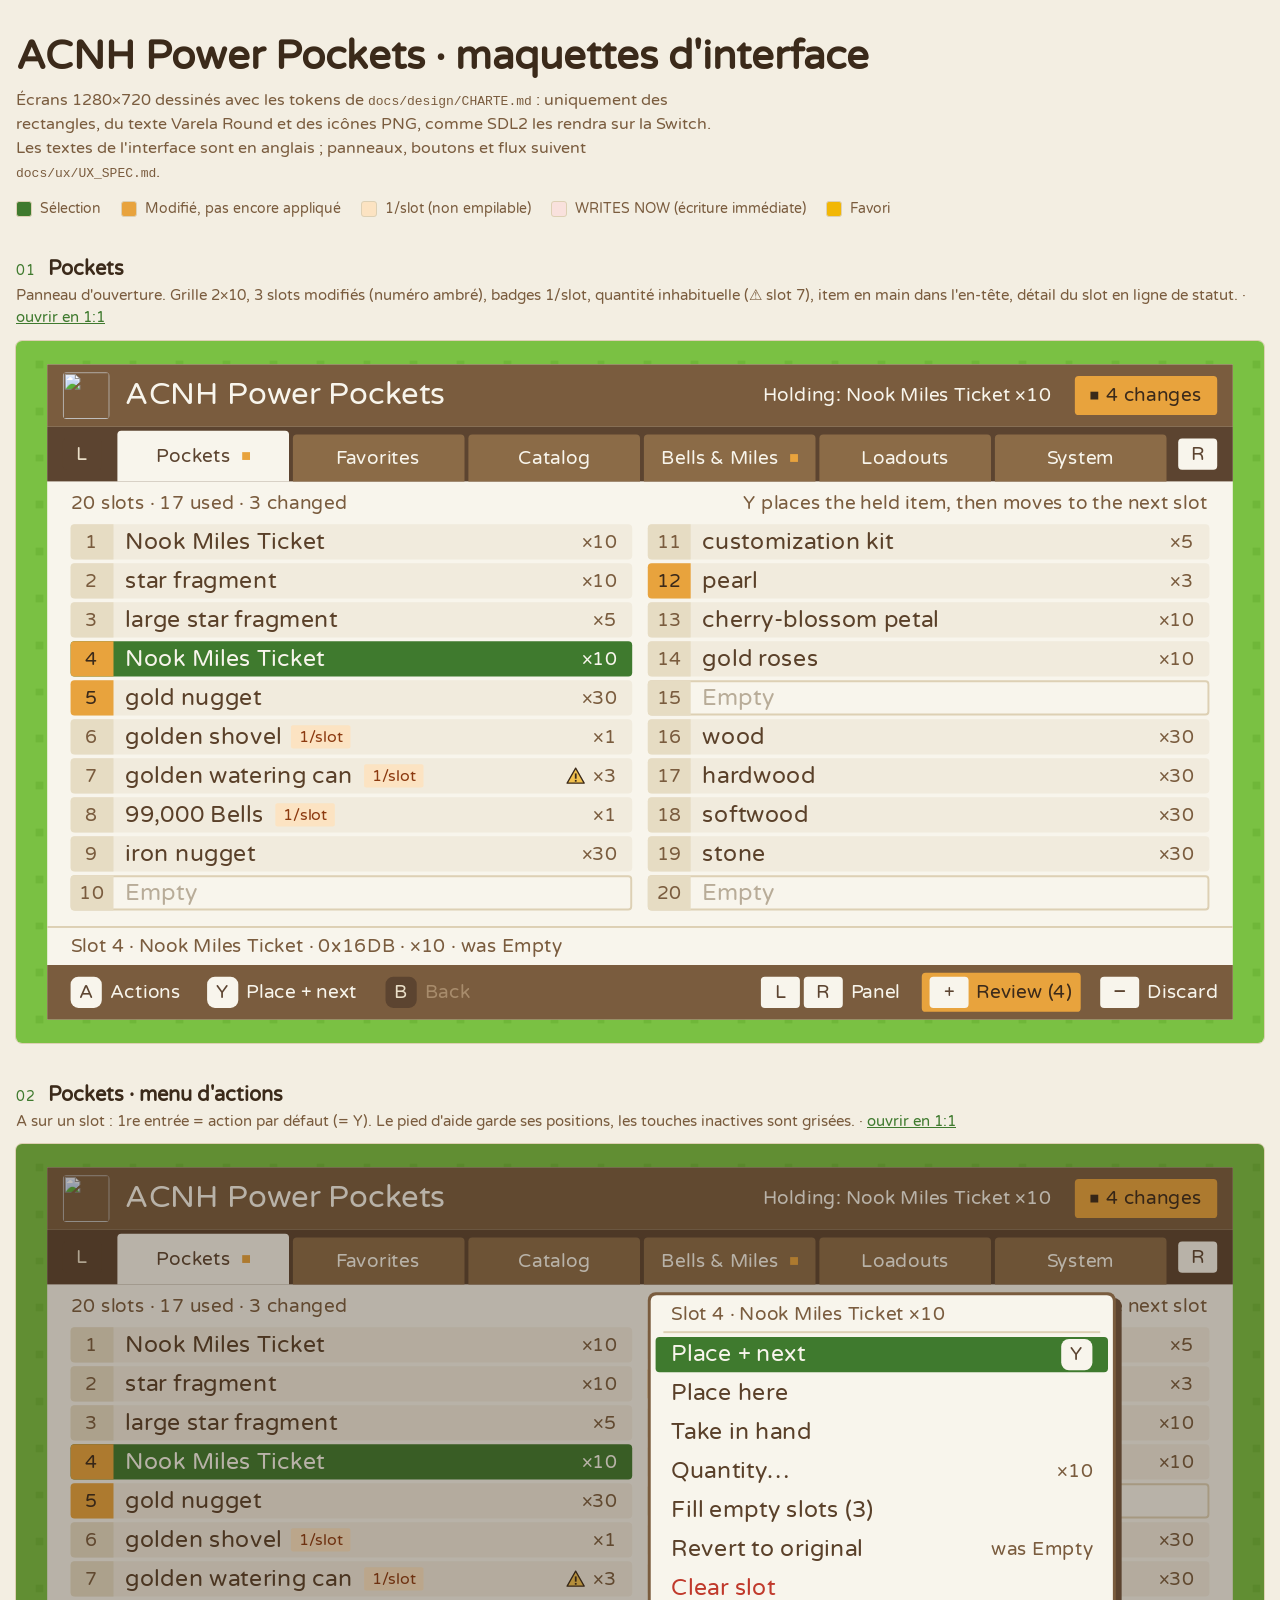
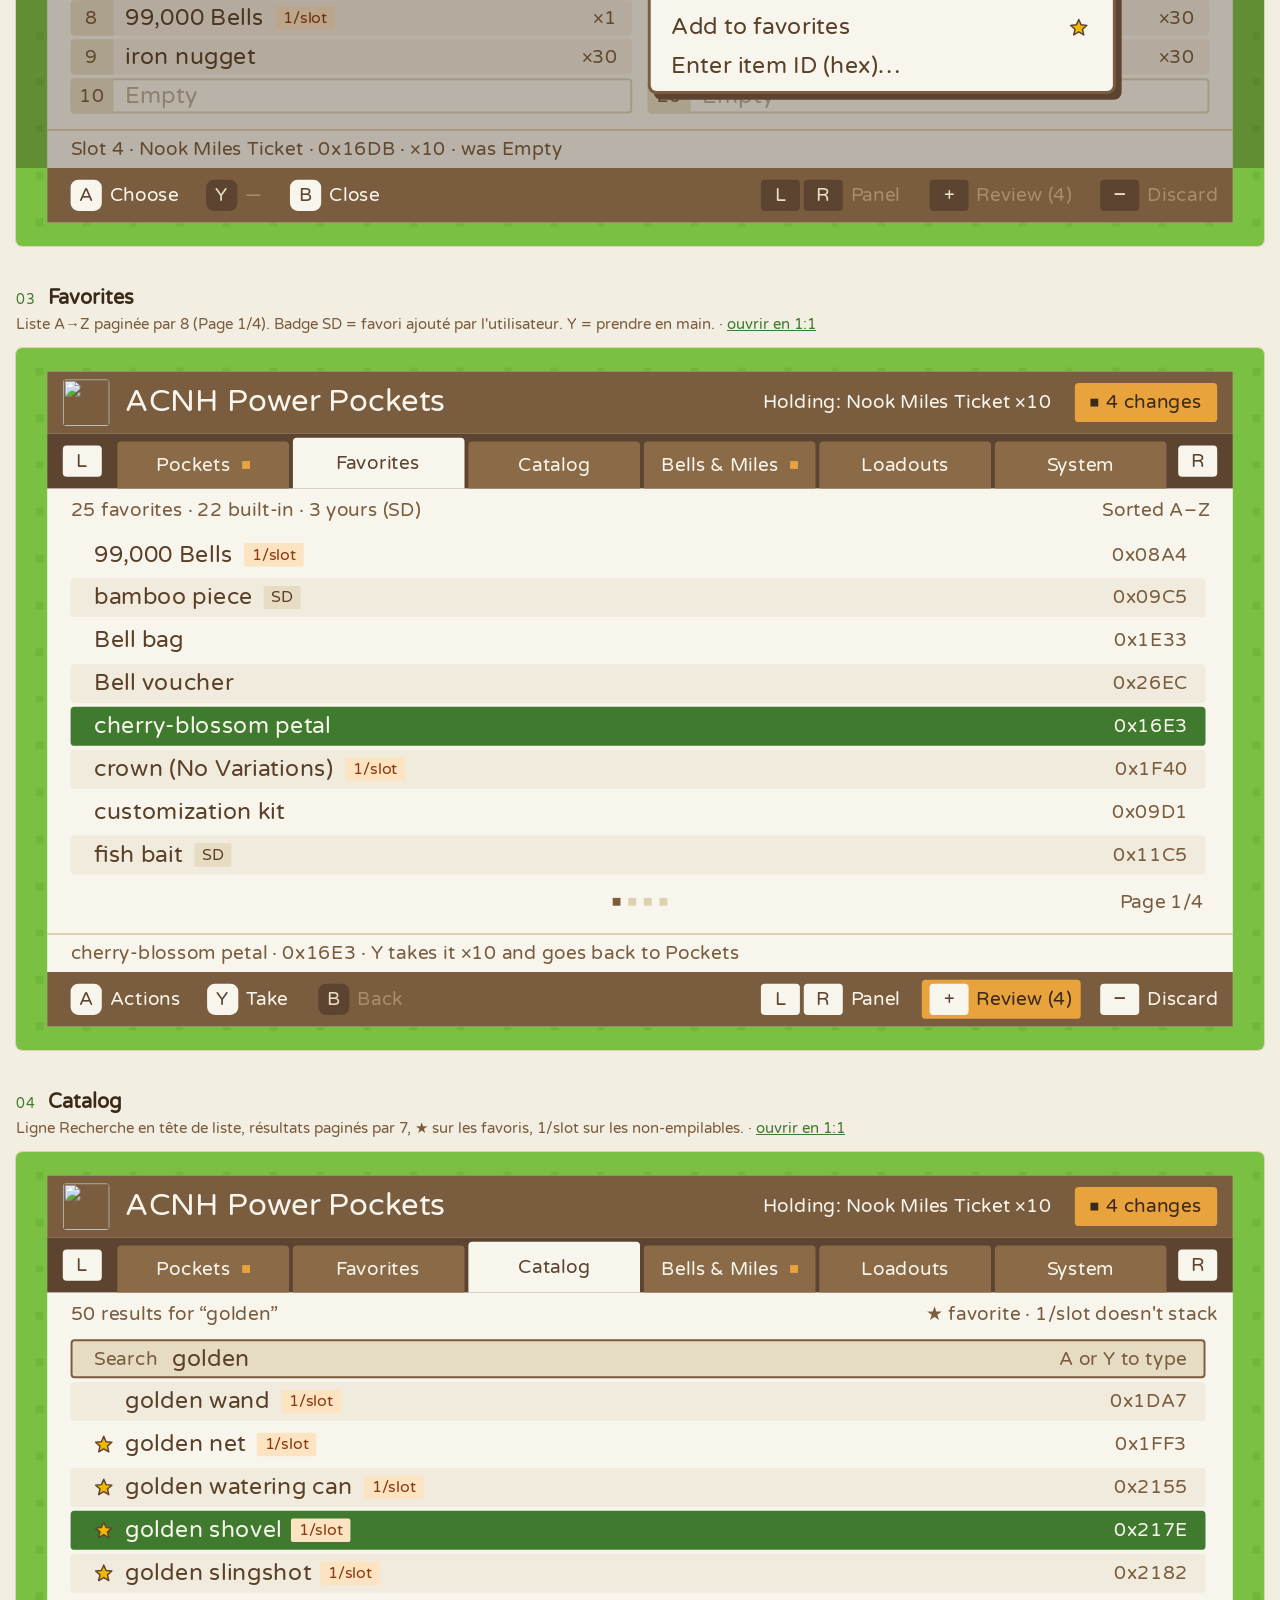
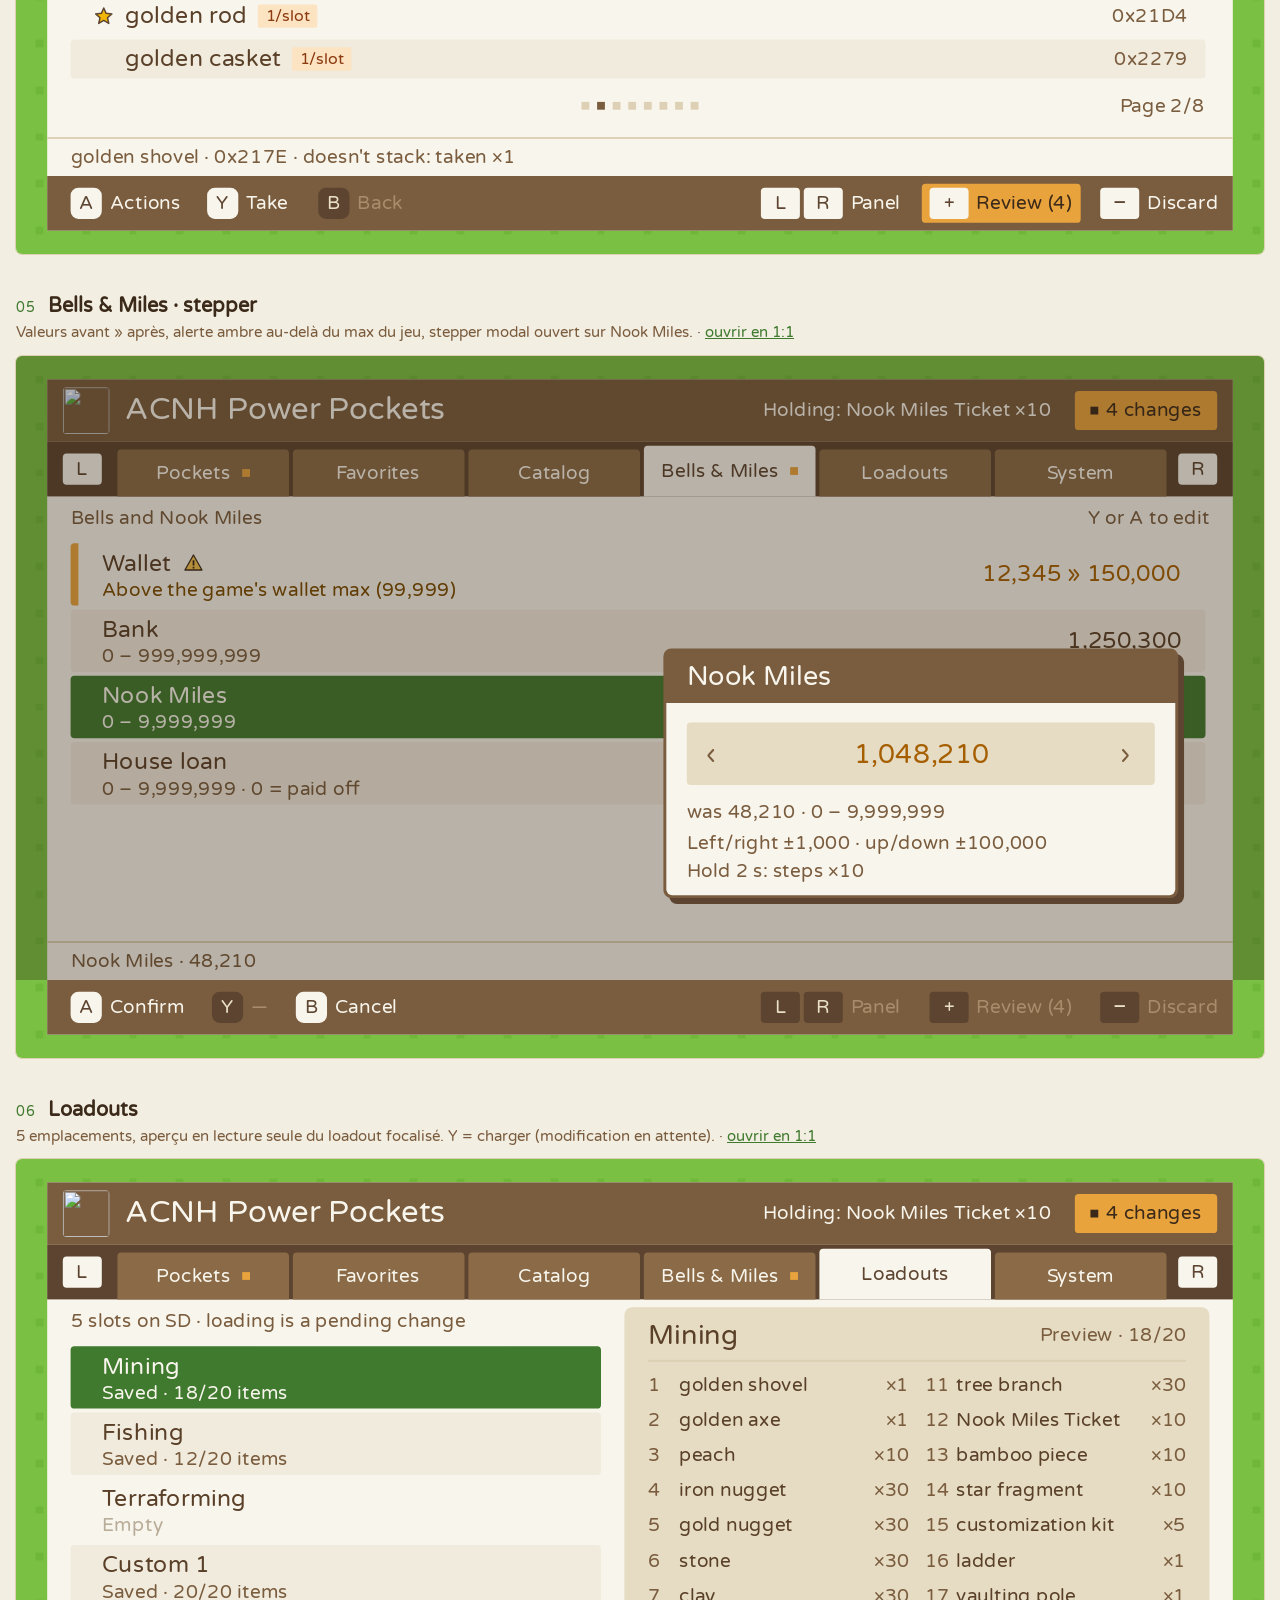
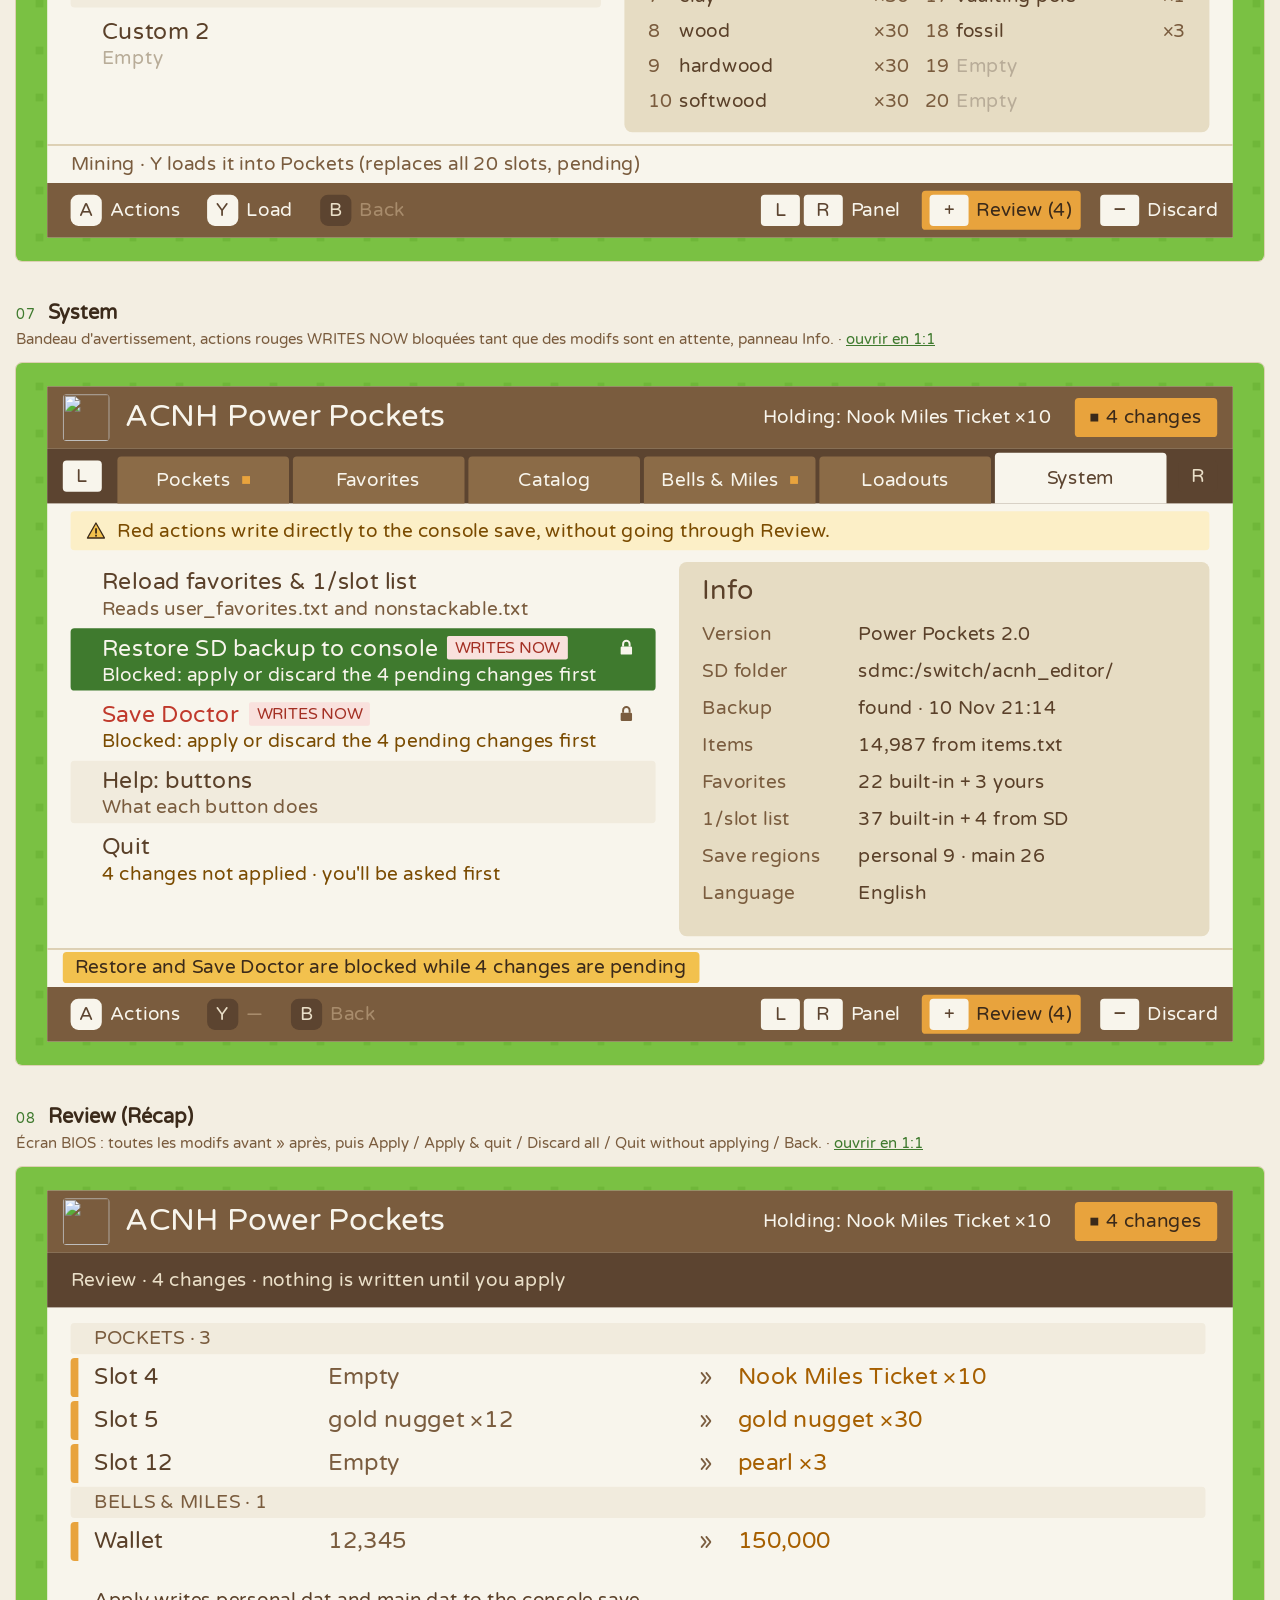
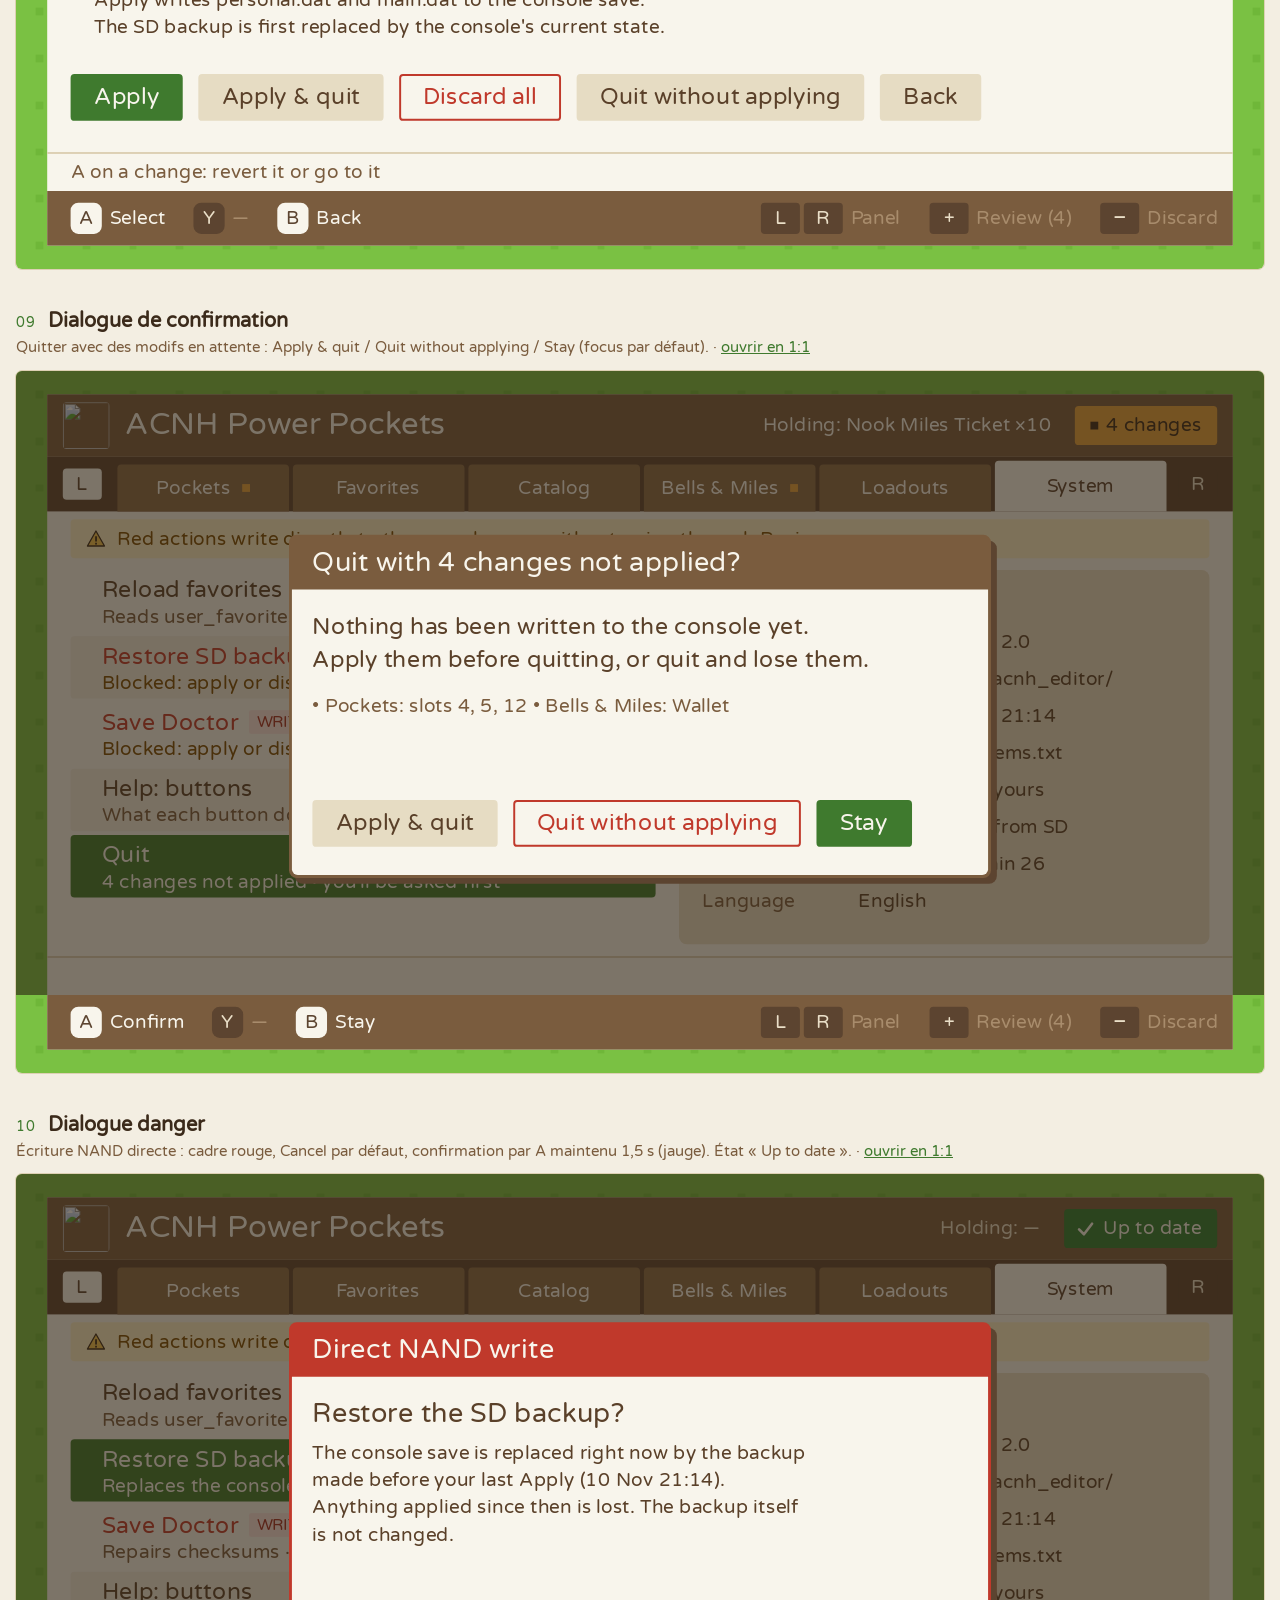
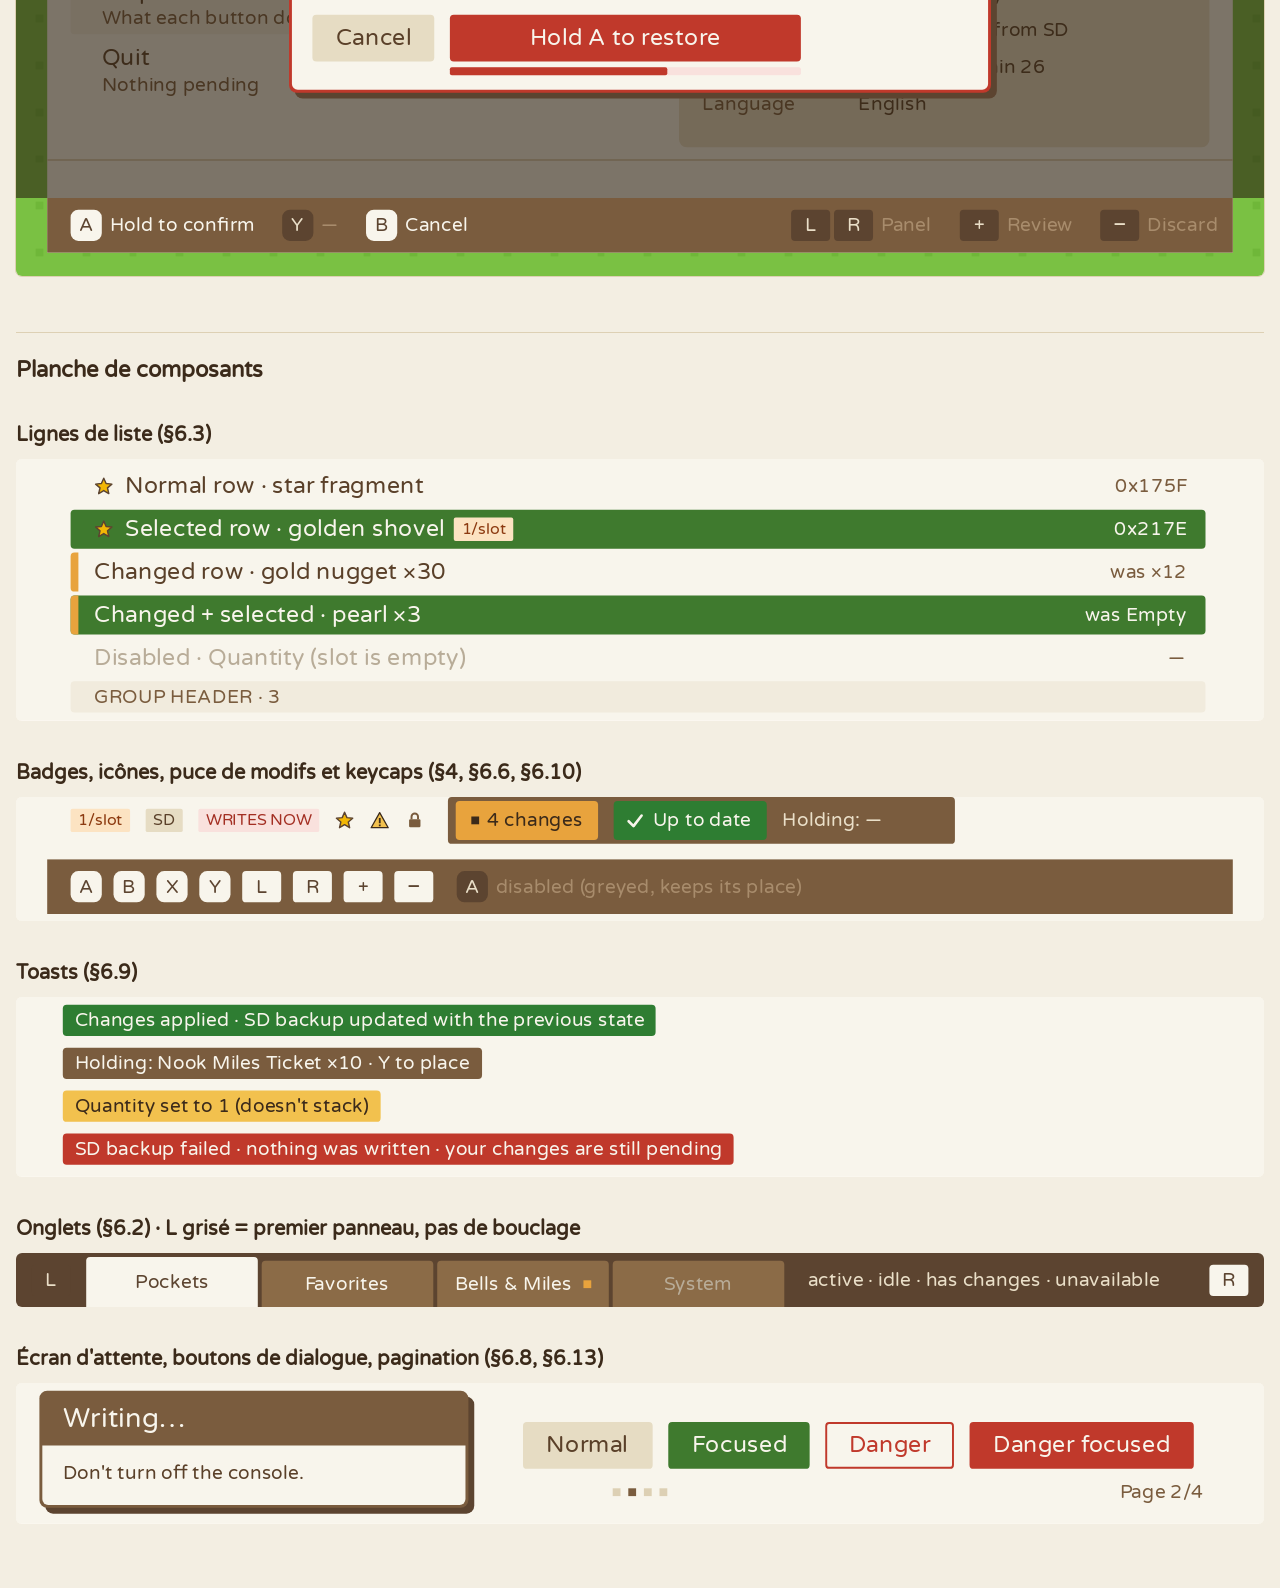
==== docs/design/mockups/index.html @ 68d121b9 "Fork as ACNH Power Pockets: panel UI with prepare-then-apply edits Rebuild the interface of ACNH-Sav" ====
<!doctype html>
<html lang="fr"><head><meta charset="utf-8"><meta name="viewport" content="width=device-width, initial-scale=1, viewport-fit=cover">
<title>Power Pockets Mockups</title>
<meta name="claude:viewport-fit-sides" content="cover">
<link rel="preconnect" href="https://fonts.googleapis.com"><link rel="stylesheet" href="https://fonts.googleapis.com/css2?family=Varela+Round&display=swap">
<link rel="stylesheet" href="mockups.css">
<style>

/* Galerie : bois sombre autour d'écrans fixes. Les écrans gardent la charte, la page suit le thème. */
:root { --g-bg:#F3EEE2; --g-fg:#3B2A1A; --g-soft:#7A5C3E; --g-card:#FBF8F1; --g-line:#DDD0B4; --g-accent:#3F7A2E; }
@media (prefers-color-scheme: dark) { :root:not([data-theme="light"]) { --g-bg:#1F1710; --g-fg:#EADFC8; --g-soft:#B9A584; --g-card:#2A1E12; --g-line:#4A3828; --g-accent:#8CCB5E; color-scheme:dark; } }
:root[data-theme="dark"] { --g-bg:#1F1710; --g-fg:#EADFC8; --g-soft:#B9A584; --g-card:#2A1E12; --g-line:#4A3828; --g-accent:#8CCB5E; color-scheme:dark; }
body { background:var(--g-bg); color:var(--g-fg); font-family:var(--font); margin:0; }
.wrap { max-width:1320px; margin:0 auto; padding-block:32px 64px; padding-left:max(16px, env(safe-area-inset-left, 0px)); padding-right:max(16px, env(safe-area-inset-right, 0px)); display:grid; gap:40px; }
header.top h1 { font-size:clamp(28px,4vw,40px); margin:0 0 8px; text-wrap:balance; }
header.top p { margin:0; color:var(--g-soft); max-width:70ch; line-height:1.5; }
.legend { display:flex; flex-wrap:wrap; gap:8px 20px; margin-top:16px; font-size:14px; color:var(--g-soft); }
.legend span { display:inline-flex; align-items:center; gap:8px; }
.sw { width:14px; height:14px; border-radius:3px; display:inline-block; border:1px solid var(--g-line); }
.card { display:grid; gap:12px; min-width:0; }
.cap { display:flex; flex-wrap:wrap; align-items:baseline; gap:4px 12px; }
.cap h2 { font-size:20px; margin:0; }
.cap p { margin:0; color:var(--g-soft); font-size:15px; line-height:1.45; flex-basis:100%; }
.cap a { color:var(--g-accent); }
.num { font-size:14px; color:var(--g-accent); font-variant-numeric:tabular-nums; letter-spacing:.06em; }
.frame { width:100%; max-width:100%; overflow:hidden; border-radius:6px; outline:1px solid var(--g-line); background:var(--g-card); }
.comp .frame { outline:none; }
h3.sec { font-size:22px; margin:16px 0 0; border-top:1px solid var(--g-line); padding-top:24px; }
</style>
</head><body>
<div class="wrap">
<header class="top">
<h1>ACNH Power Pockets · maquettes d'interface</h1>
<p>Écrans 1280×720 dessinés avec les tokens de <code>docs/design/CHARTE.md</code> : uniquement des rectangles, du texte Varela Round et des icônes PNG, comme SDL2 les rendra sur la Switch. Les textes de l'interface sont en anglais ; panneaux, boutons et flux suivent <code>docs/ux/UX_SPEC.md</code>.</p>
<div class="legend">
<span><i class="sw" style="background:#3F7A2E"></i>Sélection</span>
<span><i class="sw" style="background:#E8A33D"></i>Modifié, pas encore appliqué</span>
<span><i class="sw" style="background:#FCE3C2"></i>1/slot (non empilable)</span>
<span><i class="sw" style="background:#F9E1DD"></i>WRITES NOW (écriture immédiate)</span>
<span><i class="sw" style="background:#F2B705"></i>Favori</span>
</div>
</header>
<section class="card" id="01-pockets">
<div class="cap"><span class="num">01</span><h2>Pockets</h2><p>Panneau d&#x27;ouverture. Grille 2×10, 3 slots modifiés (numéro ambré), badges 1/slot, quantité inhabituelle (⚠ slot 7), item en main dans l&#x27;en-tête, détail du slot en ligne de statut. · <a href="01-pockets.html">ouvrir en 1:1</a></p></div>
<div class="frame" data-fit><div class="screen"><div class="a " style="left:32px;top:24px;width:1216px;height:672px;background:var(--surface-panel);"></div>
<div class="a " style="left:32px;top:24px;width:1216px;height:64px;background:var(--wood);"></div>
<img class="icon r4" src="../../../assets/icon.png" style="left:48px;top:32px;width:48px;height:48px" alt="">
<div class="t f-display c-select" style="left:112px;top:36px;">ACNH Power Pockets</div>
<div class="a" style="left:1086px;top:36px;width:146px;height:40px;background:var(--modified);border-radius:4px"></div>
<div class="a " style="left:1102px;top:52px;width:8px;height:8px;background:var(--ink-strong);"></div>
<div class="t f-small c-strong" style="left:1118px;top:44px;">4 changes</div>
<div class="t f-small c-select" style="left:766px;top:44px;">Holding: Nook Miles Ticket ×10</div>
<div class="a " style="left:32px;top:88px;width:1216px;height:56px;background:var(--wood-dark);"></div>
<div class="key off" style="left:48px;top:100px;width:40px">L</div>
<div class="key" style="left:1192px;top:100px;width:40px">R</div>
<div class="a" style="left:104px;top:92px;width:176px;height:52px;background:var(--surface-panel);border-radius:4px 4px 0 0"></div>
<div class="t f-small c-wooddark" style="left:144px;top:106px;">Pockets</div>
<div class="a " style="left:232px;top:114px;width:8px;height:8px;background:var(--modified);"></div>
<div class="a" style="left:284px;top:96px;width:176px;height:48px;background:var(--tab-idle);border-radius:4px 4px 0 0"></div>
<div class="t f-small c-select" style="left:328px;top:108px;">Favorites</div>
<div class="a" style="left:464px;top:96px;width:176px;height:48px;background:var(--tab-idle);border-radius:4px 4px 0 0"></div>
<div class="t f-small c-select" style="left:515px;top:108px;">Catalog</div>
<div class="a" style="left:644px;top:96px;width:176px;height:48px;background:var(--tab-idle);border-radius:4px 4px 0 0"></div>
<div class="t f-small c-select" style="left:662px;top:108px;">Bells &amp; Miles</div>
<div class="a " style="left:794px;top:116px;width:8px;height:8px;background:var(--modified);"></div>
<div class="a" style="left:824px;top:96px;width:176px;height:48px;background:var(--tab-idle);border-radius:4px 4px 0 0"></div>
<div class="t f-small c-select" style="left:867px;top:108px;">Loadouts</div>
<div class="a" style="left:1004px;top:96px;width:176px;height:48px;background:var(--tab-idle);border-radius:4px 4px 0 0"></div>
<div class="t f-small c-select" style="left:1057px;top:108px;">System</div>
<div class="t f-small c-secondary" style="left:56px;top:154px;">20 slots · 17 used · 3 changed</div>
<div class="t f-small c-secondary" style="left:746px;top:154px;">Y places the held item, then moves to the next slot</div>
<div class="a" style="left:56px;top:188px;width:576px;height:36px;background:var(--surface-alt);border-radius:4px"></div>
<div class="a" style="left:56px;top:188px;width:44px;height:36px;background:var(--surface-sunken);border-radius:4px 0 0 4px"></div>
<div class="t f-small c-secondary" style="left:71px;top:194px;">1</div>
<div class="t f-body c-primary" style="left:112px;top:191px;">Nook Miles Ticket</div>
<div class="t f-small c-secondary" style="left:580px;top:194px;">×10</div>
<div class="a" style="left:56px;top:228px;width:576px;height:36px;background:var(--surface-alt);border-radius:4px"></div>
<div class="a" style="left:56px;top:228px;width:44px;height:36px;background:var(--surface-sunken);border-radius:4px 0 0 4px"></div>
<div class="t f-small c-secondary" style="left:71px;top:234px;">2</div>
<div class="t f-body c-primary" style="left:112px;top:231px;">star fragment</div>
<div class="t f-small c-secondary" style="left:580px;top:234px;">×10</div>
<div class="a" style="left:56px;top:268px;width:576px;height:36px;background:var(--surface-alt);border-radius:4px"></div>
<div class="a" style="left:56px;top:268px;width:44px;height:36px;background:var(--surface-sunken);border-radius:4px 0 0 4px"></div>
<div class="t f-small c-secondary" style="left:71px;top:274px;">3</div>
<div class="t f-body c-primary" style="left:112px;top:271px;">large star fragment</div>
<div class="t f-small c-secondary" style="left:592px;top:274px;">×5</div>
<div class="a" style="left:56px;top:308px;width:576px;height:36px;background:var(--select-bg);border-radius:4px"></div>
<div class="a" style="left:56px;top:308px;width:44px;height:36px;background:var(--modified);border-radius:4px 0 0 4px"></div>
<div class="t f-small c-strong" style="left:71px;top:314px;">4</div>
<div class="t f-body c-select" style="left:112px;top:311px;">Nook Miles Ticket</div>
<div class="t f-small c-select" style="left:580px;top:314px;">×10</div>
<div class="a" style="left:56px;top:348px;width:576px;height:36px;background:var(--surface-alt);border-radius:4px"></div>
<div class="a" style="left:56px;top:348px;width:44px;height:36px;background:var(--modified);border-radius:4px 0 0 4px"></div>
<div class="t f-small c-strong" style="left:71px;top:354px;">5</div>
<div class="t f-body c-primary" style="left:112px;top:351px;">gold nugget</div>
<div class="t f-small c-secondary" style="left:580px;top:354px;">×30</div>
<div class="a" style="left:56px;top:388px;width:576px;height:36px;background:var(--surface-alt);border-radius:4px"></div>
<div class="a" style="left:56px;top:388px;width:44px;height:36px;background:var(--surface-sunken);border-radius:4px 0 0 4px"></div>
<div class="t f-small c-secondary" style="left:71px;top:394px;">6</div>
<div class="t f-body c-primary" style="left:112px;top:391px;">golden shovel</div>
<div class="badge b-single" style="left:282px;top:394px">1/slot</div>
<div class="t f-small c-secondary" style="left:592px;top:394px;">×1</div>
<div class="a" style="left:56px;top:428px;width:576px;height:36px;background:var(--surface-alt);border-radius:4px"></div>
<div class="a" style="left:56px;top:428px;width:44px;height:36px;background:var(--surface-sunken);border-radius:4px 0 0 4px"></div>
<div class="t f-small c-secondary" style="left:71px;top:434px;">7</div>
<div class="t f-body c-primary" style="left:112px;top:431px;">golden watering can</div>
<div class="badge b-single" style="left:357px;top:434px">1/slot</div>
<div class="t f-small c-secondary" style="left:592px;top:434px;">×3</div>
<svg class="icon" style="left:564px;top:436px" width="20" height="20" viewBox="0 0 24 24"><polygon points="12,2.5 22.5,21 1.5,21" fill="#F2C14E" stroke="#3B2A1A" stroke-width="1.6" stroke-linejoin="round"/><rect x="11" y="9" width="2.2" height="6.5" fill="#3B2A1A"/><rect x="11" y="17" width="2.2" height="2.2" fill="#3B2A1A"/></svg>
<div class="a" style="left:56px;top:468px;width:576px;height:36px;background:var(--surface-alt);border-radius:4px"></div>
<div class="a" style="left:56px;top:468px;width:44px;height:36px;background:var(--surface-sunken);border-radius:4px 0 0 4px"></div>
<div class="t f-small c-secondary" style="left:71px;top:474px;">8</div>
<div class="t f-body c-primary" style="left:112px;top:471px;">99,000 Bells</div>
<div class="badge b-single" style="left:266px;top:474px">1/slot</div>
<div class="t f-small c-secondary" style="left:592px;top:474px;">×1</div>
<div class="a" style="left:56px;top:508px;width:576px;height:36px;background:var(--surface-alt);border-radius:4px"></div>
<div class="a" style="left:56px;top:508px;width:44px;height:36px;background:var(--surface-sunken);border-radius:4px 0 0 4px"></div>
<div class="t f-small c-secondary" style="left:71px;top:514px;">9</div>
<div class="t f-body c-primary" style="left:112px;top:511px;">iron nugget</div>
<div class="t f-small c-secondary" style="left:580px;top:514px;">×30</div>
<div class="a" style="left:56px;top:548px;width:576px;height:36px;background:var(--surface-panel);border:2px solid var(--line-soft);border-radius:4px"></div>
<div class="a" style="left:56px;top:548px;width:44px;height:36px;background:var(--surface-sunken);border-radius:4px 0 0 4px"></div>
<div class="t f-small c-secondary" style="left:65px;top:554px;">10</div>
<div class="t f-body c-disabled" style="left:112px;top:551px;">Empty</div>
<div class="a" style="left:648px;top:188px;width:576px;height:36px;background:var(--surface-alt);border-radius:4px"></div>
<div class="a" style="left:648px;top:188px;width:44px;height:36px;background:var(--surface-sunken);border-radius:4px 0 0 4px"></div>
<div class="t f-small c-secondary" style="left:657px;top:194px;">11</div>
<div class="t f-body c-primary" style="left:704px;top:191px;">customization kit</div>
<div class="t f-small c-secondary" style="left:1184px;top:194px;">×5</div>
<div class="a" style="left:648px;top:228px;width:576px;height:36px;background:var(--surface-alt);border-radius:4px"></div>
<div class="a" style="left:648px;top:228px;width:44px;height:36px;background:var(--modified);border-radius:4px 0 0 4px"></div>
<div class="t f-small c-strong" style="left:657px;top:234px;">12</div>
<div class="t f-body c-primary" style="left:704px;top:231px;">pearl</div>
<div class="t f-small c-secondary" style="left:1184px;top:234px;">×3</div>
<div class="a" style="left:648px;top:268px;width:576px;height:36px;background:var(--surface-alt);border-radius:4px"></div>
<div class="a" style="left:648px;top:268px;width:44px;height:36px;background:var(--surface-sunken);border-radius:4px 0 0 4px"></div>
<div class="t f-small c-secondary" style="left:657px;top:274px;">13</div>
<div class="t f-body c-primary" style="left:704px;top:271px;">cherry-blossom petal</div>
<div class="t f-small c-secondary" style="left:1172px;top:274px;">×10</div>
<div class="a" style="left:648px;top:308px;width:576px;height:36px;background:var(--surface-alt);border-radius:4px"></div>
<div class="a" style="left:648px;top:308px;width:44px;height:36px;background:var(--surface-sunken);border-radius:4px 0 0 4px"></div>
<div class="t f-small c-secondary" style="left:657px;top:314px;">14</div>
<div class="t f-body c-primary" style="left:704px;top:311px;">gold roses</div>
<div class="t f-small c-secondary" style="left:1172px;top:314px;">×10</div>
<div class="a" style="left:648px;top:348px;width:576px;height:36px;background:var(--surface-panel);border:2px solid var(--line-soft);border-radius:4px"></div>
<div class="a" style="left:648px;top:348px;width:44px;height:36px;background:var(--surface-sunken);border-radius:4px 0 0 4px"></div>
<div class="t f-small c-secondary" style="left:657px;top:354px;">15</div>
<div class="t f-body c-disabled" style="left:704px;top:351px;">Empty</div>
<div class="a" style="left:648px;top:388px;width:576px;height:36px;background:var(--surface-alt);border-radius:4px"></div>
<div class="a" style="left:648px;top:388px;width:44px;height:36px;background:var(--surface-sunken);border-radius:4px 0 0 4px"></div>
<div class="t f-small c-secondary" style="left:657px;top:394px;">16</div>
<div class="t f-body c-primary" style="left:704px;top:391px;">wood</div>
<div class="t f-small c-secondary" style="left:1172px;top:394px;">×30</div>
<div class="a" style="left:648px;top:428px;width:576px;height:36px;background:var(--surface-alt);border-radius:4px"></div>
<div class="a" style="left:648px;top:428px;width:44px;height:36px;background:var(--surface-sunken);border-radius:4px 0 0 4px"></div>
<div class="t f-small c-secondary" style="left:657px;top:434px;">17</div>
<div class="t f-body c-primary" style="left:704px;top:431px;">hardwood</div>
<div class="t f-small c-secondary" style="left:1172px;top:434px;">×30</div>
<div class="a" style="left:648px;top:468px;width:576px;height:36px;background:var(--surface-alt);border-radius:4px"></div>
<div class="a" style="left:648px;top:468px;width:44px;height:36px;background:var(--surface-sunken);border-radius:4px 0 0 4px"></div>
<div class="t f-small c-secondary" style="left:657px;top:474px;">18</div>
<div class="t f-body c-primary" style="left:704px;top:471px;">softwood</div>
<div class="t f-small c-secondary" style="left:1172px;top:474px;">×30</div>
<div class="a" style="left:648px;top:508px;width:576px;height:36px;background:var(--surface-alt);border-radius:4px"></div>
<div class="a" style="left:648px;top:508px;width:44px;height:36px;background:var(--surface-sunken);border-radius:4px 0 0 4px"></div>
<div class="t f-small c-secondary" style="left:657px;top:514px;">19</div>
<div class="t f-body c-primary" style="left:704px;top:511px;">stone</div>
<div class="t f-small c-secondary" style="left:1172px;top:514px;">×30</div>
<div class="a" style="left:648px;top:548px;width:576px;height:36px;background:var(--surface-panel);border:2px solid var(--line-soft);border-radius:4px"></div>
<div class="a" style="left:648px;top:548px;width:44px;height:36px;background:var(--surface-sunken);border-radius:4px 0 0 4px"></div>
<div class="t f-small c-secondary" style="left:657px;top:554px;">20</div>
<div class="t f-body c-disabled" style="left:704px;top:551px;">Empty</div>
<div class="a " style="left:32px;top:600px;width:1216px;height:2px;background:var(--line-soft);"></div>
<div class="t f-small c-secondary" style="left:56px;top:609px;">Slot 4 · Nook Miles Ticket · 0x16DB · ×10 · was Empty</div>
<div class="a " style="left:32px;top:640px;width:1216px;height:56px;background:var(--wood);"></div>
<div class="key face" style="left:56px;top:652px;width:32px">A</div>
<div class="t f-small c-select" style="left:96px;top:656px;">Actions</div>
<div class="key face" style="left:196px;top:652px;width:32px">Y</div>
<div class="t f-small c-select" style="left:236px;top:656px;">Place + next</div>
<div class="key face off" style="left:379px;top:652px;width:32px">B</div>
<div class="t f-small c-woodmute" style="left:419px;top:656px;">Back</div>
<div class="key" style="left:764px;top:652px;width:40px">L</div>
<div class="key" style="left:808px;top:652px;width:40px">R</div>
<div class="t f-small c-select" style="left:856px;top:656px;">Panel</div>
<div class="a" style="left:929px;top:648px;width:163px;height:40px;background:var(--modified);border-radius:4px"></div>
<div class="key" style="left:937px;top:652px;width:40px">+</div>
<div class="t f-small c-strong" style="left:985px;top:656px;">Review (4)</div>
<div class="key" style="left:1112px;top:652px;width:40px">−</div>
<div class="t f-small c-select" style="left:1160px;top:656px;">Discard</div></div></div>
</section><section class="card" id="02-pockets-actions">
<div class="cap"><span class="num">02</span><h2>Pockets · menu d&#x27;actions</h2><p>A sur un slot : 1re entrée = action par défaut (= Y). Le pied d&#x27;aide garde ses positions, les touches inactives sont grisées. · <a href="02-pockets-actions.html">ouvrir en 1:1</a></p></div>
<div class="frame" data-fit><div class="screen"><div class="a " style="left:32px;top:24px;width:1216px;height:672px;background:var(--surface-panel);"></div>
<div class="a " style="left:32px;top:24px;width:1216px;height:64px;background:var(--wood);"></div>
<img class="icon r4" src="../../../assets/icon.png" style="left:48px;top:32px;width:48px;height:48px" alt="">
<div class="t f-display c-select" style="left:112px;top:36px;">ACNH Power Pockets</div>
<div class="a" style="left:1086px;top:36px;width:146px;height:40px;background:var(--modified);border-radius:4px"></div>
<div class="a " style="left:1102px;top:52px;width:8px;height:8px;background:var(--ink-strong);"></div>
<div class="t f-small c-strong" style="left:1118px;top:44px;">4 changes</div>
<div class="t f-small c-select" style="left:766px;top:44px;">Holding: Nook Miles Ticket ×10</div>
<div class="a " style="left:32px;top:88px;width:1216px;height:56px;background:var(--wood-dark);"></div>
<div class="key off" style="left:48px;top:100px;width:40px">L</div>
<div class="key" style="left:1192px;top:100px;width:40px">R</div>
<div class="a" style="left:104px;top:92px;width:176px;height:52px;background:var(--surface-panel);border-radius:4px 4px 0 0"></div>
<div class="t f-small c-wooddark" style="left:144px;top:106px;">Pockets</div>
<div class="a " style="left:232px;top:114px;width:8px;height:8px;background:var(--modified);"></div>
<div class="a" style="left:284px;top:96px;width:176px;height:48px;background:var(--tab-idle);border-radius:4px 4px 0 0"></div>
<div class="t f-small c-select" style="left:328px;top:108px;">Favorites</div>
<div class="a" style="left:464px;top:96px;width:176px;height:48px;background:var(--tab-idle);border-radius:4px 4px 0 0"></div>
<div class="t f-small c-select" style="left:515px;top:108px;">Catalog</div>
<div class="a" style="left:644px;top:96px;width:176px;height:48px;background:var(--tab-idle);border-radius:4px 4px 0 0"></div>
<div class="t f-small c-select" style="left:662px;top:108px;">Bells &amp; Miles</div>
<div class="a " style="left:794px;top:116px;width:8px;height:8px;background:var(--modified);"></div>
<div class="a" style="left:824px;top:96px;width:176px;height:48px;background:var(--tab-idle);border-radius:4px 4px 0 0"></div>
<div class="t f-small c-select" style="left:867px;top:108px;">Loadouts</div>
<div class="a" style="left:1004px;top:96px;width:176px;height:48px;background:var(--tab-idle);border-radius:4px 4px 0 0"></div>
<div class="t f-small c-select" style="left:1057px;top:108px;">System</div>
<div class="t f-small c-secondary" style="left:56px;top:154px;">20 slots · 17 used · 3 changed</div>
<div class="t f-small c-secondary" style="left:746px;top:154px;">Y places the held item, then moves to the next slot</div>
<div class="a" style="left:56px;top:188px;width:576px;height:36px;background:var(--surface-alt);border-radius:4px"></div>
<div class="a" style="left:56px;top:188px;width:44px;height:36px;background:var(--surface-sunken);border-radius:4px 0 0 4px"></div>
<div class="t f-small c-secondary" style="left:71px;top:194px;">1</div>
<div class="t f-body c-primary" style="left:112px;top:191px;">Nook Miles Ticket</div>
<div class="t f-small c-secondary" style="left:580px;top:194px;">×10</div>
<div class="a" style="left:56px;top:228px;width:576px;height:36px;background:var(--surface-alt);border-radius:4px"></div>
<div class="a" style="left:56px;top:228px;width:44px;height:36px;background:var(--surface-sunken);border-radius:4px 0 0 4px"></div>
<div class="t f-small c-secondary" style="left:71px;top:234px;">2</div>
<div class="t f-body c-primary" style="left:112px;top:231px;">star fragment</div>
<div class="t f-small c-secondary" style="left:580px;top:234px;">×10</div>
<div class="a" style="left:56px;top:268px;width:576px;height:36px;background:var(--surface-alt);border-radius:4px"></div>
<div class="a" style="left:56px;top:268px;width:44px;height:36px;background:var(--surface-sunken);border-radius:4px 0 0 4px"></div>
<div class="t f-small c-secondary" style="left:71px;top:274px;">3</div>
<div class="t f-body c-primary" style="left:112px;top:271px;">large star fragment</div>
<div class="t f-small c-secondary" style="left:592px;top:274px;">×5</div>
<div class="a" style="left:56px;top:308px;width:576px;height:36px;background:var(--select-bg);border-radius:4px"></div>
<div class="a" style="left:56px;top:308px;width:44px;height:36px;background:var(--modified);border-radius:4px 0 0 4px"></div>
<div class="t f-small c-strong" style="left:71px;top:314px;">4</div>
<div class="t f-body c-select" style="left:112px;top:311px;">Nook Miles Ticket</div>
<div class="t f-small c-select" style="left:580px;top:314px;">×10</div>
<div class="a" style="left:56px;top:348px;width:576px;height:36px;background:var(--surface-alt);border-radius:4px"></div>
<div class="a" style="left:56px;top:348px;width:44px;height:36px;background:var(--modified);border-radius:4px 0 0 4px"></div>
<div class="t f-small c-strong" style="left:71px;top:354px;">5</div>
<div class="t f-body c-primary" style="left:112px;top:351px;">gold nugget</div>
<div class="t f-small c-secondary" style="left:580px;top:354px;">×30</div>
<div class="a" style="left:56px;top:388px;width:576px;height:36px;background:var(--surface-alt);border-radius:4px"></div>
<div class="a" style="left:56px;top:388px;width:44px;height:36px;background:var(--surface-sunken);border-radius:4px 0 0 4px"></div>
<div class="t f-small c-secondary" style="left:71px;top:394px;">6</div>
<div class="t f-body c-primary" style="left:112px;top:391px;">golden shovel</div>
<div class="badge b-single" style="left:282px;top:394px">1/slot</div>
<div class="t f-small c-secondary" style="left:592px;top:394px;">×1</div>
<div class="a" style="left:56px;top:428px;width:576px;height:36px;background:var(--surface-alt);border-radius:4px"></div>
<div class="a" style="left:56px;top:428px;width:44px;height:36px;background:var(--surface-sunken);border-radius:4px 0 0 4px"></div>
<div class="t f-small c-secondary" style="left:71px;top:434px;">7</div>
<div class="t f-body c-primary" style="left:112px;top:431px;">golden watering can</div>
<div class="badge b-single" style="left:357px;top:434px">1/slot</div>
<div class="t f-small c-secondary" style="left:592px;top:434px;">×3</div>
<svg class="icon" style="left:564px;top:436px" width="20" height="20" viewBox="0 0 24 24"><polygon points="12,2.5 22.5,21 1.5,21" fill="#F2C14E" stroke="#3B2A1A" stroke-width="1.6" stroke-linejoin="round"/><rect x="11" y="9" width="2.2" height="6.5" fill="#3B2A1A"/><rect x="11" y="17" width="2.2" height="2.2" fill="#3B2A1A"/></svg>
<div class="a" style="left:56px;top:468px;width:576px;height:36px;background:var(--surface-alt);border-radius:4px"></div>
<div class="a" style="left:56px;top:468px;width:44px;height:36px;background:var(--surface-sunken);border-radius:4px 0 0 4px"></div>
<div class="t f-small c-secondary" style="left:71px;top:474px;">8</div>
<div class="t f-body c-primary" style="left:112px;top:471px;">99,000 Bells</div>
<div class="badge b-single" style="left:266px;top:474px">1/slot</div>
<div class="t f-small c-secondary" style="left:592px;top:474px;">×1</div>
<div class="a" style="left:56px;top:508px;width:576px;height:36px;background:var(--surface-alt);border-radius:4px"></div>
<div class="a" style="left:56px;top:508px;width:44px;height:36px;background:var(--surface-sunken);border-radius:4px 0 0 4px"></div>
<div class="t f-small c-secondary" style="left:71px;top:514px;">9</div>
<div class="t f-body c-primary" style="left:112px;top:511px;">iron nugget</div>
<div class="t f-small c-secondary" style="left:580px;top:514px;">×30</div>
<div class="a" style="left:56px;top:548px;width:576px;height:36px;background:var(--surface-panel);border:2px solid var(--line-soft);border-radius:4px"></div>
<div class="a" style="left:56px;top:548px;width:44px;height:36px;background:var(--surface-sunken);border-radius:4px 0 0 4px"></div>
<div class="t f-small c-secondary" style="left:65px;top:554px;">10</div>
<div class="t f-body c-disabled" style="left:112px;top:551px;">Empty</div>
<div class="a" style="left:648px;top:188px;width:576px;height:36px;background:var(--surface-alt);border-radius:4px"></div>
<div class="a" style="left:648px;top:188px;width:44px;height:36px;background:var(--surface-sunken);border-radius:4px 0 0 4px"></div>
<div class="t f-small c-secondary" style="left:657px;top:194px;">11</div>
<div class="t f-body c-primary" style="left:704px;top:191px;">customization kit</div>
<div class="t f-small c-secondary" style="left:1184px;top:194px;">×5</div>
<div class="a" style="left:648px;top:228px;width:576px;height:36px;background:var(--surface-alt);border-radius:4px"></div>
<div class="a" style="left:648px;top:228px;width:44px;height:36px;background:var(--modified);border-radius:4px 0 0 4px"></div>
<div class="t f-small c-strong" style="left:657px;top:234px;">12</div>
<div class="t f-body c-primary" style="left:704px;top:231px;">pearl</div>
<div class="t f-small c-secondary" style="left:1184px;top:234px;">×3</div>
<div class="a" style="left:648px;top:268px;width:576px;height:36px;background:var(--surface-alt);border-radius:4px"></div>
<div class="a" style="left:648px;top:268px;width:44px;height:36px;background:var(--surface-sunken);border-radius:4px 0 0 4px"></div>
<div class="t f-small c-secondary" style="left:657px;top:274px;">13</div>
<div class="t f-body c-primary" style="left:704px;top:271px;">cherry-blossom petal</div>
<div class="t f-small c-secondary" style="left:1172px;top:274px;">×10</div>
<div class="a" style="left:648px;top:308px;width:576px;height:36px;background:var(--surface-alt);border-radius:4px"></div>
<div class="a" style="left:648px;top:308px;width:44px;height:36px;background:var(--surface-sunken);border-radius:4px 0 0 4px"></div>
<div class="t f-small c-secondary" style="left:657px;top:314px;">14</div>
<div class="t f-body c-primary" style="left:704px;top:311px;">gold roses</div>
<div class="t f-small c-secondary" style="left:1172px;top:314px;">×10</div>
<div class="a" style="left:648px;top:348px;width:576px;height:36px;background:var(--surface-panel);border:2px solid var(--line-soft);border-radius:4px"></div>
<div class="a" style="left:648px;top:348px;width:44px;height:36px;background:var(--surface-sunken);border-radius:4px 0 0 4px"></div>
<div class="t f-small c-secondary" style="left:657px;top:354px;">15</div>
<div class="t f-body c-disabled" style="left:704px;top:351px;">Empty</div>
<div class="a" style="left:648px;top:388px;width:576px;height:36px;background:var(--surface-alt);border-radius:4px"></div>
<div class="a" style="left:648px;top:388px;width:44px;height:36px;background:var(--surface-sunken);border-radius:4px 0 0 4px"></div>
<div class="t f-small c-secondary" style="left:657px;top:394px;">16</div>
<div class="t f-body c-primary" style="left:704px;top:391px;">wood</div>
<div class="t f-small c-secondary" style="left:1172px;top:394px;">×30</div>
<div class="a" style="left:648px;top:428px;width:576px;height:36px;background:var(--surface-alt);border-radius:4px"></div>
<div class="a" style="left:648px;top:428px;width:44px;height:36px;background:var(--surface-sunken);border-radius:4px 0 0 4px"></div>
<div class="t f-small c-secondary" style="left:657px;top:434px;">17</div>
<div class="t f-body c-primary" style="left:704px;top:431px;">hardwood</div>
<div class="t f-small c-secondary" style="left:1172px;top:434px;">×30</div>
<div class="a" style="left:648px;top:468px;width:576px;height:36px;background:var(--surface-alt);border-radius:4px"></div>
<div class="a" style="left:648px;top:468px;width:44px;height:36px;background:var(--surface-sunken);border-radius:4px 0 0 4px"></div>
<div class="t f-small c-secondary" style="left:657px;top:474px;">18</div>
<div class="t f-body c-primary" style="left:704px;top:471px;">softwood</div>
<div class="t f-small c-secondary" style="left:1172px;top:474px;">×30</div>
<div class="a" style="left:648px;top:508px;width:576px;height:36px;background:var(--surface-alt);border-radius:4px"></div>
<div class="a" style="left:648px;top:508px;width:44px;height:36px;background:var(--surface-sunken);border-radius:4px 0 0 4px"></div>
<div class="t f-small c-secondary" style="left:657px;top:514px;">19</div>
<div class="t f-body c-primary" style="left:704px;top:511px;">stone</div>
<div class="t f-small c-secondary" style="left:1172px;top:514px;">×30</div>
<div class="a" style="left:648px;top:548px;width:576px;height:36px;background:var(--surface-panel);border:2px solid var(--line-soft);border-radius:4px"></div>
<div class="a" style="left:648px;top:548px;width:44px;height:36px;background:var(--surface-sunken);border-radius:4px 0 0 4px"></div>
<div class="t f-small c-secondary" style="left:657px;top:554px;">20</div>
<div class="t f-body c-disabled" style="left:704px;top:551px;">Empty</div>
<div class="a " style="left:32px;top:600px;width:1216px;height:2px;background:var(--line-soft);"></div>
<div class="t f-small c-secondary" style="left:56px;top:609px;">Slot 4 · Nook Miles Ticket · 0x16DB · ×10 · was Empty</div>
<div class="a" style="left:0px;top:0px;width:1280px;height:640px;background:var(--veil-light)"></div>
<div class="a" style="left:654px;top:158px;width:480px;height:412px;background:var(--wood-dark);border-radius:8px"></div>
<div class="a" style="left:648px;top:152px;width:480px;height:412px;background:var(--wood);border-radius:8px"></div>
<div class="a" style="left:651px;top:155px;width:474px;height:406px;background:var(--surface-panel);border-radius:6px"></div>
<div class="t f-small c-secondary" style="left:672px;top:162px;">Slot 4 · Nook Miles Ticket ×10</div>
<div class="a " style="left:664px;top:192px;width:448px;height:2px;background:var(--line-soft);"></div>
<div class="a" style="left:656px;top:198px;width:464px;height:36px;background:var(--select-bg);border-radius:4px"></div>
<div class="t f-body c-select" style="left:672px;top:201px;">Place + next</div>
<div class="key face" style="left:1072px;top:200px;width:32px">Y</div>
<div class="t f-body c-primary" style="left:672px;top:241px;">Place here</div>
<div class="t f-body c-primary" style="left:672px;top:281px;">Take in hand</div>
<div class="t f-body c-primary" style="left:672px;top:321px;">Quantity…</div>
<div class="t f-small c-secondary" style="left:1068px;top:324px;">×10</div>
<div class="t f-body c-primary" style="left:672px;top:361px;">Fill empty slots (3)</div>
<div class="t f-body c-primary" style="left:672px;top:401px;">Revert to original</div>
<div class="t f-small c-secondary" style="left:1000px;top:404px;">was Empty</div>
<div class="t f-body c-error" style="left:672px;top:441px;">Clear slot</div>
<div class="t f-body c-primary" style="left:672px;top:481px;">Add to favorites</div>
<svg class="icon" style="left:1080px;top:486px" width="20" height="20" viewBox="0 0 24 24"><polygon points="12,2 14.9,8.6 22,9.3 16.6,14 18.2,21 12,17.3 5.8,21 7.4,14 2,9.3 9.1,8.6" fill="#F2B705" stroke="#5C4430" stroke-width="1.8" stroke-linejoin="round"/></svg>
<div class="t f-body c-primary" style="left:672px;top:521px;">Enter item ID (hex)…</div>
<div class="a " style="left:32px;top:640px;width:1216px;height:56px;background:var(--wood);"></div>
<div class="key face" style="left:56px;top:652px;width:32px">A</div>
<div class="t f-small c-select" style="left:96px;top:656px;">Choose</div>
<div class="key face off" style="left:195px;top:652px;width:32px">Y</div>
<div class="t f-small c-woodmute" style="left:235px;top:656px;">—</div>
<div class="key face" style="left:281px;top:652px;width:32px">B</div>
<div class="t f-small c-select" style="left:321px;top:656px;">Close</div>
<div class="key off" style="left:764px;top:652px;width:40px">L</div>
<div class="key off" style="left:808px;top:652px;width:40px">R</div>
<div class="t f-small c-woodmute" style="left:856px;top:656px;">Panel</div>
<div class="key off" style="left:937px;top:652px;width:40px">+</div>
<div class="t f-small c-woodmute" style="left:985px;top:656px;">Review (4)</div>
<div class="key off" style="left:1112px;top:652px;width:40px">−</div>
<div class="t f-small c-woodmute" style="left:1160px;top:656px;">Discard</div></div></div>
</section><section class="card" id="03-favorites">
<div class="cap"><span class="num">03</span><h2>Favorites</h2><p>Liste A→Z paginée par 8 (Page 1/4). Badge SD = favori ajouté par l&#x27;utilisateur. Y = prendre en main. · <a href="03-favorites.html">ouvrir en 1:1</a></p></div>
<div class="frame" data-fit><div class="screen"><div class="a " style="left:32px;top:24px;width:1216px;height:672px;background:var(--surface-panel);"></div>
<div class="a " style="left:32px;top:24px;width:1216px;height:64px;background:var(--wood);"></div>
<img class="icon r4" src="../../../assets/icon.png" style="left:48px;top:32px;width:48px;height:48px" alt="">
<div class="t f-display c-select" style="left:112px;top:36px;">ACNH Power Pockets</div>
<div class="a" style="left:1086px;top:36px;width:146px;height:40px;background:var(--modified);border-radius:4px"></div>
<div class="a " style="left:1102px;top:52px;width:8px;height:8px;background:var(--ink-strong);"></div>
<div class="t f-small c-strong" style="left:1118px;top:44px;">4 changes</div>
<div class="t f-small c-select" style="left:766px;top:44px;">Holding: Nook Miles Ticket ×10</div>
<div class="a " style="left:32px;top:88px;width:1216px;height:56px;background:var(--wood-dark);"></div>
<div class="key" style="left:48px;top:100px;width:40px">L</div>
<div class="key" style="left:1192px;top:100px;width:40px">R</div>
<div class="a" style="left:104px;top:96px;width:176px;height:48px;background:var(--tab-idle);border-radius:4px 4px 0 0"></div>
<div class="t f-small c-select" style="left:144px;top:108px;">Pockets</div>
<div class="a " style="left:232px;top:116px;width:8px;height:8px;background:var(--modified);"></div>
<div class="a" style="left:284px;top:92px;width:176px;height:52px;background:var(--surface-panel);border-radius:4px 4px 0 0"></div>
<div class="t f-small c-wooddark" style="left:328px;top:106px;">Favorites</div>
<div class="a" style="left:464px;top:96px;width:176px;height:48px;background:var(--tab-idle);border-radius:4px 4px 0 0"></div>
<div class="t f-small c-select" style="left:515px;top:108px;">Catalog</div>
<div class="a" style="left:644px;top:96px;width:176px;height:48px;background:var(--tab-idle);border-radius:4px 4px 0 0"></div>
<div class="t f-small c-select" style="left:662px;top:108px;">Bells &amp; Miles</div>
<div class="a " style="left:794px;top:116px;width:8px;height:8px;background:var(--modified);"></div>
<div class="a" style="left:824px;top:96px;width:176px;height:48px;background:var(--tab-idle);border-radius:4px 4px 0 0"></div>
<div class="t f-small c-select" style="left:867px;top:108px;">Loadouts</div>
<div class="a" style="left:1004px;top:96px;width:176px;height:48px;background:var(--tab-idle);border-radius:4px 4px 0 0"></div>
<div class="t f-small c-select" style="left:1057px;top:108px;">System</div>
<div class="t f-small c-secondary" style="left:56px;top:154px;">25 favorites · 22 built-in · 3 yours (SD)</div>
<div class="t f-small c-secondary" style="left:1114px;top:154px;">Sorted A–Z</div>
<div class="t f-body c-primary" style="left:80px;top:197px;">99,000 Bells</div>
<div class="badge b-single" style="left:234px;top:200px">1/slot</div>
<div class="t f-small c-secondary" style="left:1124px;top:200px;">0x08A4</div>
<div class="a" style="left:56px;top:236px;width:1164px;height:40px;background:var(--surface-alt);border-radius:4px"></div>
<div class="t f-body c-primary" style="left:80px;top:241px;">bamboo piece</div>
<div class="badge b-sd" style="left:254px;top:244px">SD</div>
<div class="t f-small c-secondary" style="left:1125px;top:244px;">0x09C5</div>
<div class="t f-body c-primary" style="left:80px;top:285px;">Bell bag</div>
<div class="t f-small c-secondary" style="left:1126px;top:288px;">0x1E33</div>
<div class="a" style="left:56px;top:324px;width:1164px;height:40px;background:var(--surface-alt);border-radius:4px"></div>
<div class="t f-body c-primary" style="left:80px;top:329px;">Bell voucher</div>
<div class="t f-small c-secondary" style="left:1125px;top:332px;">0x26EC</div>
<div class="a" style="left:56px;top:368px;width:1164px;height:40px;background:var(--select-bg);border-radius:4px"></div>
<div class="t f-body c-select" style="left:80px;top:373px;">cherry-blossom petal</div>
<div class="t f-small c-select" style="left:1126px;top:376px;">0x16E3</div>
<div class="a" style="left:56px;top:412px;width:1164px;height:40px;background:var(--surface-alt);border-radius:4px"></div>
<div class="t f-body c-primary" style="left:80px;top:417px;">crown (No Variations)</div>
<div class="badge b-single" style="left:338px;top:420px">1/slot</div>
<div class="t f-small c-secondary" style="left:1127px;top:420px;">0x1F40</div>
<div class="t f-body c-primary" style="left:80px;top:461px;">customization kit</div>
<div class="t f-small c-secondary" style="left:1124px;top:464px;">0x09D1</div>
<div class="a" style="left:56px;top:500px;width:1164px;height:40px;background:var(--surface-alt);border-radius:4px"></div>
<div class="t f-body c-primary" style="left:80px;top:505px;">fish bait</div>
<div class="badge b-sd" style="left:183px;top:508px">SD</div>
<div class="t f-small c-secondary" style="left:1125px;top:508px;">0x11C5</div>
<div class="a " style="left:612px;top:564px;width:8px;height:8px;background:var(--wood);"></div>
<div class="a " style="left:628px;top:564px;width:8px;height:8px;background:var(--line-soft);"></div>
<div class="a " style="left:644px;top:564px;width:8px;height:8px;background:var(--line-soft);"></div>
<div class="a " style="left:660px;top:564px;width:8px;height:8px;background:var(--line-soft);"></div>
<div class="t f-small c-secondary" style="left:1132px;top:556px;">Page 1/4</div>
<div class="a " style="left:32px;top:600px;width:1216px;height:2px;background:var(--line-soft);"></div>
<div class="t f-small c-secondary" style="left:56px;top:609px;">cherry-blossom petal · 0x16E3 · Y takes it ×10 and goes back to Pockets</div>
<div class="a " style="left:32px;top:640px;width:1216px;height:56px;background:var(--wood);"></div>
<div class="key face" style="left:56px;top:652px;width:32px">A</div>
<div class="t f-small c-select" style="left:96px;top:656px;">Actions</div>
<div class="key face" style="left:196px;top:652px;width:32px">Y</div>
<div class="t f-small c-select" style="left:236px;top:656px;">Take</div>
<div class="key face off" style="left:310px;top:652px;width:32px">B</div>
<div class="t f-small c-woodmute" style="left:350px;top:656px;">Back</div>
<div class="key" style="left:764px;top:652px;width:40px">L</div>
<div class="key" style="left:808px;top:652px;width:40px">R</div>
<div class="t f-small c-select" style="left:856px;top:656px;">Panel</div>
<div class="a" style="left:929px;top:648px;width:163px;height:40px;background:var(--modified);border-radius:4px"></div>
<div class="key" style="left:937px;top:652px;width:40px">+</div>
<div class="t f-small c-strong" style="left:985px;top:656px;">Review (4)</div>
<div class="key" style="left:1112px;top:652px;width:40px">−</div>
<div class="t f-small c-select" style="left:1160px;top:656px;">Discard</div></div></div>
</section><section class="card" id="04-catalog">
<div class="cap"><span class="num">04</span><h2>Catalog</h2><p>Ligne Recherche en tête de liste, résultats paginés par 7, ★ sur les favoris, 1/slot sur les non-empilables. · <a href="04-catalog.html">ouvrir en 1:1</a></p></div>
<div class="frame" data-fit><div class="screen"><div class="a " style="left:32px;top:24px;width:1216px;height:672px;background:var(--surface-panel);"></div>
<div class="a " style="left:32px;top:24px;width:1216px;height:64px;background:var(--wood);"></div>
<img class="icon r4" src="../../../assets/icon.png" style="left:48px;top:32px;width:48px;height:48px" alt="">
<div class="t f-display c-select" style="left:112px;top:36px;">ACNH Power Pockets</div>
<div class="a" style="left:1086px;top:36px;width:146px;height:40px;background:var(--modified);border-radius:4px"></div>
<div class="a " style="left:1102px;top:52px;width:8px;height:8px;background:var(--ink-strong);"></div>
<div class="t f-small c-strong" style="left:1118px;top:44px;">4 changes</div>
<div class="t f-small c-select" style="left:766px;top:44px;">Holding: Nook Miles Ticket ×10</div>
<div class="a " style="left:32px;top:88px;width:1216px;height:56px;background:var(--wood-dark);"></div>
<div class="key" style="left:48px;top:100px;width:40px">L</div>
<div class="key" style="left:1192px;top:100px;width:40px">R</div>
<div class="a" style="left:104px;top:96px;width:176px;height:48px;background:var(--tab-idle);border-radius:4px 4px 0 0"></div>
<div class="t f-small c-select" style="left:144px;top:108px;">Pockets</div>
<div class="a " style="left:232px;top:116px;width:8px;height:8px;background:var(--modified);"></div>
<div class="a" style="left:284px;top:96px;width:176px;height:48px;background:var(--tab-idle);border-radius:4px 4px 0 0"></div>
<div class="t f-small c-select" style="left:328px;top:108px;">Favorites</div>
<div class="a" style="left:464px;top:92px;width:176px;height:52px;background:var(--surface-panel);border-radius:4px 4px 0 0"></div>
<div class="t f-small c-wooddark" style="left:515px;top:106px;">Catalog</div>
<div class="a" style="left:644px;top:96px;width:176px;height:48px;background:var(--tab-idle);border-radius:4px 4px 0 0"></div>
<div class="t f-small c-select" style="left:662px;top:108px;">Bells &amp; Miles</div>
<div class="a " style="left:794px;top:116px;width:8px;height:8px;background:var(--modified);"></div>
<div class="a" style="left:824px;top:96px;width:176px;height:48px;background:var(--tab-idle);border-radius:4px 4px 0 0"></div>
<div class="t f-small c-select" style="left:867px;top:108px;">Loadouts</div>
<div class="a" style="left:1004px;top:96px;width:176px;height:48px;background:var(--tab-idle);border-radius:4px 4px 0 0"></div>
<div class="t f-small c-select" style="left:1057px;top:108px;">System</div>
<div class="t f-small c-secondary" style="left:56px;top:154px;">50 results for “golden”</div>
<div class="t f-small c-secondary" style="left:933px;top:154px;">★ favorite · 1/slot doesn&#x27;t stack</div>
<div class="a" style="left:56px;top:192px;width:1164px;height:40px;background:var(--surface-sunken);border:2px solid var(--wood);border-radius:4px"></div>
<div class="t f-small c-secondary" style="left:80px;top:200px;">Search</div>
<div class="t f-body c-primary" style="left:160px;top:197px;">golden</div>
<div class="t f-small c-secondary" style="left:1070px;top:200px;">A or Y to type</div>
<div class="a" style="left:56px;top:236px;width:1164px;height:40px;background:var(--surface-alt);border-radius:4px"></div>
<div class="t f-body c-primary" style="left:112px;top:241px;">golden wand</div>
<div class="badge b-single" style="left:272px;top:244px">1/slot</div>
<div class="t f-small c-secondary" style="left:1122px;top:244px;">0x1DA7</div>
<svg class="icon" style="left:80px;top:290px" width="20" height="20" viewBox="0 0 24 24"><polygon points="12,2 14.9,8.6 22,9.3 16.6,14 18.2,21 12,17.3 5.8,21 7.4,14 2,9.3 9.1,8.6" fill="#F2B705" stroke="#5C4430" stroke-width="1.8" stroke-linejoin="round"/></svg>
<div class="t f-body c-primary" style="left:112px;top:285px;">golden net</div>
<div class="badge b-single" style="left:247px;top:288px">1/slot</div>
<div class="t f-small c-secondary" style="left:1127px;top:288px;">0x1FF3</div>
<div class="a" style="left:56px;top:324px;width:1164px;height:40px;background:var(--surface-alt);border-radius:4px"></div>
<svg class="icon" style="left:80px;top:334px" width="20" height="20" viewBox="0 0 24 24"><polygon points="12,2 14.9,8.6 22,9.3 16.6,14 18.2,21 12,17.3 5.8,21 7.4,14 2,9.3 9.1,8.6" fill="#F2B705" stroke="#5C4430" stroke-width="1.8" stroke-linejoin="round"/></svg>
<div class="t f-body c-primary" style="left:112px;top:329px;">golden watering can</div>
<div class="badge b-single" style="left:357px;top:332px">1/slot</div>
<div class="t f-small c-secondary" style="left:1126px;top:332px;">0x2155</div>
<div class="a" style="left:56px;top:368px;width:1164px;height:40px;background:var(--select-bg);border-radius:4px"></div>
<svg class="icon" style="left:80px;top:378px" width="20" height="20" viewBox="0 0 24 24"><polygon points="12,2 14.9,8.6 22,9.3 16.6,14 18.2,21 12,17.3 5.8,21 7.4,14 2,9.3 9.1,8.6" fill="#F2B705" stroke="#5C4430" stroke-width="1.8" stroke-linejoin="round"/></svg>
<div class="t f-body c-select" style="left:112px;top:373px;">golden shovel</div>
<div class="badge b-single" style="left:282px;top:376px">1/slot</div>
<div class="t f-small c-select" style="left:1126px;top:376px;">0x217E</div>
<div class="a" style="left:56px;top:412px;width:1164px;height:40px;background:var(--surface-alt);border-radius:4px"></div>
<svg class="icon" style="left:80px;top:422px" width="20" height="20" viewBox="0 0 24 24"><polygon points="12,2 14.9,8.6 22,9.3 16.6,14 18.2,21 12,17.3 5.8,21 7.4,14 2,9.3 9.1,8.6" fill="#F2B705" stroke="#5C4430" stroke-width="1.8" stroke-linejoin="round"/></svg>
<div class="t f-body c-primary" style="left:112px;top:417px;">golden slingshot</div>
<div class="badge b-single" style="left:312px;top:420px">1/slot</div>
<div class="t f-small c-secondary" style="left:1126px;top:420px;">0x2182</div>
<svg class="icon" style="left:80px;top:466px" width="20" height="20" viewBox="0 0 24 24"><polygon points="12,2 14.9,8.6 22,9.3 16.6,14 18.2,21 12,17.3 5.8,21 7.4,14 2,9.3 9.1,8.6" fill="#F2B705" stroke="#5C4430" stroke-width="1.8" stroke-linejoin="round"/></svg>
<div class="t f-body c-primary" style="left:112px;top:461px;">golden rod</div>
<div class="badge b-single" style="left:248px;top:464px">1/slot</div>
<div class="t f-small c-secondary" style="left:1124px;top:464px;">0x21D4</div>
<div class="a" style="left:56px;top:500px;width:1164px;height:40px;background:var(--surface-alt);border-radius:4px"></div>
<div class="t f-body c-primary" style="left:112px;top:505px;">golden casket</div>
<div class="badge b-single" style="left:283px;top:508px">1/slot</div>
<div class="t f-small c-secondary" style="left:1126px;top:508px;">0x2279</div>
<div class="a " style="left:580px;top:564px;width:8px;height:8px;background:var(--line-soft);"></div>
<div class="a " style="left:596px;top:564px;width:8px;height:8px;background:var(--wood);"></div>
<div class="a " style="left:612px;top:564px;width:8px;height:8px;background:var(--line-soft);"></div>
<div class="a " style="left:628px;top:564px;width:8px;height:8px;background:var(--line-soft);"></div>
<div class="a " style="left:644px;top:564px;width:8px;height:8px;background:var(--line-soft);"></div>
<div class="a " style="left:660px;top:564px;width:8px;height:8px;background:var(--line-soft);"></div>
<div class="a " style="left:676px;top:564px;width:8px;height:8px;background:var(--line-soft);"></div>
<div class="a " style="left:692px;top:564px;width:8px;height:8px;background:var(--line-soft);"></div>
<div class="t f-small c-secondary" style="left:1132px;top:556px;">Page 2/8</div>
<div class="a " style="left:32px;top:600px;width:1216px;height:2px;background:var(--line-soft);"></div>
<div class="t f-small c-secondary" style="left:56px;top:609px;">golden shovel · 0x217E · doesn&#x27;t stack: taken ×1</div>
<div class="a " style="left:32px;top:640px;width:1216px;height:56px;background:var(--wood);"></div>
<div class="key face" style="left:56px;top:652px;width:32px">A</div>
<div class="t f-small c-select" style="left:96px;top:656px;">Actions</div>
<div class="key face" style="left:196px;top:652px;width:32px">Y</div>
<div class="t f-small c-select" style="left:236px;top:656px;">Take</div>
<div class="key face off" style="left:310px;top:652px;width:32px">B</div>
<div class="t f-small c-woodmute" style="left:350px;top:656px;">Back</div>
<div class="key" style="left:764px;top:652px;width:40px">L</div>
<div class="key" style="left:808px;top:652px;width:40px">R</div>
<div class="t f-small c-select" style="left:856px;top:656px;">Panel</div>
<div class="a" style="left:929px;top:648px;width:163px;height:40px;background:var(--modified);border-radius:4px"></div>
<div class="key" style="left:937px;top:652px;width:40px">+</div>
<div class="t f-small c-strong" style="left:985px;top:656px;">Review (4)</div>
<div class="key" style="left:1112px;top:652px;width:40px">−</div>
<div class="t f-small c-select" style="left:1160px;top:656px;">Discard</div></div></div>
</section><section class="card" id="05-bells-miles">
<div class="cap"><span class="num">05</span><h2>Bells &amp; Miles · stepper</h2><p>Valeurs avant » après, alerte ambre au-delà du max du jeu, stepper modal ouvert sur Nook Miles. · <a href="05-bells-miles.html">ouvrir en 1:1</a></p></div>
<div class="frame" data-fit><div class="screen"><div class="a " style="left:32px;top:24px;width:1216px;height:672px;background:var(--surface-panel);"></div>
<div class="a " style="left:32px;top:24px;width:1216px;height:64px;background:var(--wood);"></div>
<img class="icon r4" src="../../../assets/icon.png" style="left:48px;top:32px;width:48px;height:48px" alt="">
<div class="t f-display c-select" style="left:112px;top:36px;">ACNH Power Pockets</div>
<div class="a" style="left:1086px;top:36px;width:146px;height:40px;background:var(--modified);border-radius:4px"></div>
<div class="a " style="left:1102px;top:52px;width:8px;height:8px;background:var(--ink-strong);"></div>
<div class="t f-small c-strong" style="left:1118px;top:44px;">4 changes</div>
<div class="t f-small c-select" style="left:766px;top:44px;">Holding: Nook Miles Ticket ×10</div>
<div class="a " style="left:32px;top:88px;width:1216px;height:56px;background:var(--wood-dark);"></div>
<div class="key" style="left:48px;top:100px;width:40px">L</div>
<div class="key" style="left:1192px;top:100px;width:40px">R</div>
<div class="a" style="left:104px;top:96px;width:176px;height:48px;background:var(--tab-idle);border-radius:4px 4px 0 0"></div>
<div class="t f-small c-select" style="left:144px;top:108px;">Pockets</div>
<div class="a " style="left:232px;top:116px;width:8px;height:8px;background:var(--modified);"></div>
<div class="a" style="left:284px;top:96px;width:176px;height:48px;background:var(--tab-idle);border-radius:4px 4px 0 0"></div>
<div class="t f-small c-select" style="left:328px;top:108px;">Favorites</div>
<div class="a" style="left:464px;top:96px;width:176px;height:48px;background:var(--tab-idle);border-radius:4px 4px 0 0"></div>
<div class="t f-small c-select" style="left:515px;top:108px;">Catalog</div>
<div class="a" style="left:644px;top:92px;width:176px;height:52px;background:var(--surface-panel);border-radius:4px 4px 0 0"></div>
<div class="t f-small c-wooddark" style="left:662px;top:106px;">Bells &amp; Miles</div>
<div class="a " style="left:794px;top:114px;width:8px;height:8px;background:var(--modified);"></div>
<div class="a" style="left:824px;top:96px;width:176px;height:48px;background:var(--tab-idle);border-radius:4px 4px 0 0"></div>
<div class="t f-small c-select" style="left:867px;top:108px;">Loadouts</div>
<div class="a" style="left:1004px;top:96px;width:176px;height:48px;background:var(--tab-idle);border-radius:4px 4px 0 0"></div>
<div class="t f-small c-select" style="left:1057px;top:108px;">System</div>
<div class="t f-small c-secondary" style="left:56px;top:154px;">Bells and Nook Miles</div>
<div class="t f-small c-secondary" style="left:1099px;top:154px;">Y or A to edit</div>
<div class="a" style="left:56px;top:192px;width:8px;height:64px;background:var(--modified);border-radius:4px 0 0 4px"></div>
<div class="t f-body c-primary" style="left:88px;top:198px;">Wallet</div>
<div class="t f-small c-warn" style="left:88px;top:228px;">Above the game&#x27;s wallet max (99,999)</div>
<div class="t f-body c-mod" style="left:991px;top:209px;">12,345 » 150,000</div>
<svg class="icon" style="left:172px;top:202px" width="20" height="20" viewBox="0 0 24 24"><polygon points="12,2.5 22.5,21 1.5,21" fill="#F2C14E" stroke="#3B2A1A" stroke-width="1.6" stroke-linejoin="round"/><rect x="11" y="9" width="2.2" height="6.5" fill="#3B2A1A"/><rect x="11" y="17" width="2.2" height="2.2" fill="#3B2A1A"/></svg>
<div class="a" style="left:56px;top:260px;width:1164px;height:64px;background:var(--surface-alt);border-radius:4px"></div>
<div class="t f-body c-primary" style="left:88px;top:266px;">Bank</div>
<div class="t f-small c-secondary" style="left:88px;top:296px;">0 – 999,999,999</div>
<div class="t f-body c-primary" style="left:1078px;top:277px;">1,250,300</div>
<div class="a" style="left:56px;top:328px;width:1164px;height:64px;background:var(--select-bg);border-radius:4px"></div>
<div class="t f-body c-select" style="left:88px;top:334px;">Nook Miles</div>
<div class="t f-small c-select" style="left:88px;top:364px;">0 – 9,999,999</div>
<div class="t f-body c-select" style="left:1114px;top:345px;">48,210</div>
<div class="a" style="left:56px;top:396px;width:1164px;height:64px;background:var(--surface-alt);border-radius:4px"></div>
<div class="t f-body c-primary" style="left:88px;top:402px;">House loan</div>
<div class="t f-small c-secondary" style="left:88px;top:432px;">0 – 9,999,999 · 0 = paid off</div>
<div class="t f-body c-primary" style="left:1181px;top:413px;">0</div>
<div class="a " style="left:32px;top:600px;width:1216px;height:2px;background:var(--line-soft);"></div>
<div class="t f-small c-secondary" style="left:56px;top:609px;">Nook Miles · 48,210</div>
<div class="a" style="left:0px;top:0px;width:1280px;height:640px;background:var(--veil-light)"></div>
<div class="a" style="left:670px;top:306px;width:528px;height:256px;background:var(--wood-dark);border-radius:8px"></div>
<div class="a" style="left:664px;top:300px;width:528px;height:256px;background:var(--wood);border-radius:8px"></div>
<div class="t f-title c-select" style="left:688px;top:311px;">Nook Miles</div>
<div class="a" style="left:667px;top:356px;width:522px;height:197px;background:var(--surface-panel);border-radius:0 0 6px 6px"></div>
<div class="a" style="left:688px;top:376px;width:480px;height:64px;background:var(--surface-sunken);border-radius:4px"></div>
<div class="t f-title c-secondary" style="left:708px;top:391px;">‹</div>
<div class="t f-title c-secondary" style="left:1132px;top:391px;">›</div>
<div class="t f-title c-mod" style="left:859px;top:391px;">1,048,210</div>
<div class="t f-small c-secondary" style="left:688px;top:456px;">was 48,210 · 0 – 9,999,999</div>
<div class="t f-small c-secondary" style="left:688px;top:488px;">Left/right ±1,000 · up/down ±100,000</div>
<div class="t f-small c-secondary" style="left:688px;top:516px;">Hold 2 s: steps ×10</div>
<div class="a " style="left:32px;top:640px;width:1216px;height:56px;background:var(--wood);"></div>
<div class="key face" style="left:56px;top:652px;width:32px">A</div>
<div class="t f-small c-select" style="left:96px;top:656px;">Confirm</div>
<div class="key face off" style="left:201px;top:652px;width:32px">Y</div>
<div class="t f-small c-woodmute" style="left:241px;top:656px;">—</div>
<div class="key face" style="left:287px;top:652px;width:32px">B</div>
<div class="t f-small c-select" style="left:327px;top:656px;">Cancel</div>
<div class="key off" style="left:764px;top:652px;width:40px">L</div>
<div class="key off" style="left:808px;top:652px;width:40px">R</div>
<div class="t f-small c-woodmute" style="left:856px;top:656px;">Panel</div>
<div class="key off" style="left:937px;top:652px;width:40px">+</div>
<div class="t f-small c-woodmute" style="left:985px;top:656px;">Review (4)</div>
<div class="key off" style="left:1112px;top:652px;width:40px">−</div>
<div class="t f-small c-woodmute" style="left:1160px;top:656px;">Discard</div></div></div>
</section><section class="card" id="06-loadouts">
<div class="cap"><span class="num">06</span><h2>Loadouts</h2><p>5 emplacements, aperçu en lecture seule du loadout focalisé. Y = charger (modification en attente). · <a href="06-loadouts.html">ouvrir en 1:1</a></p></div>
<div class="frame" data-fit><div class="screen"><div class="a " style="left:32px;top:24px;width:1216px;height:672px;background:var(--surface-panel);"></div>
<div class="a " style="left:32px;top:24px;width:1216px;height:64px;background:var(--wood);"></div>
<img class="icon r4" src="../../../assets/icon.png" style="left:48px;top:32px;width:48px;height:48px" alt="">
<div class="t f-display c-select" style="left:112px;top:36px;">ACNH Power Pockets</div>
<div class="a" style="left:1086px;top:36px;width:146px;height:40px;background:var(--modified);border-radius:4px"></div>
<div class="a " style="left:1102px;top:52px;width:8px;height:8px;background:var(--ink-strong);"></div>
<div class="t f-small c-strong" style="left:1118px;top:44px;">4 changes</div>
<div class="t f-small c-select" style="left:766px;top:44px;">Holding: Nook Miles Ticket ×10</div>
<div class="a " style="left:32px;top:88px;width:1216px;height:56px;background:var(--wood-dark);"></div>
<div class="key" style="left:48px;top:100px;width:40px">L</div>
<div class="key" style="left:1192px;top:100px;width:40px">R</div>
<div class="a" style="left:104px;top:96px;width:176px;height:48px;background:var(--tab-idle);border-radius:4px 4px 0 0"></div>
<div class="t f-small c-select" style="left:144px;top:108px;">Pockets</div>
<div class="a " style="left:232px;top:116px;width:8px;height:8px;background:var(--modified);"></div>
<div class="a" style="left:284px;top:96px;width:176px;height:48px;background:var(--tab-idle);border-radius:4px 4px 0 0"></div>
<div class="t f-small c-select" style="left:328px;top:108px;">Favorites</div>
<div class="a" style="left:464px;top:96px;width:176px;height:48px;background:var(--tab-idle);border-radius:4px 4px 0 0"></div>
<div class="t f-small c-select" style="left:515px;top:108px;">Catalog</div>
<div class="a" style="left:644px;top:96px;width:176px;height:48px;background:var(--tab-idle);border-radius:4px 4px 0 0"></div>
<div class="t f-small c-select" style="left:662px;top:108px;">Bells &amp; Miles</div>
<div class="a " style="left:794px;top:116px;width:8px;height:8px;background:var(--modified);"></div>
<div class="a" style="left:824px;top:92px;width:176px;height:52px;background:var(--surface-panel);border-radius:4px 4px 0 0"></div>
<div class="t f-small c-wooddark" style="left:867px;top:106px;">Loadouts</div>
<div class="a" style="left:1004px;top:96px;width:176px;height:48px;background:var(--tab-idle);border-radius:4px 4px 0 0"></div>
<div class="t f-small c-select" style="left:1057px;top:108px;">System</div>
<div class="t f-small c-secondary" style="left:56px;top:154px;">5 slots on SD · loading is a pending change</div>
<div class="a" style="left:56px;top:192px;width:544px;height:64px;background:var(--select-bg);border-radius:4px"></div>
<div class="t f-body c-select" style="left:88px;top:198px;">Mining</div>
<div class="t f-small c-select" style="left:88px;top:228px;">Saved · 18/20 items</div>
<div class="a" style="left:56px;top:260px;width:544px;height:64px;background:var(--surface-alt);border-radius:4px"></div>
<div class="t f-body c-primary" style="left:88px;top:266px;">Fishing</div>
<div class="t f-small c-secondary" style="left:88px;top:296px;">Saved · 12/20 items</div>
<div class="t f-body c-primary" style="left:88px;top:334px;">Terraforming</div>
<div class="t f-small c-disabled" style="left:88px;top:364px;">Empty</div>
<div class="a" style="left:56px;top:396px;width:544px;height:64px;background:var(--surface-alt);border-radius:4px"></div>
<div class="t f-body c-primary" style="left:88px;top:402px;">Custom 1</div>
<div class="t f-small c-secondary" style="left:88px;top:432px;">Saved · 20/20 items</div>
<div class="t f-body c-primary" style="left:88px;top:470px;">Custom 2</div>
<div class="t f-small c-disabled" style="left:88px;top:500px;">Empty</div>
<div class="a" style="left:624px;top:152px;width:600px;height:436px;background:var(--surface-sunken);border-radius:8px"></div>
<div class="t f-title c-primary" style="left:648px;top:164px;">Mining</div>
<div class="t f-small c-secondary" style="left:1050px;top:169px;">Preview · 18/20</div>
<div class="a " style="left:648px;top:206px;width:552px;height:2px;background:var(--line-soft);"></div>
<div class="t f-small c-secondary" style="left:648px;top:220px;">1</div>
<div class="t f-small c-primary" style="left:680px;top:220px;">golden shovel</div>
<div class="t f-small c-secondary" style="left:892px;top:220px;">×1</div>
<div class="t f-small c-secondary" style="left:648px;top:256px;">2</div>
<div class="t f-small c-primary" style="left:680px;top:256px;">golden axe</div>
<div class="t f-small c-secondary" style="left:892px;top:256px;">×1</div>
<div class="t f-small c-secondary" style="left:648px;top:292px;">3</div>
<div class="t f-small c-primary" style="left:680px;top:292px;">peach</div>
<div class="t f-small c-secondary" style="left:880px;top:292px;">×10</div>
<div class="t f-small c-secondary" style="left:648px;top:328px;">4</div>
<div class="t f-small c-primary" style="left:680px;top:328px;">iron nugget</div>
<div class="t f-small c-secondary" style="left:880px;top:328px;">×30</div>
<div class="t f-small c-secondary" style="left:648px;top:364px;">5</div>
<div class="t f-small c-primary" style="left:680px;top:364px;">gold nugget</div>
<div class="t f-small c-secondary" style="left:880px;top:364px;">×30</div>
<div class="t f-small c-secondary" style="left:648px;top:400px;">6</div>
<div class="t f-small c-primary" style="left:680px;top:400px;">stone</div>
<div class="t f-small c-secondary" style="left:880px;top:400px;">×30</div>
<div class="t f-small c-secondary" style="left:648px;top:436px;">7</div>
<div class="t f-small c-primary" style="left:680px;top:436px;">clay</div>
<div class="t f-small c-secondary" style="left:880px;top:436px;">×30</div>
<div class="t f-small c-secondary" style="left:648px;top:472px;">8</div>
<div class="t f-small c-primary" style="left:680px;top:472px;">wood</div>
<div class="t f-small c-secondary" style="left:880px;top:472px;">×30</div>
<div class="t f-small c-secondary" style="left:648px;top:508px;">9</div>
<div class="t f-small c-primary" style="left:680px;top:508px;">hardwood</div>
<div class="t f-small c-secondary" style="left:880px;top:508px;">×30</div>
<div class="t f-small c-secondary" style="left:648px;top:544px;">10</div>
<div class="t f-small c-primary" style="left:680px;top:544px;">softwood</div>
<div class="t f-small c-secondary" style="left:880px;top:544px;">×30</div>
<div class="t f-small c-secondary" style="left:932px;top:220px;">11</div>
<div class="t f-small c-primary" style="left:964px;top:220px;">tree branch</div>
<div class="t f-small c-secondary" style="left:1164px;top:220px;">×30</div>
<div class="t f-small c-secondary" style="left:932px;top:256px;">12</div>
<div class="t f-small c-primary" style="left:964px;top:256px;">Nook Miles Ticket</div>
<div class="t f-small c-secondary" style="left:1164px;top:256px;">×10</div>
<div class="t f-small c-secondary" style="left:932px;top:292px;">13</div>
<div class="t f-small c-primary" style="left:964px;top:292px;">bamboo piece</div>
<div class="t f-small c-secondary" style="left:1164px;top:292px;">×10</div>
<div class="t f-small c-secondary" style="left:932px;top:328px;">14</div>
<div class="t f-small c-primary" style="left:964px;top:328px;">star fragment</div>
<div class="t f-small c-secondary" style="left:1164px;top:328px;">×10</div>
<div class="t f-small c-secondary" style="left:932px;top:364px;">15</div>
<div class="t f-small c-primary" style="left:964px;top:364px;">customization kit</div>
<div class="t f-small c-secondary" style="left:1176px;top:364px;">×5</div>
<div class="t f-small c-secondary" style="left:932px;top:400px;">16</div>
<div class="t f-small c-primary" style="left:964px;top:400px;">ladder</div>
<div class="t f-small c-secondary" style="left:1176px;top:400px;">×1</div>
<div class="t f-small c-secondary" style="left:932px;top:436px;">17</div>
<div class="t f-small c-primary" style="left:964px;top:436px;">vaulting pole</div>
<div class="t f-small c-secondary" style="left:1176px;top:436px;">×1</div>
<div class="t f-small c-secondary" style="left:932px;top:472px;">18</div>
<div class="t f-small c-primary" style="left:964px;top:472px;">fossil</div>
<div class="t f-small c-secondary" style="left:1176px;top:472px;">×3</div>
<div class="t f-small c-secondary" style="left:932px;top:508px;">19</div>
<div class="t f-small c-disabled" style="left:964px;top:508px;">Empty</div>
<div class="t f-small c-secondary" style="left:932px;top:544px;">20</div>
<div class="t f-small c-disabled" style="left:964px;top:544px;">Empty</div>
<div class="a " style="left:32px;top:600px;width:1216px;height:2px;background:var(--line-soft);"></div>
<div class="t f-small c-secondary" style="left:56px;top:609px;">Mining · Y loads it into Pockets (replaces all 20 slots, pending)</div>
<div class="a " style="left:32px;top:640px;width:1216px;height:56px;background:var(--wood);"></div>
<div class="key face" style="left:56px;top:652px;width:32px">A</div>
<div class="t f-small c-select" style="left:96px;top:656px;">Actions</div>
<div class="key face" style="left:196px;top:652px;width:32px">Y</div>
<div class="t f-small c-select" style="left:236px;top:656px;">Load</div>
<div class="key face off" style="left:312px;top:652px;width:32px">B</div>
<div class="t f-small c-woodmute" style="left:352px;top:656px;">Back</div>
<div class="key" style="left:764px;top:652px;width:40px">L</div>
<div class="key" style="left:808px;top:652px;width:40px">R</div>
<div class="t f-small c-select" style="left:856px;top:656px;">Panel</div>
<div class="a" style="left:929px;top:648px;width:163px;height:40px;background:var(--modified);border-radius:4px"></div>
<div class="key" style="left:937px;top:652px;width:40px">+</div>
<div class="t f-small c-strong" style="left:985px;top:656px;">Review (4)</div>
<div class="key" style="left:1112px;top:652px;width:40px">−</div>
<div class="t f-small c-select" style="left:1160px;top:656px;">Discard</div></div></div>
</section><section class="card" id="07-system">
<div class="cap"><span class="num">07</span><h2>System</h2><p>Bandeau d&#x27;avertissement, actions rouges WRITES NOW bloquées tant que des modifs sont en attente, panneau Info. · <a href="07-system.html">ouvrir en 1:1</a></p></div>
<div class="frame" data-fit><div class="screen"><div class="a " style="left:32px;top:24px;width:1216px;height:672px;background:var(--surface-panel);"></div>
<div class="a " style="left:32px;top:24px;width:1216px;height:64px;background:var(--wood);"></div>
<img class="icon r4" src="../../../assets/icon.png" style="left:48px;top:32px;width:48px;height:48px" alt="">
<div class="t f-display c-select" style="left:112px;top:36px;">ACNH Power Pockets</div>
<div class="a" style="left:1086px;top:36px;width:146px;height:40px;background:var(--modified);border-radius:4px"></div>
<div class="a " style="left:1102px;top:52px;width:8px;height:8px;background:var(--ink-strong);"></div>
<div class="t f-small c-strong" style="left:1118px;top:44px;">4 changes</div>
<div class="t f-small c-select" style="left:766px;top:44px;">Holding: Nook Miles Ticket ×10</div>
<div class="a " style="left:32px;top:88px;width:1216px;height:56px;background:var(--wood-dark);"></div>
<div class="key" style="left:48px;top:100px;width:40px">L</div>
<div class="key off" style="left:1192px;top:100px;width:40px">R</div>
<div class="a" style="left:104px;top:96px;width:176px;height:48px;background:var(--tab-idle);border-radius:4px 4px 0 0"></div>
<div class="t f-small c-select" style="left:144px;top:108px;">Pockets</div>
<div class="a " style="left:232px;top:116px;width:8px;height:8px;background:var(--modified);"></div>
<div class="a" style="left:284px;top:96px;width:176px;height:48px;background:var(--tab-idle);border-radius:4px 4px 0 0"></div>
<div class="t f-small c-select" style="left:328px;top:108px;">Favorites</div>
<div class="a" style="left:464px;top:96px;width:176px;height:48px;background:var(--tab-idle);border-radius:4px 4px 0 0"></div>
<div class="t f-small c-select" style="left:515px;top:108px;">Catalog</div>
<div class="a" style="left:644px;top:96px;width:176px;height:48px;background:var(--tab-idle);border-radius:4px 4px 0 0"></div>
<div class="t f-small c-select" style="left:662px;top:108px;">Bells &amp; Miles</div>
<div class="a " style="left:794px;top:116px;width:8px;height:8px;background:var(--modified);"></div>
<div class="a" style="left:824px;top:96px;width:176px;height:48px;background:var(--tab-idle);border-radius:4px 4px 0 0"></div>
<div class="t f-small c-select" style="left:867px;top:108px;">Loadouts</div>
<div class="a" style="left:1004px;top:92px;width:176px;height:52px;background:var(--surface-panel);border-radius:4px 4px 0 0"></div>
<div class="t f-small c-wooddark" style="left:1057px;top:106px;">System</div>
<div class="a" style="left:56px;top:152px;width:1168px;height:40px;background:var(--warn-bg);border-radius:4px"></div>
<svg class="icon" style="left:72px;top:162px" width="20" height="20" viewBox="0 0 24 24"><polygon points="12,2.5 22.5,21 1.5,21" fill="#F2C14E" stroke="#3B2A1A" stroke-width="1.6" stroke-linejoin="round"/><rect x="11" y="9" width="2.2" height="6.5" fill="#3B2A1A"/><rect x="11" y="17" width="2.2" height="2.2" fill="#3B2A1A"/></svg>
<div class="t f-small c-warn" style="left:104px;top:160px;">Red actions write directly to the console save, without going through Review.</div>
<div class="t f-body c-primary" style="left:88px;top:210px;">Reload favorites &amp; 1/slot list</div>
<div class="t f-small c-secondary" style="left:88px;top:240px;">Reads user_favorites.txt and nonstackable.txt</div>
<div class="a" style="left:56px;top:272px;width:600px;height:64px;background:var(--select-bg);border-radius:4px"></div>
<div class="t f-body c-select" style="left:88px;top:278px;">Restore SD backup to console</div>
<div class="badge b-now" style="left:442px;top:280px">WRITES NOW</div>
<div class="t f-small c-select" style="left:88px;top:308px;">Blocked: apply or discard the 4 pending changes first</div>
<svg class="icon" style="left:616px;top:282px" width="20" height="20" viewBox="0 0 24 24"><rect x="5" y="10.5" width="14" height="10" rx="1.5" fill="#F8F5EC"/><path d="M8 10.5V7.5a4 4 0 0 1 8 0v3" fill="none" stroke="#F8F5EC" stroke-width="2.4"/></svg>
<div class="t f-body c-error" style="left:88px;top:346px;">Save Doctor</div>
<div class="badge b-now" style="left:239px;top:348px">WRITES NOW</div>
<div class="t f-small c-warn" style="left:88px;top:376px;">Blocked: apply or discard the 4 pending changes first</div>
<svg class="icon" style="left:616px;top:350px" width="20" height="20" viewBox="0 0 24 24"><rect x="5" y="10.5" width="14" height="10" rx="1.5" fill="#7A5C3E"/><path d="M8 10.5V7.5a4 4 0 0 1 8 0v3" fill="none" stroke="#7A5C3E" stroke-width="2.4"/></svg>
<div class="a" style="left:56px;top:408px;width:600px;height:64px;background:var(--surface-alt);border-radius:4px"></div>
<div class="t f-body c-primary" style="left:88px;top:414px;">Help: buttons</div>
<div class="t f-small c-secondary" style="left:88px;top:444px;">What each button does</div>
<div class="t f-body c-primary" style="left:88px;top:482px;">Quit</div>
<div class="t f-small c-warn" style="left:88px;top:512px;">4 changes not applied · you&#x27;ll be asked first</div>
<div class="a" style="left:680px;top:204px;width:544px;height:384px;background:var(--surface-sunken);border-radius:8px"></div>
<div class="t f-title c-primary" style="left:704px;top:216px;">Info</div>
<div class="t f-small c-secondary" style="left:704px;top:266px;">Version</div>
<div class="t f-small c-primary" style="left:864px;top:266px;">Power Pockets 2.0</div>
<div class="t f-small c-secondary" style="left:704px;top:304px;">SD folder</div>
<div class="t f-small c-primary" style="left:864px;top:304px;">sdmc:/switch/acnh_editor/</div>
<div class="t f-small c-secondary" style="left:704px;top:342px;">Backup</div>
<div class="t f-small c-primary" style="left:864px;top:342px;">found · 10 Nov 21:14</div>
<div class="t f-small c-secondary" style="left:704px;top:380px;">Items</div>
<div class="t f-small c-primary" style="left:864px;top:380px;">14,987 from items.txt</div>
<div class="t f-small c-secondary" style="left:704px;top:418px;">Favorites</div>
<div class="t f-small c-primary" style="left:864px;top:418px;">22 built-in + 3 yours</div>
<div class="t f-small c-secondary" style="left:704px;top:456px;">1/slot list</div>
<div class="t f-small c-primary" style="left:864px;top:456px;">37 built-in + 4 from SD</div>
<div class="t f-small c-secondary" style="left:704px;top:494px;">Save regions</div>
<div class="t f-small c-primary" style="left:864px;top:494px;">personal 9 · main 26</div>
<div class="t f-small c-secondary" style="left:704px;top:532px;">Language</div>
<div class="t f-small c-primary" style="left:864px;top:532px;">English</div>
<div class="a " style="left:32px;top:600px;width:1216px;height:2px;background:var(--line-soft);"></div>
<div class="a" style="left:48px;top:604px;width:653px;height:32px;background:var(--warn);border-radius:4px"></div>
<div class="t f-small c-strong" style="left:60px;top:608px;">Restore and Save Doctor are blocked while 4 changes are pending</div>
<div class="a " style="left:32px;top:640px;width:1216px;height:56px;background:var(--wood);"></div>
<div class="key face" style="left:56px;top:652px;width:32px">A</div>
<div class="t f-small c-select" style="left:96px;top:656px;">Actions</div>
<div class="key face off" style="left:196px;top:652px;width:32px">Y</div>
<div class="t f-small c-woodmute" style="left:236px;top:656px;">—</div>
<div class="key face off" style="left:282px;top:652px;width:32px">B</div>
<div class="t f-small c-woodmute" style="left:322px;top:656px;">Back</div>
<div class="key" style="left:764px;top:652px;width:40px">L</div>
<div class="key" style="left:808px;top:652px;width:40px">R</div>
<div class="t f-small c-select" style="left:856px;top:656px;">Panel</div>
<div class="a" style="left:929px;top:648px;width:163px;height:40px;background:var(--modified);border-radius:4px"></div>
<div class="key" style="left:937px;top:652px;width:40px">+</div>
<div class="t f-small c-strong" style="left:985px;top:656px;">Review (4)</div>
<div class="key" style="left:1112px;top:652px;width:40px">−</div>
<div class="t f-small c-select" style="left:1160px;top:656px;">Discard</div></div></div>
</section><section class="card" id="08-review">
<div class="cap"><span class="num">08</span><h2>Review (Récap)</h2><p>Écran BIOS : toutes les modifs avant » après, puis Apply / Apply &amp; quit / Discard all / Quit without applying / Back. · <a href="08-review.html">ouvrir en 1:1</a></p></div>
<div class="frame" data-fit><div class="screen"><div class="a " style="left:32px;top:24px;width:1216px;height:672px;background:var(--surface-panel);"></div>
<div class="a " style="left:32px;top:24px;width:1216px;height:64px;background:var(--wood);"></div>
<img class="icon r4" src="../../../assets/icon.png" style="left:48px;top:32px;width:48px;height:48px" alt="">
<div class="t f-display c-select" style="left:112px;top:36px;">ACNH Power Pockets</div>
<div class="a" style="left:1086px;top:36px;width:146px;height:40px;background:var(--modified);border-radius:4px"></div>
<div class="a " style="left:1102px;top:52px;width:8px;height:8px;background:var(--ink-strong);"></div>
<div class="t f-small c-strong" style="left:1118px;top:44px;">4 changes</div>
<div class="t f-small c-select" style="left:766px;top:44px;">Holding: Nook Miles Ticket ×10</div>
<div class="a " style="left:32px;top:88px;width:1216px;height:56px;background:var(--wood-dark);"></div>
<div class="t f-small c-woodink" style="left:56px;top:104px;">Review · 4 changes · nothing is written until you apply</div>
<div class="a" style="left:56px;top:160px;width:1164px;height:32px;background:var(--surface-alt);border-radius:4px"></div>
<div class="t f-small c-secondary" style="left:80px;top:164px;">POCKETS · 3</div>
<div class="a" style="left:56px;top:196px;width:8px;height:40px;background:var(--modified);border-radius:4px 0 0 4px"></div>
<div class="t f-body c-primary" style="left:80px;top:201px;">Slot 4</div>
<div class="t f-body c-secondary" style="left:320px;top:201px;">Empty</div>
<div class="t f-body c-secondary" style="left:700px;top:201px;">»</div>
<div class="t f-body c-mod" style="left:740px;top:201px;">Nook Miles Ticket ×10</div>
<div class="a" style="left:56px;top:240px;width:8px;height:40px;background:var(--modified);border-radius:4px 0 0 4px"></div>
<div class="t f-body c-primary" style="left:80px;top:245px;">Slot 5</div>
<div class="t f-body c-secondary" style="left:320px;top:245px;">gold nugget ×12</div>
<div class="t f-body c-secondary" style="left:700px;top:245px;">»</div>
<div class="t f-body c-mod" style="left:740px;top:245px;">gold nugget ×30</div>
<div class="a" style="left:56px;top:284px;width:8px;height:40px;background:var(--modified);border-radius:4px 0 0 4px"></div>
<div class="t f-body c-primary" style="left:80px;top:289px;">Slot 12</div>
<div class="t f-body c-secondary" style="left:320px;top:289px;">Empty</div>
<div class="t f-body c-secondary" style="left:700px;top:289px;">»</div>
<div class="t f-body c-mod" style="left:740px;top:289px;">pearl ×3</div>
<div class="a" style="left:56px;top:328px;width:1164px;height:32px;background:var(--surface-alt);border-radius:4px"></div>
<div class="t f-small c-secondary" style="left:80px;top:332px;">BELLS &amp; MILES · 1</div>
<div class="a" style="left:56px;top:364px;width:8px;height:40px;background:var(--modified);border-radius:4px 0 0 4px"></div>
<div class="t f-body c-primary" style="left:80px;top:369px;">Wallet</div>
<div class="t f-body c-secondary" style="left:320px;top:369px;">12,345</div>
<div class="t f-body c-secondary" style="left:700px;top:369px;">»</div>
<div class="t f-body c-mod" style="left:740px;top:369px;">150,000</div>
<div class="t f-small c-primary" style="left:80px;top:432px;">Apply writes personal.dat and main.dat to the console save.</div>
<div class="t f-small c-primary" style="left:80px;top:460px;">The SD backup is first replaced by the console&#x27;s current state.</div>
<div class="a" style="left:56px;top:520px;width:115px;height:48px;background:var(--select-bg);border-radius:4px"></div>
<div class="t f-body c-select" style="left:80px;top:529px;">Apply</div>
<div class="a" style="left:187px;top:520px;width:190px;height:48px;background:var(--surface-sunken);border-radius:4px"></div>
<div class="t f-body c-primary" style="left:211px;top:529px;">Apply &amp; quit</div>
<div class="a" style="left:393px;top:520px;width:166px;height:48px;background:var(--surface-panel);border:2px solid var(--error);border-radius:4px"></div>
<div class="t f-body c-error" style="left:417px;top:529px;">Discard all</div>
<div class="a" style="left:575px;top:520px;width:295px;height:48px;background:var(--surface-sunken);border-radius:4px"></div>
<div class="t f-body c-primary" style="left:599px;top:529px;">Quit without applying</div>
<div class="a" style="left:886px;top:520px;width:104px;height:48px;background:var(--surface-sunken);border-radius:4px"></div>
<div class="t f-body c-primary" style="left:910px;top:529px;">Back</div>
<div class="a " style="left:32px;top:600px;width:1216px;height:2px;background:var(--line-soft);"></div>
<div class="t f-small c-secondary" style="left:56px;top:609px;">A on a change: revert it or go to it</div>
<div class="a " style="left:32px;top:640px;width:1216px;height:56px;background:var(--wood);"></div>
<div class="key face" style="left:56px;top:652px;width:32px">A</div>
<div class="t f-small c-select" style="left:96px;top:656px;">Select</div>
<div class="key face off" style="left:182px;top:652px;width:32px">Y</div>
<div class="t f-small c-woodmute" style="left:222px;top:656px;">—</div>
<div class="key face" style="left:268px;top:652px;width:32px">B</div>
<div class="t f-small c-select" style="left:308px;top:656px;">Back</div>
<div class="key off" style="left:764px;top:652px;width:40px">L</div>
<div class="key off" style="left:808px;top:652px;width:40px">R</div>
<div class="t f-small c-woodmute" style="left:856px;top:656px;">Panel</div>
<div class="key off" style="left:937px;top:652px;width:40px">+</div>
<div class="t f-small c-woodmute" style="left:985px;top:656px;">Review (4)</div>
<div class="key off" style="left:1112px;top:652px;width:40px">−</div>
<div class="t f-small c-woodmute" style="left:1160px;top:656px;">Discard</div></div></div>
</section><section class="card" id="09-quit-dialog">
<div class="cap"><span class="num">09</span><h2>Dialogue de confirmation</h2><p>Quitter avec des modifs en attente : Apply &amp; quit / Quit without applying / Stay (focus par défaut). · <a href="09-quit-dialog.html">ouvrir en 1:1</a></p></div>
<div class="frame" data-fit><div class="screen"><div class="a " style="left:32px;top:24px;width:1216px;height:672px;background:var(--surface-panel);"></div>
<div class="a " style="left:32px;top:24px;width:1216px;height:64px;background:var(--wood);"></div>
<img class="icon r4" src="../../../assets/icon.png" style="left:48px;top:32px;width:48px;height:48px" alt="">
<div class="t f-display c-select" style="left:112px;top:36px;">ACNH Power Pockets</div>
<div class="a" style="left:1086px;top:36px;width:146px;height:40px;background:var(--modified);border-radius:4px"></div>
<div class="a " style="left:1102px;top:52px;width:8px;height:8px;background:var(--ink-strong);"></div>
<div class="t f-small c-strong" style="left:1118px;top:44px;">4 changes</div>
<div class="t f-small c-select" style="left:766px;top:44px;">Holding: Nook Miles Ticket ×10</div>
<div class="a " style="left:32px;top:88px;width:1216px;height:56px;background:var(--wood-dark);"></div>
<div class="key" style="left:48px;top:100px;width:40px">L</div>
<div class="key off" style="left:1192px;top:100px;width:40px">R</div>
<div class="a" style="left:104px;top:96px;width:176px;height:48px;background:var(--tab-idle);border-radius:4px 4px 0 0"></div>
<div class="t f-small c-select" style="left:144px;top:108px;">Pockets</div>
<div class="a " style="left:232px;top:116px;width:8px;height:8px;background:var(--modified);"></div>
<div class="a" style="left:284px;top:96px;width:176px;height:48px;background:var(--tab-idle);border-radius:4px 4px 0 0"></div>
<div class="t f-small c-select" style="left:328px;top:108px;">Favorites</div>
<div class="a" style="left:464px;top:96px;width:176px;height:48px;background:var(--tab-idle);border-radius:4px 4px 0 0"></div>
<div class="t f-small c-select" style="left:515px;top:108px;">Catalog</div>
<div class="a" style="left:644px;top:96px;width:176px;height:48px;background:var(--tab-idle);border-radius:4px 4px 0 0"></div>
<div class="t f-small c-select" style="left:662px;top:108px;">Bells &amp; Miles</div>
<div class="a " style="left:794px;top:116px;width:8px;height:8px;background:var(--modified);"></div>
<div class="a" style="left:824px;top:96px;width:176px;height:48px;background:var(--tab-idle);border-radius:4px 4px 0 0"></div>
<div class="t f-small c-select" style="left:867px;top:108px;">Loadouts</div>
<div class="a" style="left:1004px;top:92px;width:176px;height:52px;background:var(--surface-panel);border-radius:4px 4px 0 0"></div>
<div class="t f-small c-wooddark" style="left:1057px;top:106px;">System</div>
<div class="a" style="left:56px;top:152px;width:1168px;height:40px;background:var(--warn-bg);border-radius:4px"></div>
<svg class="icon" style="left:72px;top:162px" width="20" height="20" viewBox="0 0 24 24"><polygon points="12,2.5 22.5,21 1.5,21" fill="#F2C14E" stroke="#3B2A1A" stroke-width="1.6" stroke-linejoin="round"/><rect x="11" y="9" width="2.2" height="6.5" fill="#3B2A1A"/><rect x="11" y="17" width="2.2" height="2.2" fill="#3B2A1A"/></svg>
<div class="t f-small c-warn" style="left:104px;top:160px;">Red actions write directly to the console save, without going through Review.</div>
<div class="t f-body c-primary" style="left:88px;top:210px;">Reload favorites &amp; 1/slot list</div>
<div class="t f-small c-secondary" style="left:88px;top:240px;">Reads user_favorites.txt and nonstackable.txt</div>
<div class="a" style="left:56px;top:272px;width:600px;height:64px;background:var(--surface-alt);border-radius:4px"></div>
<div class="t f-body c-error" style="left:88px;top:278px;">Restore SD backup to console</div>
<div class="badge b-now" style="left:442px;top:280px">WRITES NOW</div>
<div class="t f-small c-warn" style="left:88px;top:308px;">Blocked: apply or discard the 4 pending changes first</div>
<svg class="icon" style="left:616px;top:282px" width="20" height="20" viewBox="0 0 24 24"><rect x="5" y="10.5" width="14" height="10" rx="1.5" fill="#7A5C3E"/><path d="M8 10.5V7.5a4 4 0 0 1 8 0v3" fill="none" stroke="#7A5C3E" stroke-width="2.4"/></svg>
<div class="t f-body c-error" style="left:88px;top:346px;">Save Doctor</div>
<div class="badge b-now" style="left:239px;top:348px">WRITES NOW</div>
<div class="t f-small c-warn" style="left:88px;top:376px;">Blocked: apply or discard the 4 pending changes first</div>
<svg class="icon" style="left:616px;top:350px" width="20" height="20" viewBox="0 0 24 24"><rect x="5" y="10.5" width="14" height="10" rx="1.5" fill="#7A5C3E"/><path d="M8 10.5V7.5a4 4 0 0 1 8 0v3" fill="none" stroke="#7A5C3E" stroke-width="2.4"/></svg>
<div class="a" style="left:56px;top:408px;width:600px;height:64px;background:var(--surface-alt);border-radius:4px"></div>
<div class="t f-body c-primary" style="left:88px;top:414px;">Help: buttons</div>
<div class="t f-small c-secondary" style="left:88px;top:444px;">What each button does</div>
<div class="a" style="left:56px;top:476px;width:600px;height:64px;background:var(--select-bg);border-radius:4px"></div>
<div class="t f-body c-select" style="left:88px;top:482px;">Quit</div>
<div class="t f-small c-select" style="left:88px;top:512px;">4 changes not applied · you&#x27;ll be asked first</div>
<div class="a" style="left:680px;top:204px;width:544px;height:384px;background:var(--surface-sunken);border-radius:8px"></div>
<div class="t f-title c-primary" style="left:704px;top:216px;">Info</div>
<div class="t f-small c-secondary" style="left:704px;top:266px;">Version</div>
<div class="t f-small c-primary" style="left:864px;top:266px;">Power Pockets 2.0</div>
<div class="t f-small c-secondary" style="left:704px;top:304px;">SD folder</div>
<div class="t f-small c-primary" style="left:864px;top:304px;">sdmc:/switch/acnh_editor/</div>
<div class="t f-small c-secondary" style="left:704px;top:342px;">Backup</div>
<div class="t f-small c-primary" style="left:864px;top:342px;">found · 10 Nov 21:14</div>
<div class="t f-small c-secondary" style="left:704px;top:380px;">Items</div>
<div class="t f-small c-primary" style="left:864px;top:380px;">14,987 from items.txt</div>
<div class="t f-small c-secondary" style="left:704px;top:418px;">Favorites</div>
<div class="t f-small c-primary" style="left:864px;top:418px;">22 built-in + 3 yours</div>
<div class="t f-small c-secondary" style="left:704px;top:456px;">1/slot list</div>
<div class="t f-small c-primary" style="left:864px;top:456px;">37 built-in + 4 from SD</div>
<div class="t f-small c-secondary" style="left:704px;top:494px;">Save regions</div>
<div class="t f-small c-primary" style="left:864px;top:494px;">personal 9 · main 26</div>
<div class="t f-small c-secondary" style="left:704px;top:532px;">Language</div>
<div class="t f-small c-primary" style="left:864px;top:532px;">English</div>
<div class="a " style="left:32px;top:600px;width:1216px;height:2px;background:var(--line-soft);"></div>
<div class="a" style="left:0px;top:0px;width:1280px;height:640px;background:var(--veil)"></div>
<div class="a" style="left:286px;top:174px;width:720px;height:352px;background:var(--wood-dark);border-radius:8px"></div>
<div class="a" style="left:280px;top:168px;width:720px;height:352px;background:var(--wood);border-radius:8px"></div>
<div class="t f-title c-select" style="left:304px;top:179px;">Quit with 4 changes not applied?</div>
<div class="a" style="left:283px;top:224px;width:714px;height:293px;background:var(--surface-panel);border-radius:0 0 6px 6px"></div>
<div class="t f-body c-primary" style="left:304px;top:248px;">Nothing has been written to the console yet.</div>
<div class="t f-body c-primary" style="left:304px;top:282px;">Apply them before quitting, or quit and lose them.</div>
<div class="t f-small c-secondary" style="left:304px;top:332px;">• Pockets: slots 4, 5, 12   • Bells &amp; Miles: Wallet</div>
<div class="a" style="left:304px;top:440px;width:190px;height:48px;background:var(--surface-sunken);border-radius:4px"></div>
<div class="t f-body c-primary" style="left:328px;top:449px;">Apply &amp; quit</div>
<div class="a" style="left:510px;top:440px;width:295px;height:48px;background:var(--surface-panel);border:2px solid var(--error);border-radius:4px"></div>
<div class="t f-body c-error" style="left:534px;top:449px;">Quit without applying</div>
<div class="a" style="left:821px;top:440px;width:98px;height:48px;background:var(--select-bg);border-radius:4px"></div>
<div class="t f-body c-select" style="left:845px;top:449px;">Stay</div>
<div class="a " style="left:32px;top:640px;width:1216px;height:56px;background:var(--wood);"></div>
<div class="key face" style="left:56px;top:652px;width:32px">A</div>
<div class="t f-small c-select" style="left:96px;top:656px;">Confirm</div>
<div class="key face off" style="left:201px;top:652px;width:32px">Y</div>
<div class="t f-small c-woodmute" style="left:241px;top:656px;">—</div>
<div class="key face" style="left:287px;top:652px;width:32px">B</div>
<div class="t f-small c-select" style="left:327px;top:656px;">Stay</div>
<div class="key off" style="left:764px;top:652px;width:40px">L</div>
<div class="key off" style="left:808px;top:652px;width:40px">R</div>
<div class="t f-small c-woodmute" style="left:856px;top:656px;">Panel</div>
<div class="key off" style="left:937px;top:652px;width:40px">+</div>
<div class="t f-small c-woodmute" style="left:985px;top:656px;">Review (4)</div>
<div class="key off" style="left:1112px;top:652px;width:40px">−</div>
<div class="t f-small c-woodmute" style="left:1160px;top:656px;">Discard</div></div></div>
</section><section class="card" id="10-danger-dialog">
<div class="cap"><span class="num">10</span><h2>Dialogue danger</h2><p>Écriture NAND directe : cadre rouge, Cancel par défaut, confirmation par A maintenu 1,5 s (jauge). État « Up to date ». · <a href="10-danger-dialog.html">ouvrir en 1:1</a></p></div>
<div class="frame" data-fit><div class="screen"><div class="a " style="left:32px;top:24px;width:1216px;height:672px;background:var(--surface-panel);"></div>
<div class="a " style="left:32px;top:24px;width:1216px;height:64px;background:var(--wood);"></div>
<img class="icon r4" src="../../../assets/icon.png" style="left:48px;top:32px;width:48px;height:48px" alt="">
<div class="t f-display c-select" style="left:112px;top:36px;">ACNH Power Pockets</div>
<div class="a" style="left:1075px;top:36px;width:157px;height:40px;background:var(--ok);border-radius:4px"></div>
<svg class="icon" style="left:1087px;top:46px" width="20" height="20" viewBox="0 0 24 24"><polyline points="4,13 10,19 20,6" fill="none" stroke="#F8F5EC" stroke-width="3.2" stroke-linecap="round" stroke-linejoin="round"/></svg>
<div class="t f-small c-select" style="left:1115px;top:44px;">Up to date</div>
<div class="t f-small c-woodink" style="left:948px;top:44px;">Holding: —</div>
<div class="a " style="left:32px;top:88px;width:1216px;height:56px;background:var(--wood-dark);"></div>
<div class="key" style="left:48px;top:100px;width:40px">L</div>
<div class="key off" style="left:1192px;top:100px;width:40px">R</div>
<div class="a" style="left:104px;top:96px;width:176px;height:48px;background:var(--tab-idle);border-radius:4px 4px 0 0"></div>
<div class="t f-small c-select" style="left:154px;top:108px;">Pockets</div>
<div class="a" style="left:284px;top:96px;width:176px;height:48px;background:var(--tab-idle);border-radius:4px 4px 0 0"></div>
<div class="t f-small c-select" style="left:328px;top:108px;">Favorites</div>
<div class="a" style="left:464px;top:96px;width:176px;height:48px;background:var(--tab-idle);border-radius:4px 4px 0 0"></div>
<div class="t f-small c-select" style="left:515px;top:108px;">Catalog</div>
<div class="a" style="left:644px;top:96px;width:176px;height:48px;background:var(--tab-idle);border-radius:4px 4px 0 0"></div>
<div class="t f-small c-select" style="left:672px;top:108px;">Bells &amp; Miles</div>
<div class="a" style="left:824px;top:96px;width:176px;height:48px;background:var(--tab-idle);border-radius:4px 4px 0 0"></div>
<div class="t f-small c-select" style="left:867px;top:108px;">Loadouts</div>
<div class="a" style="left:1004px;top:92px;width:176px;height:52px;background:var(--surface-panel);border-radius:4px 4px 0 0"></div>
<div class="t f-small c-wooddark" style="left:1057px;top:106px;">System</div>
<div class="a" style="left:56px;top:152px;width:1168px;height:40px;background:var(--warn-bg);border-radius:4px"></div>
<svg class="icon" style="left:72px;top:162px" width="20" height="20" viewBox="0 0 24 24"><polygon points="12,2.5 22.5,21 1.5,21" fill="#F2C14E" stroke="#3B2A1A" stroke-width="1.6" stroke-linejoin="round"/><rect x="11" y="9" width="2.2" height="6.5" fill="#3B2A1A"/><rect x="11" y="17" width="2.2" height="2.2" fill="#3B2A1A"/></svg>
<div class="t f-small c-warn" style="left:104px;top:160px;">Red actions write directly to the console save, without going through Review.</div>
<div class="t f-body c-primary" style="left:88px;top:210px;">Reload favorites &amp; 1/slot list</div>
<div class="t f-small c-secondary" style="left:88px;top:240px;">Reads user_favorites.txt and nonstackable.txt</div>
<div class="a" style="left:56px;top:272px;width:600px;height:64px;background:var(--select-bg);border-radius:4px"></div>
<div class="t f-body c-select" style="left:88px;top:278px;">Restore SD backup to console</div>
<div class="badge b-now" style="left:442px;top:280px">WRITES NOW</div>
<div class="t f-small c-select" style="left:88px;top:308px;">Replaces the console save with backup_*.dat</div>
<div class="t f-body c-error" style="left:88px;top:346px;">Save Doctor</div>
<div class="badge b-now" style="left:239px;top:348px">WRITES NOW</div>
<div class="t f-small c-secondary" style="left:88px;top:376px;">Repairs checksums · only if the game won&#x27;t load</div>
<div class="a" style="left:56px;top:408px;width:600px;height:64px;background:var(--surface-alt);border-radius:4px"></div>
<div class="t f-body c-primary" style="left:88px;top:414px;">Help: buttons</div>
<div class="t f-small c-secondary" style="left:88px;top:444px;">What each button does</div>
<div class="t f-body c-primary" style="left:88px;top:482px;">Quit</div>
<div class="t f-small c-secondary" style="left:88px;top:512px;">Nothing pending</div>
<div class="a" style="left:680px;top:204px;width:544px;height:384px;background:var(--surface-sunken);border-radius:8px"></div>
<div class="t f-title c-primary" style="left:704px;top:216px;">Info</div>
<div class="t f-small c-secondary" style="left:704px;top:266px;">Version</div>
<div class="t f-small c-primary" style="left:864px;top:266px;">Power Pockets 2.0</div>
<div class="t f-small c-secondary" style="left:704px;top:304px;">SD folder</div>
<div class="t f-small c-primary" style="left:864px;top:304px;">sdmc:/switch/acnh_editor/</div>
<div class="t f-small c-secondary" style="left:704px;top:342px;">Backup</div>
<div class="t f-small c-primary" style="left:864px;top:342px;">found · 10 Nov 21:14</div>
<div class="t f-small c-secondary" style="left:704px;top:380px;">Items</div>
<div class="t f-small c-primary" style="left:864px;top:380px;">14,987 from items.txt</div>
<div class="t f-small c-secondary" style="left:704px;top:418px;">Favorites</div>
<div class="t f-small c-primary" style="left:864px;top:418px;">22 built-in + 3 yours</div>
<div class="t f-small c-secondary" style="left:704px;top:456px;">1/slot list</div>
<div class="t f-small c-primary" style="left:864px;top:456px;">37 built-in + 4 from SD</div>
<div class="t f-small c-secondary" style="left:704px;top:494px;">Save regions</div>
<div class="t f-small c-primary" style="left:864px;top:494px;">personal 9 · main 26</div>
<div class="t f-small c-secondary" style="left:704px;top:532px;">Language</div>
<div class="t f-small c-primary" style="left:864px;top:532px;">English</div>
<div class="a " style="left:32px;top:600px;width:1216px;height:2px;background:var(--line-soft);"></div>
<div class="a" style="left:0px;top:0px;width:1280px;height:640px;background:var(--veil)"></div>
<div class="a" style="left:286px;top:158px;width:720px;height:380px;background:var(--wood-dark);border-radius:8px"></div>
<div class="a" style="left:280px;top:152px;width:720px;height:380px;background:var(--error);border-radius:8px"></div>
<div class="t f-title c-select" style="left:304px;top:163px;">Direct NAND write</div>
<div class="a" style="left:283px;top:208px;width:714px;height:321px;background:var(--surface-panel);border-radius:0 0 6px 6px"></div>
<div class="t f-title c-primary" style="left:304px;top:228px;">Restore the SD backup?</div>
<div class="t f-small c-primary" style="left:304px;top:274px;">The console save is replaced right now by the backup</div>
<div class="t f-small c-primary" style="left:304px;top:302px;">made before your last Apply (10 Nov 21:14).</div>
<div class="t f-small c-primary" style="left:304px;top:330px;">Anything applied since then is lost. The backup itself</div>
<div class="t f-small c-primary" style="left:304px;top:358px;">is not changed.</div>
<div class="a" style="left:304px;top:452px;width:125px;height:48px;background:var(--surface-sunken);border-radius:4px"></div>
<div class="t f-body c-primary" style="left:328px;top:461px;">Cancel</div>
<div class="a" style="left:445px;top:452px;width:360px;height:48px;background:var(--error);border-radius:4px"></div>
<div class="t f-body c-select" style="left:527px;top:461px;">Hold A to restore</div>
<div class="a" style="left:445px;top:506px;width:360px;height:8px;background:var(--error-bg);border-radius:2px"></div>
<div class="a" style="left:445px;top:506px;width:223px;height:8px;background:var(--error);border-radius:2px"></div>
<div class="a " style="left:32px;top:640px;width:1216px;height:56px;background:var(--wood);"></div>
<div class="key face" style="left:56px;top:652px;width:32px">A</div>
<div class="t f-small c-select" style="left:96px;top:656px;">Hold to confirm</div>
<div class="key face off" style="left:273px;top:652px;width:32px">Y</div>
<div class="t f-small c-woodmute" style="left:313px;top:656px;">—</div>
<div class="key face" style="left:359px;top:652px;width:32px">B</div>
<div class="t f-small c-select" style="left:399px;top:656px;">Cancel</div>
<div class="key off" style="left:795px;top:652px;width:40px">L</div>
<div class="key off" style="left:839px;top:652px;width:40px">R</div>
<div class="t f-small c-woodmute" style="left:887px;top:656px;">Panel</div>
<div class="key off" style="left:968px;top:652px;width:40px">+</div>
<div class="t f-small c-woodmute" style="left:1016px;top:656px;">Review</div>
<div class="key off" style="left:1112px;top:652px;width:40px">−</div>
<div class="t f-small c-woodmute" style="left:1160px;top:656px;">Discard</div></div></div>
</section>
<h3 class="sec">Planche de composants</h3>
<section class="card comp"><div class="cap"><h2>Lignes de liste (§6.3)</h2></div><div class="frame" data-fit><div class="screen" style="width:1280px;height:268px;background:var(--surface-panel)"><svg class="icon" style="left:80px;top:18px" width="20" height="20" viewBox="0 0 24 24"><polygon points="12,2 14.9,8.6 22,9.3 16.6,14 18.2,21 12,17.3 5.8,21 7.4,14 2,9.3 9.1,8.6" fill="#F2B705" stroke="#5C4430" stroke-width="1.8" stroke-linejoin="round"/></svg>
<div class="t f-body c-primary" style="left:112px;top:13px;">Normal row · star fragment</div>
<div class="t f-small c-secondary" style="left:1127px;top:16px;">0x175F</div>
<div class="a" style="left:56px;top:52px;width:1164px;height:40px;background:var(--select-bg);border-radius:4px"></div>
<svg class="icon" style="left:80px;top:62px" width="20" height="20" viewBox="0 0 24 24"><polygon points="12,2 14.9,8.6 22,9.3 16.6,14 18.2,21 12,17.3 5.8,21 7.4,14 2,9.3 9.1,8.6" fill="#F2B705" stroke="#5C4430" stroke-width="1.8" stroke-linejoin="round"/></svg>
<div class="t f-body c-select" style="left:112px;top:57px;">Selected row · golden shovel</div>
<div class="badge b-single" style="left:449px;top:60px">1/slot</div>
<div class="t f-small c-select" style="left:1126px;top:60px;">0x217E</div>
<div class="a" style="left:56px;top:96px;width:8px;height:40px;background:var(--modified);border-radius:4px 0 0 4px"></div>
<div class="t f-body c-primary" style="left:80px;top:101px;">Changed row · gold nugget ×30</div>
<div class="t f-small c-secondary" style="left:1122px;top:104px;">was ×12</div>
<div class="a" style="left:56px;top:140px;width:1164px;height:40px;background:var(--select-bg);border-radius:4px"></div>
<div class="a" style="left:56px;top:140px;width:8px;height:40px;background:var(--modified);border-radius:4px 0 0 4px"></div>
<div class="t f-body c-select" style="left:80px;top:145px;">Changed + selected · pearl ×3</div>
<div class="t f-small c-select" style="left:1096px;top:148px;">was Empty</div>
<div class="t f-body c-disabled" style="left:80px;top:189px;">Disabled · Quantity (slot is empty)</div>
<div class="t f-small c-secondary" style="left:1182px;top:192px;">—</div>
<div class="a" style="left:56px;top:228px;width:1164px;height:32px;background:var(--surface-alt);border-radius:4px"></div>
<div class="t f-small c-secondary" style="left:80px;top:232px;">GROUP HEADER · 3</div></div></div></section><section class="card comp"><div class="cap"><h2>Badges, icônes, puce de modifs et keycaps (§4, §6.6, §6.10)</h2></div><div class="frame" data-fit><div class="screen" style="width:1280px;height:128px;background:var(--surface-panel)"><div class="badge b-single" style="left:56px;top:12px">1/slot</div>
<div class="badge b-sd" style="left:133px;top:12px">SD</div>
<div class="badge b-now" style="left:187px;top:12px">WRITES NOW</div>
<svg class="icon" style="left:327px;top:14px" width="20" height="20" viewBox="0 0 24 24"><polygon points="12,2 14.9,8.6 22,9.3 16.6,14 18.2,21 12,17.3 5.8,21 7.4,14 2,9.3 9.1,8.6" fill="#F2B705" stroke="#5C4430" stroke-width="1.8" stroke-linejoin="round"/></svg>
<svg class="icon" style="left:363px;top:14px" width="20" height="20" viewBox="0 0 24 24"><polygon points="12,2.5 22.5,21 1.5,21" fill="#F2C14E" stroke="#3B2A1A" stroke-width="1.6" stroke-linejoin="round"/><rect x="11" y="9" width="2.2" height="6.5" fill="#3B2A1A"/><rect x="11" y="17" width="2.2" height="2.2" fill="#3B2A1A"/></svg>
<svg class="icon" style="left:399px;top:14px" width="20" height="20" viewBox="0 0 24 24"><rect x="5" y="10.5" width="14" height="10" rx="1.5" fill="#7A5C3E"/><path d="M8 10.5V7.5a4 4 0 0 1 8 0v3" fill="none" stroke="#7A5C3E" stroke-width="2.4"/></svg>
<div class="a" style="left:443px;top:0px;width:520px;height:48px;background:var(--wood);border-radius:4px"></div>
<div class="a" style="left:451px;top:4px;width:146px;height:40px;background:var(--modified);border-radius:4px"></div>
<div class="a " style="left:467px;top:20px;width:8px;height:8px;background:var(--ink-strong);"></div>
<div class="t f-small c-strong" style="left:483px;top:12px;">4 changes</div>
<div class="a" style="left:613px;top:4px;width:157px;height:40px;background:var(--ok);border-radius:4px"></div>
<svg class="icon" style="left:625px;top:14px" width="20" height="20" viewBox="0 0 24 24"><polyline points="4,13 10,19 20,6" fill="none" stroke="#F8F5EC" stroke-width="3.2" stroke-linecap="round" stroke-linejoin="round"/></svg>
<div class="t f-small c-select" style="left:653px;top:12px;">Up to date</div>
<div class="t f-small c-woodink" style="left:786px;top:12px;">Holding: —</div>
<div class="a " style="left:32px;top:64px;width:1216px;height:56px;background:var(--wood);"></div>
<div class="key face" style="left:56px;top:76px;width:32px">A</div>
<div class="key face" style="left:100px;top:76px;width:32px">B</div>
<div class="key face" style="left:144px;top:76px;width:32px">X</div>
<div class="key face" style="left:188px;top:76px;width:32px">Y</div>
<div class="key" style="left:232px;top:76px;width:40px">L</div>
<div class="key" style="left:284px;top:76px;width:40px">R</div>
<div class="key" style="left:336px;top:76px;width:40px">+</div>
<div class="key" style="left:388px;top:76px;width:40px">−</div>
<div class="key face off" style="left:452px;top:76px;width:32px">A</div>
<div class="t f-small c-woodmute" style="left:492px;top:80px;">disabled (greyed, keeps its place)</div></div></div></section><section class="card comp"><div class="cap"><h2>Toasts (§6.9)</h2></div><div class="frame" data-fit><div class="screen" style="width:1280px;height:184px;background:var(--surface-panel)"><div class="a" style="left:48px;top:8px;width:608px;height:32px;background:var(--ok);border-radius:4px"></div>
<div class="t f-small c-select" style="left:60px;top:12px;">Changes applied · SD backup updated with the previous state</div>
<div class="a" style="left:48px;top:52px;width:430px;height:32px;background:var(--wood);border-radius:4px"></div>
<div class="t f-small c-select" style="left:60px;top:56px;">Holding: Nook Miles Ticket ×10 · Y to place</div>
<div class="a" style="left:48px;top:96px;width:326px;height:32px;background:var(--warn);border-radius:4px"></div>
<div class="t f-small c-strong" style="left:60px;top:100px;">Quantity set to 1 (doesn&#x27;t stack)</div>
<div class="a" style="left:48px;top:140px;width:688px;height:32px;background:var(--error);border-radius:4px"></div>
<div class="t f-small c-select" style="left:60px;top:144px;">SD backup failed · nothing was written · your changes are still pending</div></div></div></section><section class="card comp"><div class="cap"><h2>Onglets (§6.2) · L grisé = premier panneau, pas de bouclage</h2></div><div class="frame" data-fit><div class="screen" style="width:1280px;height:56px;background:var(--surface-panel)"><div class="a " style="left:0px;top:0px;width:1280px;height:56px;background:var(--wood-dark);"></div>
<div class="key off" style="left:16px;top:12px;width:40px">L</div>
<div class="key" style="left:1224px;top:12px;width:40px">R</div>
<div class="a" style="left:72px;top:4px;width:176px;height:52px;background:var(--surface-panel);border-radius:4px 4px 0 0"></div>
<div class="t f-small c-wooddark" style="left:122px;top:18px;">Pockets</div>
<div class="a" style="left:252px;top:8px;width:176px;height:48px;background:var(--tab-idle);border-radius:4px 4px 0 0"></div>
<div class="t f-small c-select" style="left:296px;top:20px;">Favorites</div>
<div class="a" style="left:432px;top:8px;width:176px;height:48px;background:var(--tab-idle);border-radius:4px 4px 0 0"></div>
<div class="t f-small c-select" style="left:450px;top:20px;">Bells &amp; Miles</div>
<div class="a " style="left:582px;top:28px;width:8px;height:8px;background:var(--modified);"></div>
<div class="a" style="left:612px;top:8px;width:176px;height:48px;background:var(--tab-idle);border-radius:4px 4px 0 0"></div>
<div class="t f-small c-disabled" style="left:665px;top:20px;">System</div>
<div class="t f-small c-woodink" style="left:812px;top:16px;">active · idle · has changes · unavailable</div></div></div></section><section class="card comp"><div class="cap"><h2>Écran d&#x27;attente, boutons de dialogue, pagination (§6.8, §6.13)</h2></div><div class="frame" data-fit><div class="screen" style="width:1280px;height:144px;background:var(--surface-panel)"><div class="a" style="left:30px;top:14px;width:440px;height:120px;background:var(--wood-dark);border-radius:8px"></div>
<div class="a" style="left:24px;top:8px;width:440px;height:120px;background:var(--wood);border-radius:8px"></div>
<div class="t f-title c-select" style="left:48px;top:19px;">Writing…</div>
<div class="a" style="left:27px;top:64px;width:434px;height:61px;background:var(--surface-panel);border-radius:0 0 6px 6px"></div>
<div class="t f-small c-primary" style="left:48px;top:80px;">Don&#x27;t turn off the console.</div>
<div class="a" style="left:520px;top:40px;width:133px;height:48px;background:var(--surface-sunken);border-radius:4px"></div>
<div class="t f-body c-primary" style="left:544px;top:49px;">Normal</div>
<div class="a" style="left:669px;top:40px;width:145px;height:48px;background:var(--select-bg);border-radius:4px"></div>
<div class="t f-body c-select" style="left:693px;top:49px;">Focused</div>
<div class="a" style="left:830px;top:40px;width:132px;height:48px;background:var(--surface-panel);border:2px solid var(--error);border-radius:4px"></div>
<div class="t f-body c-error" style="left:854px;top:49px;">Danger</div>
<div class="a" style="left:978px;top:40px;width:230px;height:48px;background:var(--error);border-radius:4px"></div>
<div class="t f-body c-select" style="left:1002px;top:49px;">Danger focused</div>
<div class="a " style="left:612px;top:108px;width:8px;height:8px;background:var(--line-soft);"></div>
<div class="a " style="left:628px;top:108px;width:8px;height:8px;background:var(--wood);"></div>
<div class="a " style="left:644px;top:108px;width:8px;height:8px;background:var(--line-soft);"></div>
<div class="a " style="left:660px;top:108px;width:8px;height:8px;background:var(--line-soft);"></div>
<div class="t f-small c-secondary" style="left:1132px;top:100px;">Page 2/4</div></div></div></section>
</div>
<script>
(function(){function fit(){document.querySelectorAll('[data-fit]').forEach(function(f){var s=f.querySelector('.screen');var w=parseFloat(s.style.width)||1280;var h=parseFloat(s.style.height)||720;var fh=f.hasAttribute('data-fit-h');var k=(fh?Math.min(window.innerWidth,w):f.clientWidth)/w;if(fh){k=Math.min(k,(window.innerHeight-16)/h,1);f.style.width=(w*k)+'px';}s.style.transform='scale('+k+')';f.style.height=(h*k)+'px';});}
window.addEventListener('resize',fit);if(document.fonts&&document.fonts.ready){document.fonts.ready.then(fit);}fit();})();
</script>
</body></html>
---- docs/design/mockups/mockups.css ----
/* ACNH Power Pockets — maquettes 1280×720.
   Tokens identiques à docs/design/CHARTE.md §2. Rendu volontairement « SDL » :
   rectangles pleins, texte, PNG ; coins ≤ 8 px ; aucune ombre floue ni dégradé. */

@font-face {
  font-family: "PP Varela";
  src: url("font.ttf") format("truetype"), url("../../../assets/font.ttf") format("truetype");
}

:root {
  --bg-leaf: #7AC143;
  --bg-leaf-dots: #6FB739;
  --surface-panel: #F8F5EC;
  --surface-alt: #F1EBDD;
  --surface-sunken: #E6DCC3;
  --line-soft: #DDD0B4;
  --wood: #7A5C3E;
  --wood-dark: #5C4430;
  --wood-ink: #EADFC8;
  --wood-mute: #A88C6C;
  --text-primary: #5A4029;
  --text-secondary: #7A5C3E;
  --text-muted: #8A6E4F;
  --ink-strong: #3B2A1A;
  --select-bg: #3F7A2E;
  --select-ink: #F8F5EC;
  --tab-idle: #8B6B47;
  --modified: #E8A33D;
  --modified-ink: #A65F00;
  --warn: #F2C14E;
  --warn-bg: #FCEFC7;
  --warn-ink: #7A4B00;
  --error: #C0392B;
  --error-bg: #F9E1DD;
  --error-ink: #A32F23;
  --ok: #2E7D32;
  --ok-bg: #E3F1E0;
  --ok-ink: #256B29;
  --disabled-ink: #B8AC98;
  --badge-fav: #F2B705;
  --badge-single-bg: #FCE3C2;
  --badge-single-ink: #8C3A10;
  --veil: rgba(42, 30, 18, 0.6);   /* #2A1E12 alpha 153 */
  --veil-light: rgba(42, 30, 18, 0.31); /* alpha 80 */
  --font: "PP Varela", "Varela Round", "Arial Rounded MT Bold", "Nunito", sans-serif;
}

.screen {
  position: relative; width: 1280px; height: 720px; overflow: hidden;
  background-color: var(--bg-leaf);
  background-image: url("data:image/svg+xml,%3Csvg xmlns='http://www.w3.org/2000/svg' width='48' height='48'%3E%3Crect x='20' y='20' width='8' height='8' fill='%236FB739'/%3E%3C/svg%3E");
  font-family: var(--font); color: var(--text-primary);
  transform-origin: 0 0; flex: none;
}
.screen * { box-sizing: border-box; }
.a { position: absolute; }
.t { position: absolute; white-space: nowrap; }
.r2 { border-radius: 2px; } .r4 { border-radius: 4px; } .r8 { border-radius: 8px; }
.rt4 { border-radius: 4px 4px 0 0; }

/* Échelle typographique (CHARTE §3.2) : taille / hauteur TTF_FontHeight */
.f-display { font-size: 32px; line-height: 39px; }
.f-title   { font-size: 28px; line-height: 34px; }
.f-body    { font-size: 24px; line-height: 29px; }
.f-small   { font-size: 20px; line-height: 24px; }
.f-micro   { font-size: 16px; line-height: 19px; }

.c-primary { color: var(--text-primary); } .c-secondary { color: var(--text-secondary); }
.c-select { color: var(--select-ink); } .c-woodink { color: var(--wood-ink); } .c-woodmute { color: var(--wood-mute); }
.c-wooddark { color: var(--wood-dark); } .c-strong { color: var(--ink-strong); }
.c-mod { color: var(--modified-ink); } .c-disabled { color: var(--disabled-ink); }
.c-error { color: var(--error); } .c-ok { color: var(--ok-ink); } .c-warn { color: var(--warn-ink); }

/* Keycap (CHARTE §6.10) */
.key { position: absolute; display: flex; align-items: center; justify-content: center;
  height: 32px; background: var(--surface-panel); color: var(--wood-dark);
  font-size: 20px; line-height: 24px; border-radius: 4px; }
.key.face { width: 32px; border-radius: 8px; }
.key.off { background: var(--wood-dark); color: var(--wood-ink); }

/* Badges (CHARTE §6.6) */
.badge { position: absolute; height: 24px; padding: 0 8px; border-radius: 2px;
  font-size: 16px; line-height: 24px; white-space: nowrap; }
.b-single { background: var(--badge-single-bg); color: var(--badge-single-ink); }
.b-sd { background: var(--surface-sunken); color: var(--text-primary); }
.b-now { background: var(--error-bg); color: var(--error-ink); }

.icon { position: absolute; display: block; }

/* Pages autonomes : centrage + mise à l'échelle */
body.standalone { margin: 0; min-height: 100vh; background: #2A1E12; display: flex;
  align-items: flex-start; justify-content: center; overflow: hidden; }
body.standalone .stage { position: relative; }
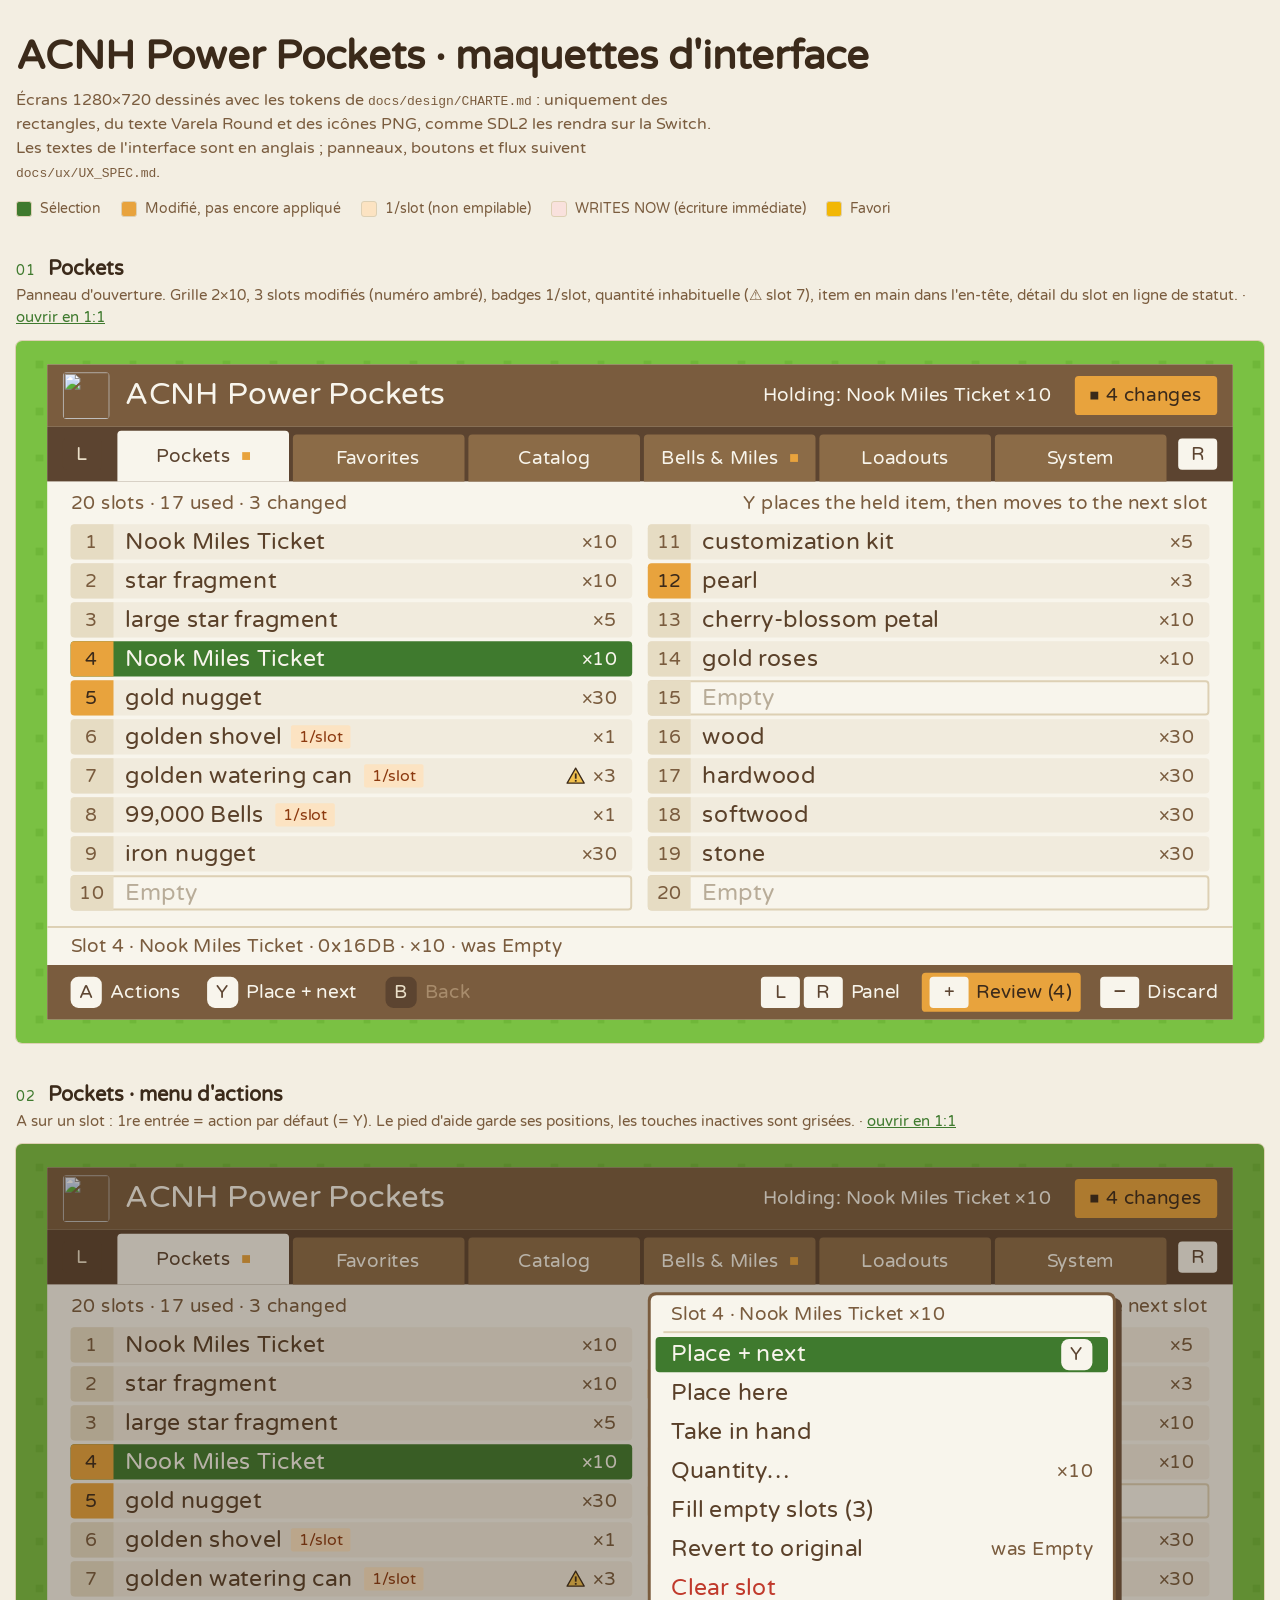
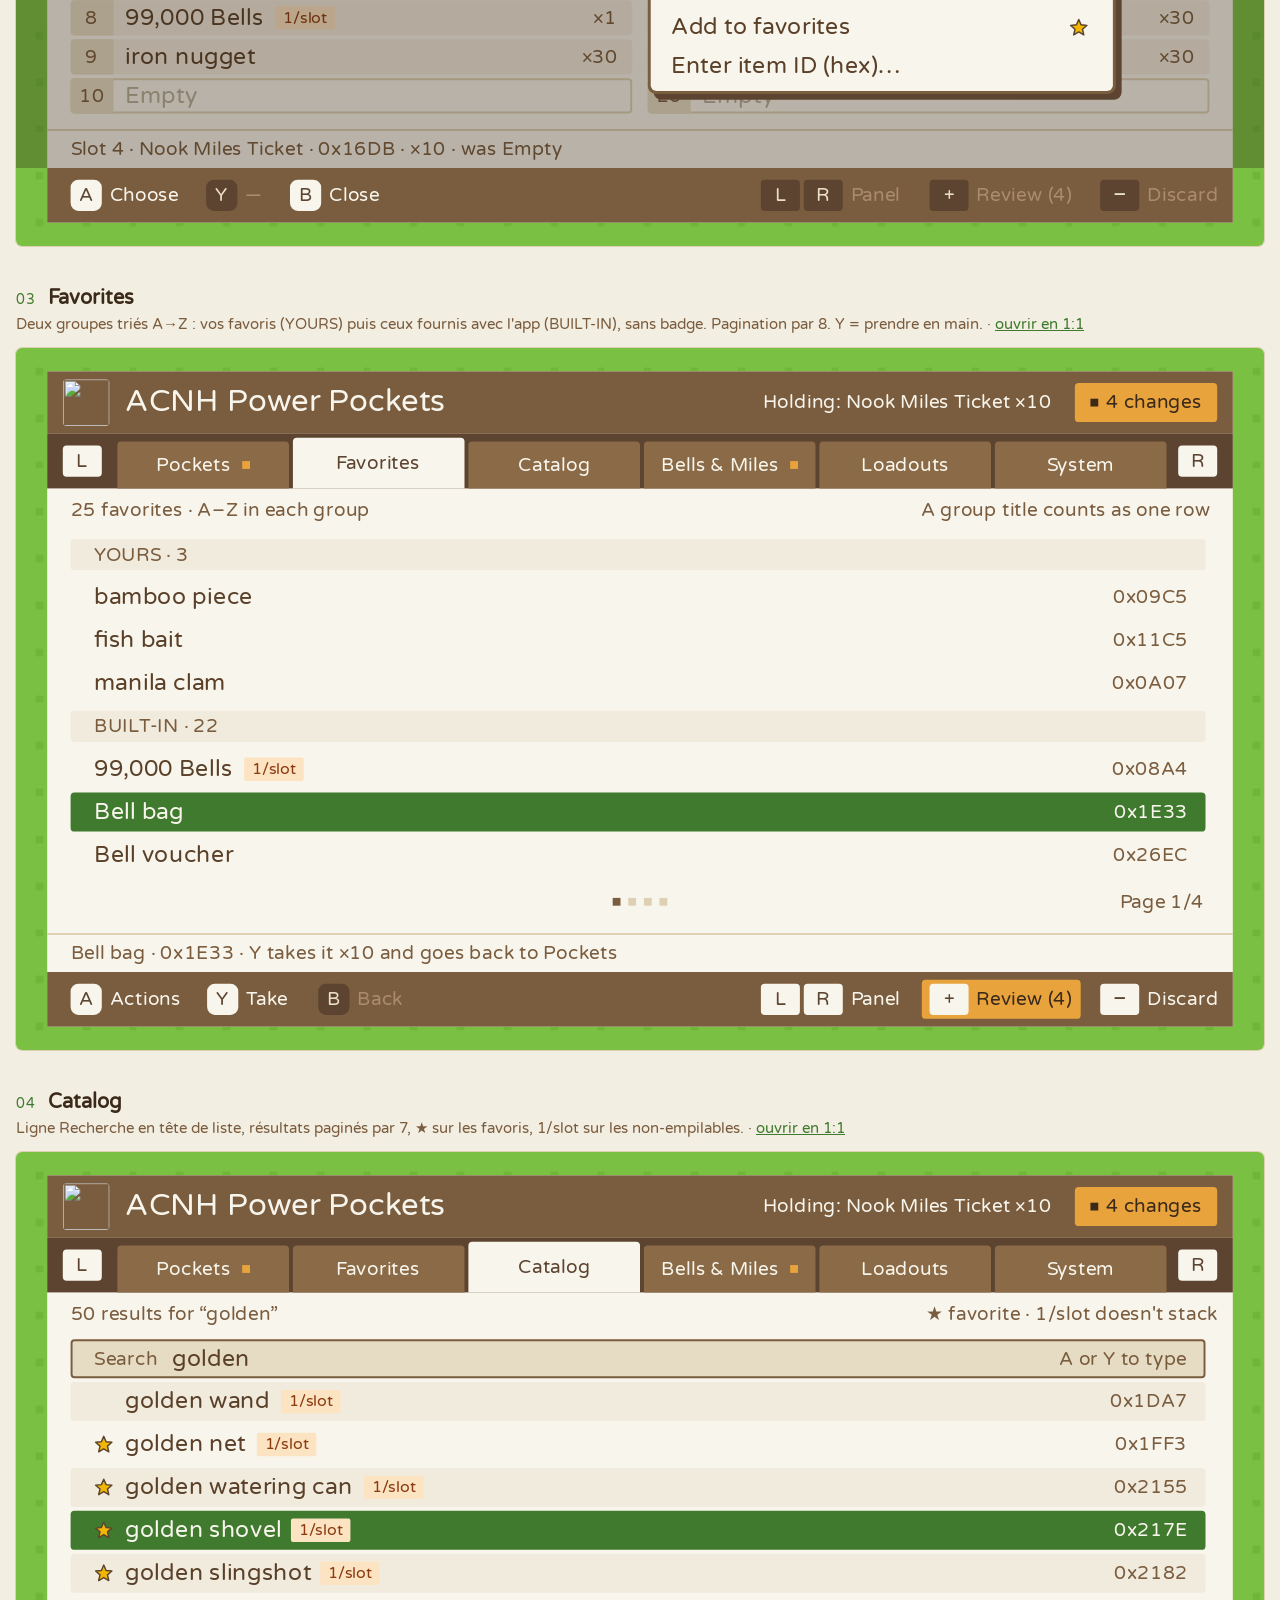
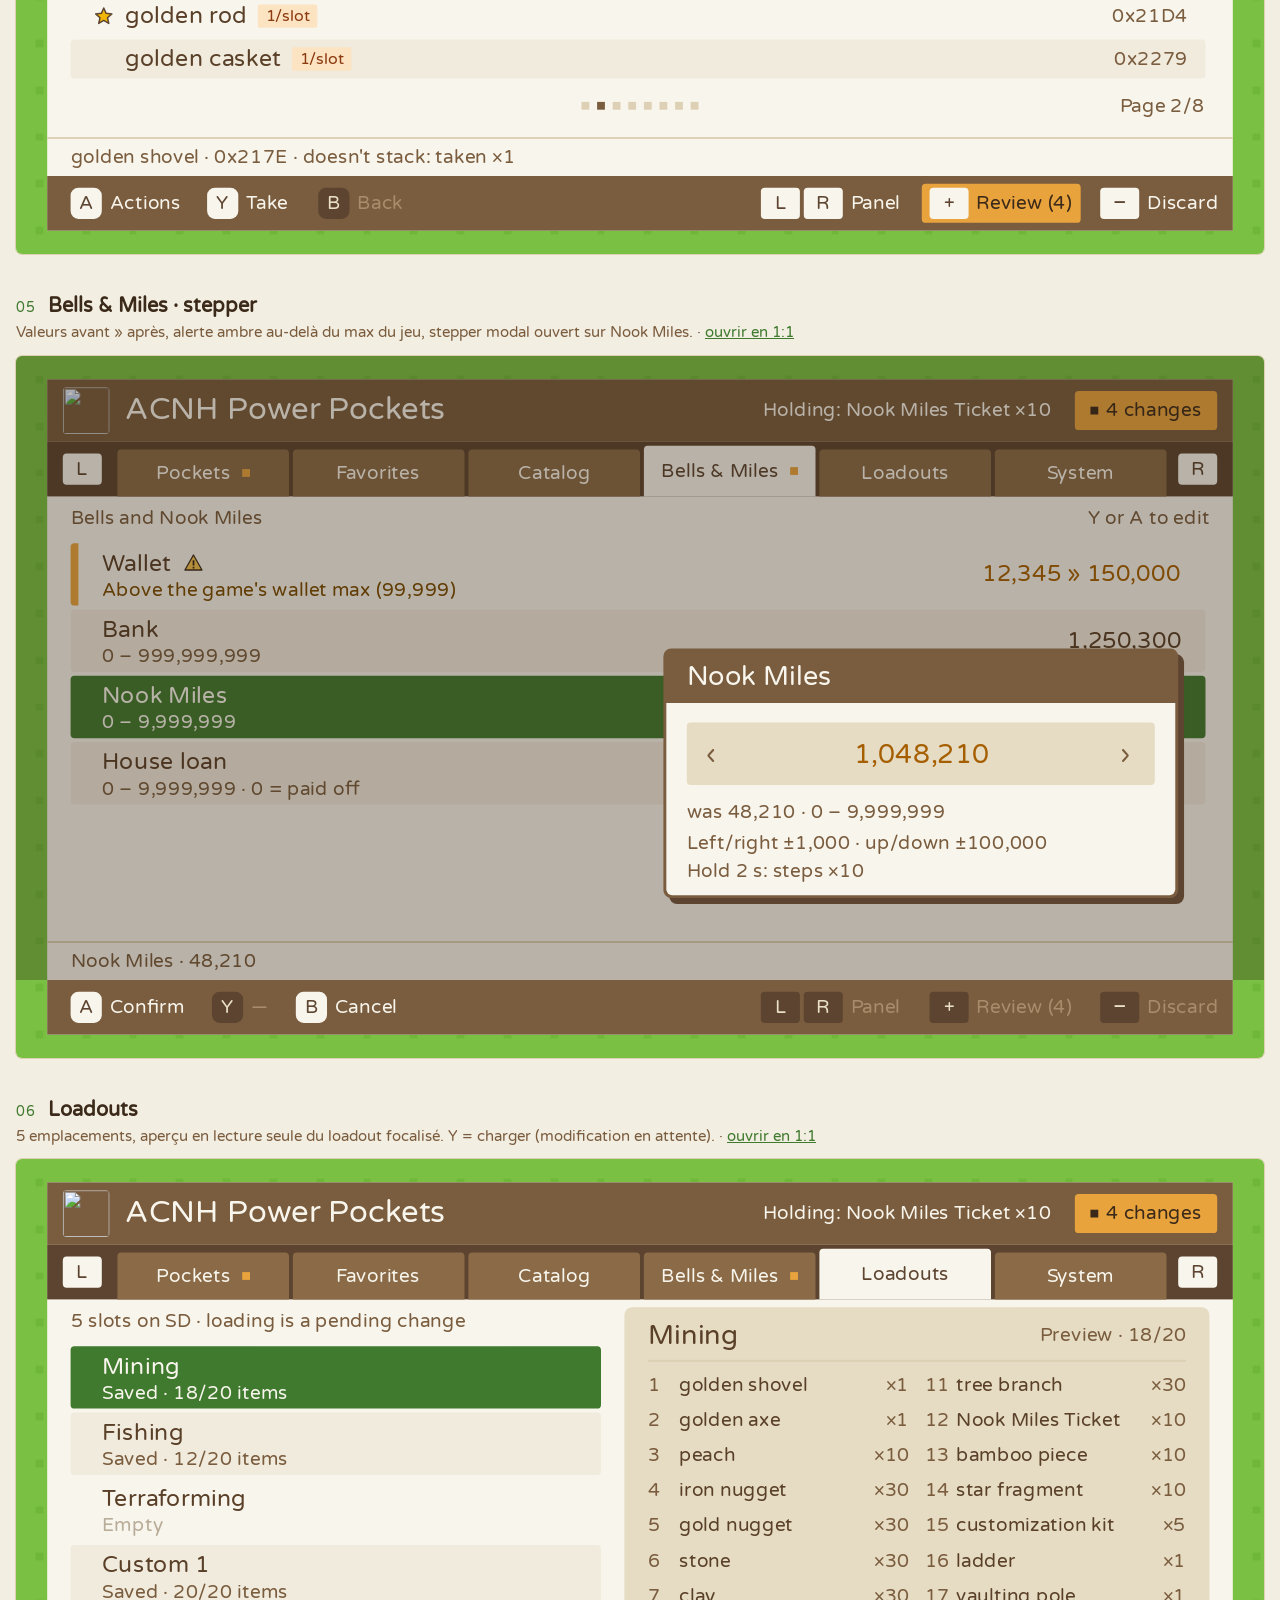
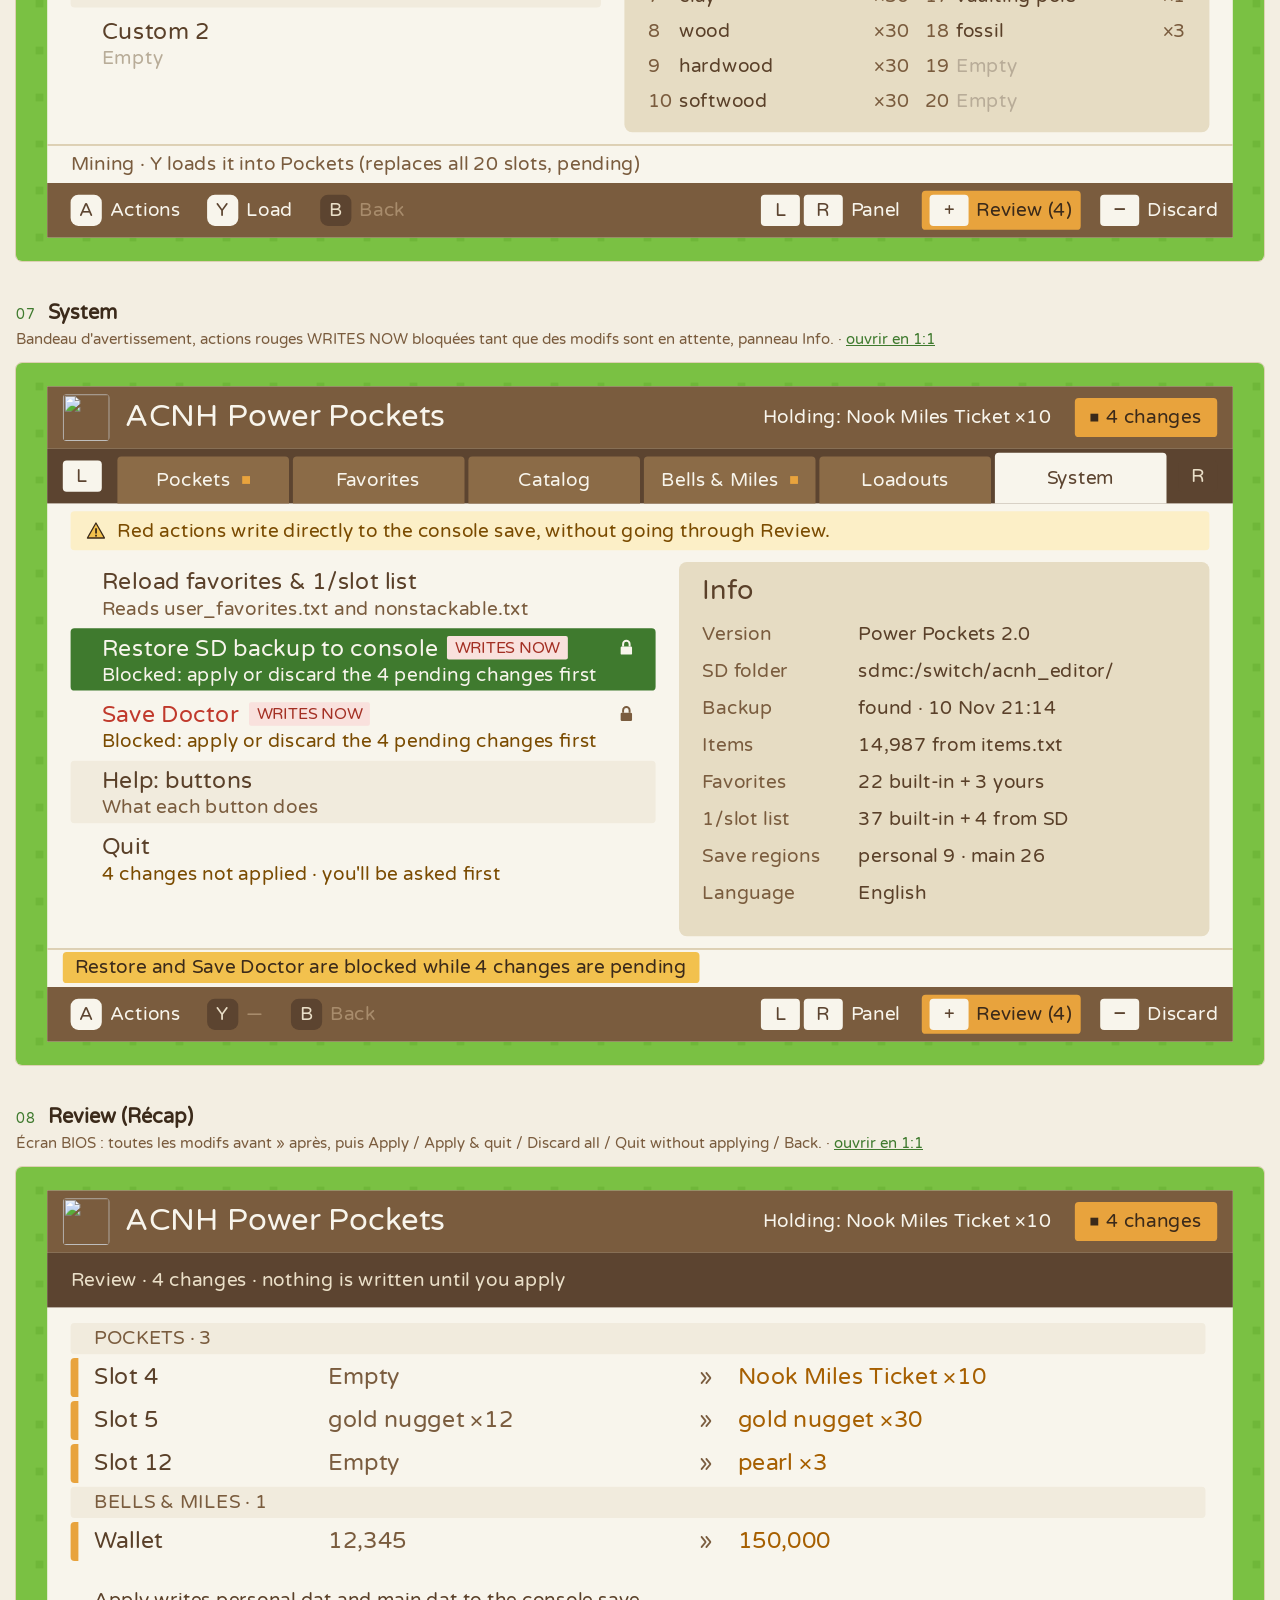
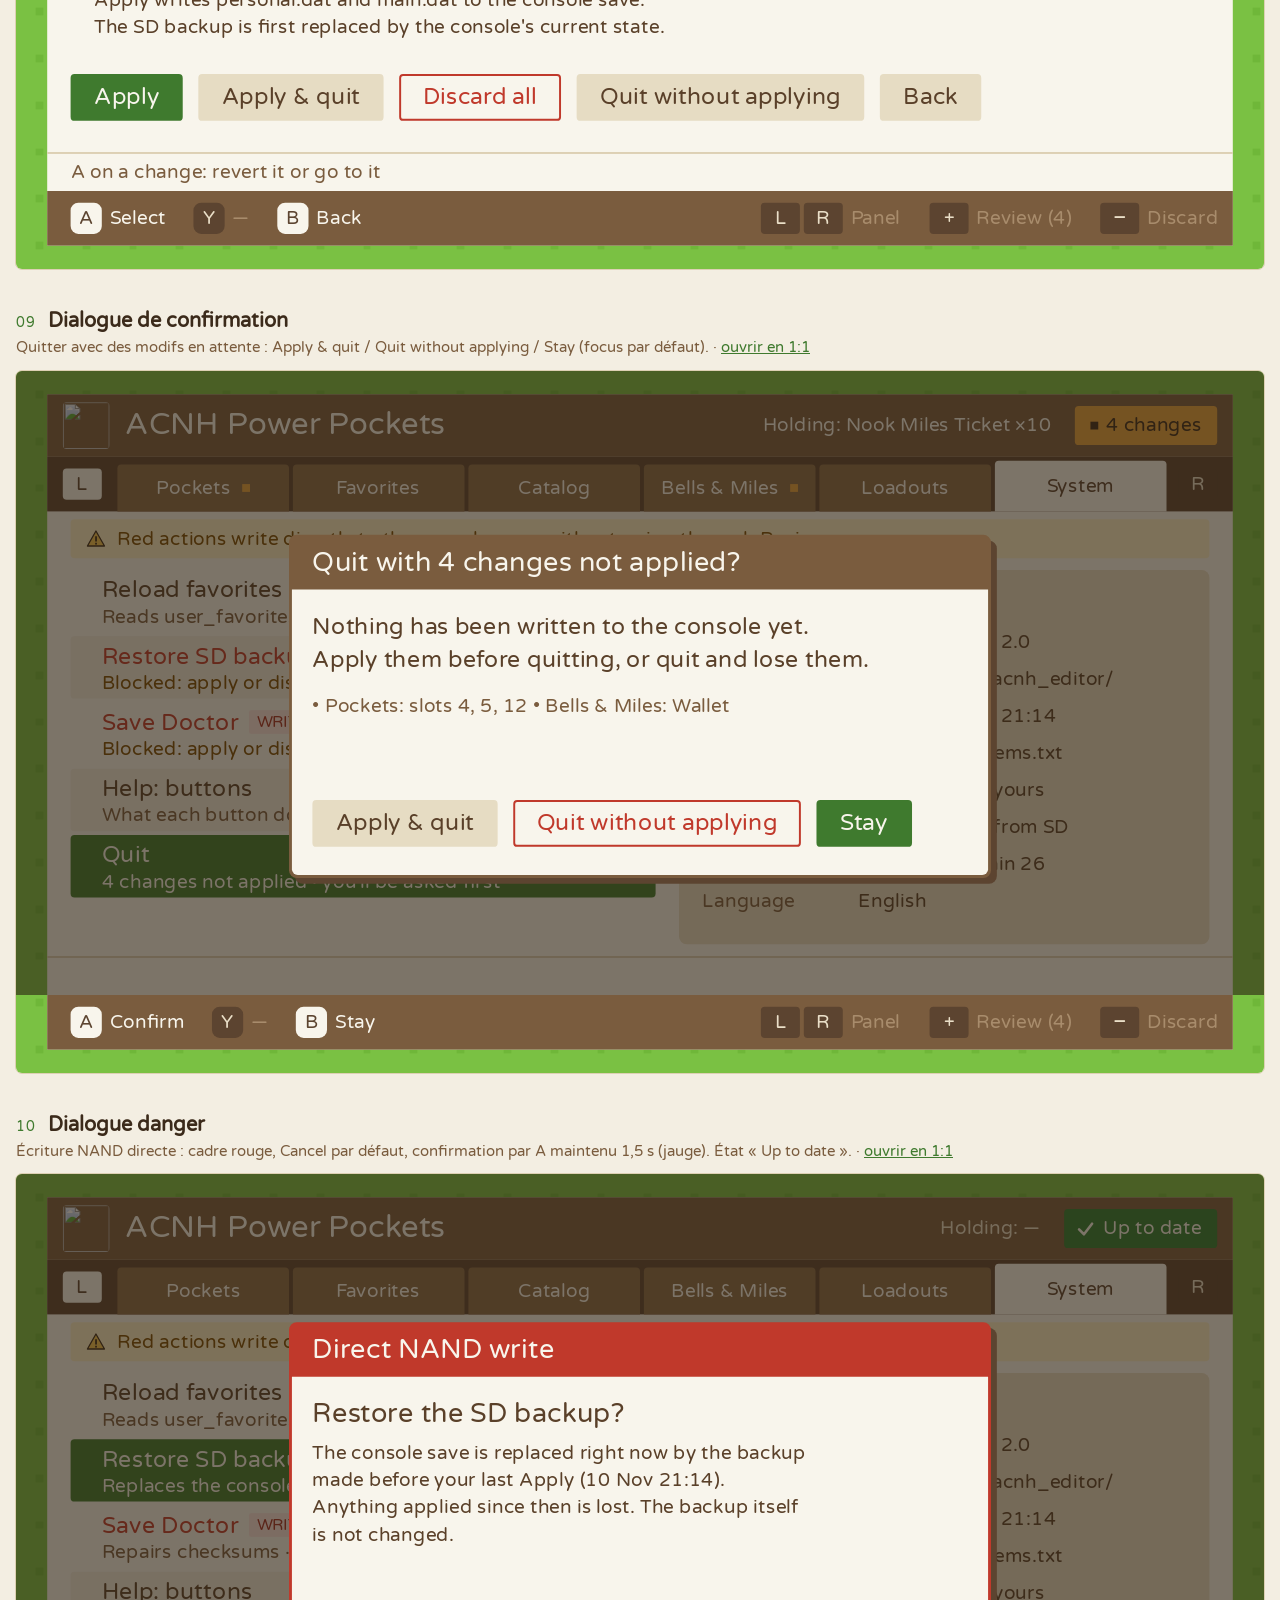
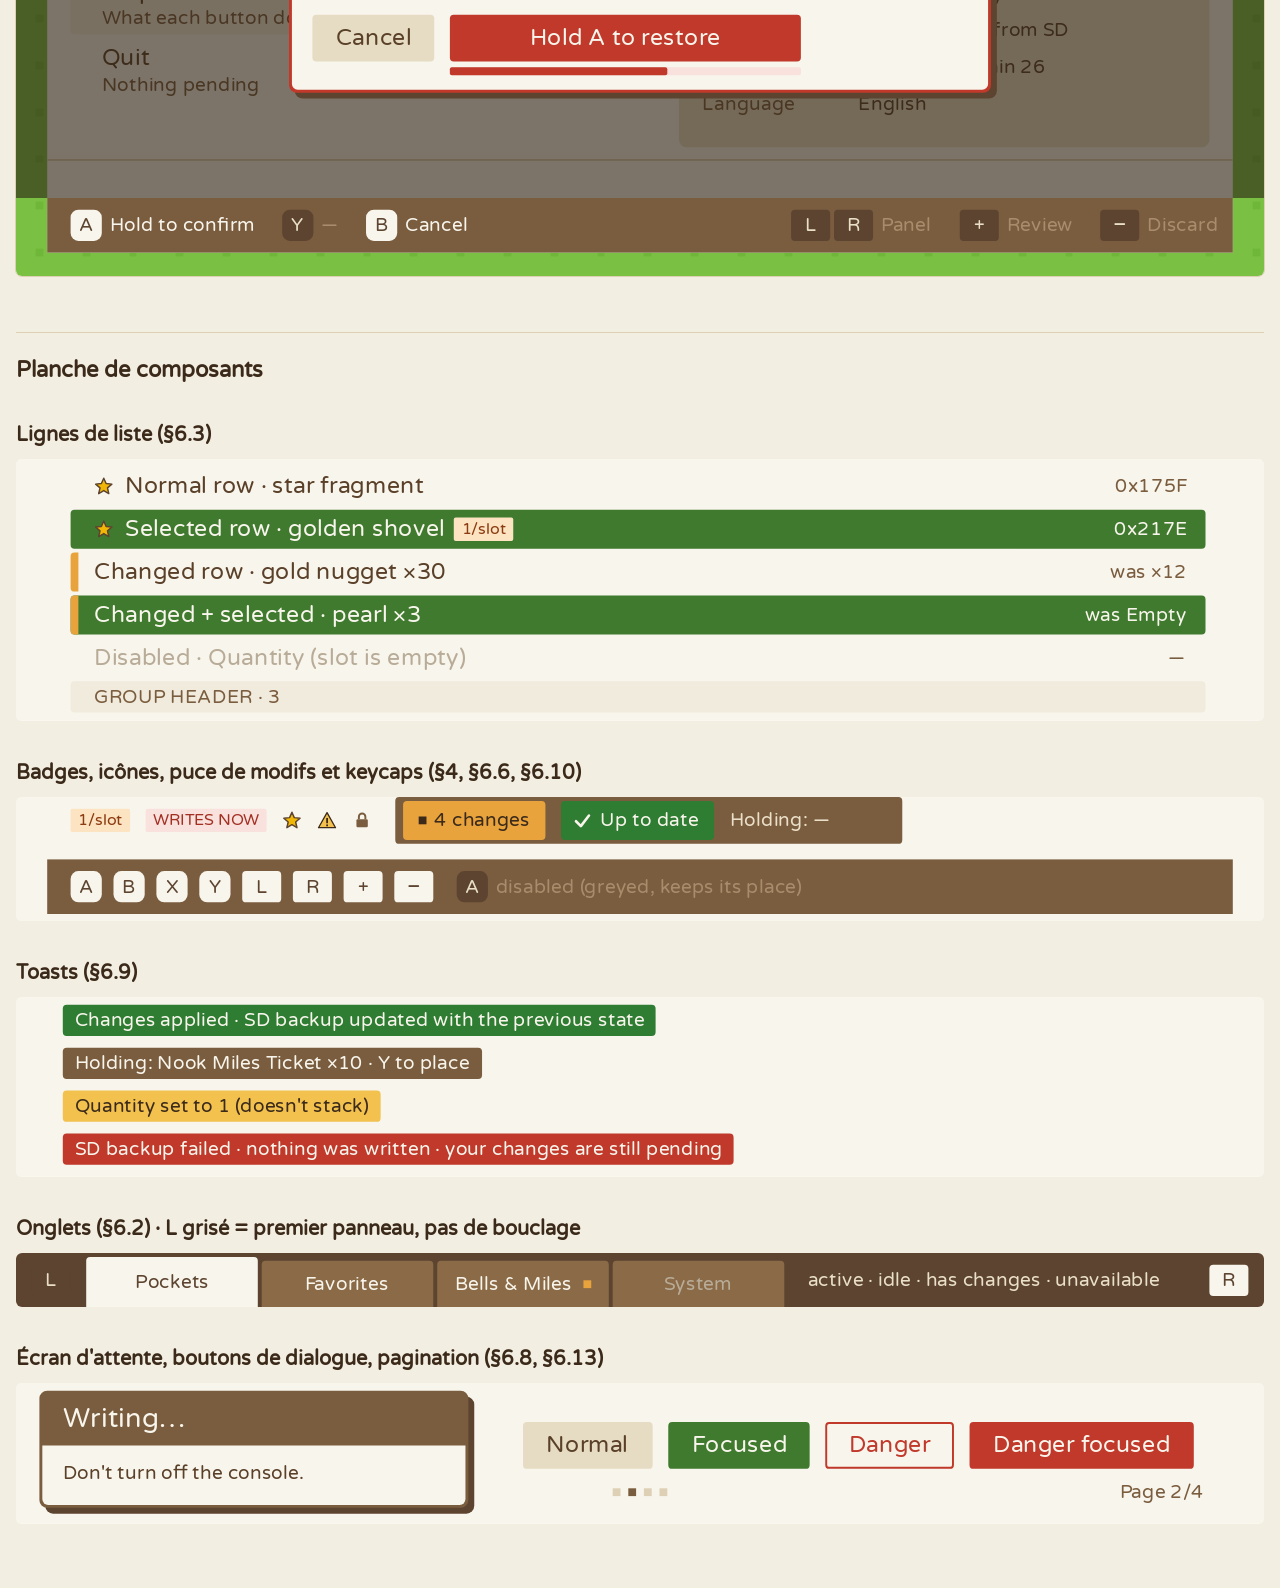
==== commit bd99af7f: "Design: item glyph sheet and grouped favorites spec - 98 original category glyphs (assets/item_glyph" ====
--- a/docs/design/mockups/index.html
+++ b/docs/design/mockups/index.html
@@ -354,7 +354,7 @@
 <div class="key off" style="left:1112px;top:652px;width:40px">−</div>
 <div class="t f-small c-woodmute" style="left:1160px;top:656px;">Discard</div></div></div>
 </section><section class="card" id="03-favorites">
-<div class="cap"><span class="num">03</span><h2>Favorites</h2><p>Liste A→Z paginée par 8 (Page 1/4). Badge SD = favori ajouté par l&#x27;utilisateur. Y = prendre en main. · <a href="03-favorites.html">ouvrir en 1:1</a></p></div>
+<div class="cap"><span class="num">03</span><h2>Favorites</h2><p>Deux groupes triés A→Z : vos favoris (YOURS) puis ceux fournis avec l&#x27;app (BUILT-IN), sans badge. Pagination par 8. Y = prendre en main. · <a href="03-favorites.html">ouvrir en 1:1</a></p></div>
 <div class="frame" data-fit><div class="screen"><div class="a " style="left:32px;top:24px;width:1216px;height:672px;background:var(--surface-panel);"></div>
 <div class="a " style="left:32px;top:24px;width:1216px;height:64px;background:var(--wood);"></div>
 <img class="icon r4" src="../../../assets/icon.png" style="left:48px;top:32px;width:48px;height:48px" alt="">
@@ -380,40 +380,33 @@
 <div class="t f-small c-select" style="left:867px;top:108px;">Loadouts</div>
 <div class="a" style="left:1004px;top:96px;width:176px;height:48px;background:var(--tab-idle);border-radius:4px 4px 0 0"></div>
 <div class="t f-small c-select" style="left:1057px;top:108px;">System</div>
-<div class="t f-small c-secondary" style="left:56px;top:154px;">25 favorites · 22 built-in · 3 yours (SD)</div>
-<div class="t f-small c-secondary" style="left:1114px;top:154px;">Sorted A–Z</div>
-<div class="t f-body c-primary" style="left:80px;top:197px;">99,000 Bells</div>
-<div class="badge b-single" style="left:234px;top:200px">1/slot</div>
-<div class="t f-small c-secondary" style="left:1124px;top:200px;">0x08A4</div>
-<div class="a" style="left:56px;top:236px;width:1164px;height:40px;background:var(--surface-alt);border-radius:4px"></div>
+<div class="t f-small c-secondary" style="left:56px;top:154px;">25 favorites · A–Z in each group</div>
+<div class="t f-small c-secondary" style="left:928px;top:154px;">A group title counts as one row</div>
+<div class="a" style="left:56px;top:196px;width:1164px;height:32px;background:var(--surface-alt);border-radius:4px"></div>
+<div class="t f-small c-secondary" style="left:80px;top:200px;">YOURS · 3</div>
 <div class="t f-body c-primary" style="left:80px;top:241px;">bamboo piece</div>
-<div class="badge b-sd" style="left:254px;top:244px">SD</div>
 <div class="t f-small c-secondary" style="left:1125px;top:244px;">0x09C5</div>
-<div class="t f-body c-primary" style="left:80px;top:285px;">Bell bag</div>
-<div class="t f-small c-secondary" style="left:1126px;top:288px;">0x1E33</div>
-<div class="a" style="left:56px;top:324px;width:1164px;height:40px;background:var(--surface-alt);border-radius:4px"></div>
-<div class="t f-body c-primary" style="left:80px;top:329px;">Bell voucher</div>
-<div class="t f-small c-secondary" style="left:1125px;top:332px;">0x26EC</div>
-<div class="a" style="left:56px;top:368px;width:1164px;height:40px;background:var(--select-bg);border-radius:4px"></div>
-<div class="t f-body c-select" style="left:80px;top:373px;">cherry-blossom petal</div>
-<div class="t f-small c-select" style="left:1126px;top:376px;">0x16E3</div>
-<div class="a" style="left:56px;top:412px;width:1164px;height:40px;background:var(--surface-alt);border-radius:4px"></div>
-<div class="t f-body c-primary" style="left:80px;top:417px;">crown (No Variations)</div>
-<div class="badge b-single" style="left:338px;top:420px">1/slot</div>
-<div class="t f-small c-secondary" style="left:1127px;top:420px;">0x1F40</div>
-<div class="t f-body c-primary" style="left:80px;top:461px;">customization kit</div>
-<div class="t f-small c-secondary" style="left:1124px;top:464px;">0x09D1</div>
-<div class="a" style="left:56px;top:500px;width:1164px;height:40px;background:var(--surface-alt);border-radius:4px"></div>
-<div class="t f-body c-primary" style="left:80px;top:505px;">fish bait</div>
-<div class="badge b-sd" style="left:183px;top:508px">SD</div>
-<div class="t f-small c-secondary" style="left:1125px;top:508px;">0x11C5</div>
+<div class="t f-body c-primary" style="left:80px;top:285px;">fish bait</div>
+<div class="t f-small c-secondary" style="left:1125px;top:288px;">0x11C5</div>
+<div class="t f-body c-primary" style="left:80px;top:329px;">manila clam</div>
+<div class="t f-small c-secondary" style="left:1124px;top:332px;">0x0A07</div>
+<div class="a" style="left:56px;top:372px;width:1164px;height:32px;background:var(--surface-alt);border-radius:4px"></div>
+<div class="t f-small c-secondary" style="left:80px;top:376px;">BUILT-IN · 22</div>
+<div class="t f-body c-primary" style="left:80px;top:417px;">99,000 Bells</div>
+<div class="badge b-single" style="left:234px;top:420px">1/slot</div>
+<div class="t f-small c-secondary" style="left:1124px;top:420px;">0x08A4</div>
+<div class="a" style="left:56px;top:456px;width:1164px;height:40px;background:var(--select-bg);border-radius:4px"></div>
+<div class="t f-body c-select" style="left:80px;top:461px;">Bell bag</div>
+<div class="t f-small c-select" style="left:1126px;top:464px;">0x1E33</div>
+<div class="t f-body c-primary" style="left:80px;top:505px;">Bell voucher</div>
+<div class="t f-small c-secondary" style="left:1125px;top:508px;">0x26EC</div>
 <div class="a " style="left:612px;top:564px;width:8px;height:8px;background:var(--wood);"></div>
 <div class="a " style="left:628px;top:564px;width:8px;height:8px;background:var(--line-soft);"></div>
 <div class="a " style="left:644px;top:564px;width:8px;height:8px;background:var(--line-soft);"></div>
 <div class="a " style="left:660px;top:564px;width:8px;height:8px;background:var(--line-soft);"></div>
 <div class="t f-small c-secondary" style="left:1132px;top:556px;">Page 1/4</div>
 <div class="a " style="left:32px;top:600px;width:1216px;height:2px;background:var(--line-soft);"></div>
-<div class="t f-small c-secondary" style="left:56px;top:609px;">cherry-blossom petal · 0x16E3 · Y takes it ×10 and goes back to Pockets</div>
+<div class="t f-small c-secondary" style="left:56px;top:609px;">Bell bag · 0x1E33 · Y takes it ×10 and goes back to Pockets</div>
 <div class="a " style="left:32px;top:640px;width:1216px;height:56px;background:var(--wood);"></div>
 <div class="key face" style="left:56px;top:652px;width:32px">A</div>
 <div class="t f-small c-select" style="left:96px;top:656px;">Actions</div>
@@ -1065,19 +1058,18 @@
 <div class="t f-small c-secondary" style="left:1182px;top:192px;">—</div>
 <div class="a" style="left:56px;top:228px;width:1164px;height:32px;background:var(--surface-alt);border-radius:4px"></div>
 <div class="t f-small c-secondary" style="left:80px;top:232px;">GROUP HEADER · 3</div></div></div></section><section class="card comp"><div class="cap"><h2>Badges, icônes, puce de modifs et keycaps (§4, §6.6, §6.10)</h2></div><div class="frame" data-fit><div class="screen" style="width:1280px;height:128px;background:var(--surface-panel)"><div class="badge b-single" style="left:56px;top:12px">1/slot</div>
-<div class="badge b-sd" style="left:133px;top:12px">SD</div>
-<div class="badge b-now" style="left:187px;top:12px">WRITES NOW</div>
-<svg class="icon" style="left:327px;top:14px" width="20" height="20" viewBox="0 0 24 24"><polygon points="12,2 14.9,8.6 22,9.3 16.6,14 18.2,21 12,17.3 5.8,21 7.4,14 2,9.3 9.1,8.6" fill="#F2B705" stroke="#5C4430" stroke-width="1.8" stroke-linejoin="round"/></svg>
-<svg class="icon" style="left:363px;top:14px" width="20" height="20" viewBox="0 0 24 24"><polygon points="12,2.5 22.5,21 1.5,21" fill="#F2C14E" stroke="#3B2A1A" stroke-width="1.6" stroke-linejoin="round"/><rect x="11" y="9" width="2.2" height="6.5" fill="#3B2A1A"/><rect x="11" y="17" width="2.2" height="2.2" fill="#3B2A1A"/></svg>
-<svg class="icon" style="left:399px;top:14px" width="20" height="20" viewBox="0 0 24 24"><rect x="5" y="10.5" width="14" height="10" rx="1.5" fill="#7A5C3E"/><path d="M8 10.5V7.5a4 4 0 0 1 8 0v3" fill="none" stroke="#7A5C3E" stroke-width="2.4"/></svg>
-<div class="a" style="left:443px;top:0px;width:520px;height:48px;background:var(--wood);border-radius:4px"></div>
-<div class="a" style="left:451px;top:4px;width:146px;height:40px;background:var(--modified);border-radius:4px"></div>
-<div class="a " style="left:467px;top:20px;width:8px;height:8px;background:var(--ink-strong);"></div>
-<div class="t f-small c-strong" style="left:483px;top:12px;">4 changes</div>
-<div class="a" style="left:613px;top:4px;width:157px;height:40px;background:var(--ok);border-radius:4px"></div>
-<svg class="icon" style="left:625px;top:14px" width="20" height="20" viewBox="0 0 24 24"><polyline points="4,13 10,19 20,6" fill="none" stroke="#F8F5EC" stroke-width="3.2" stroke-linecap="round" stroke-linejoin="round"/></svg>
-<div class="t f-small c-select" style="left:653px;top:12px;">Up to date</div>
-<div class="t f-small c-woodink" style="left:786px;top:12px;">Holding: —</div>
+<div class="badge b-now" style="left:133px;top:12px">WRITES NOW</div>
+<svg class="icon" style="left:273px;top:14px" width="20" height="20" viewBox="0 0 24 24"><polygon points="12,2 14.9,8.6 22,9.3 16.6,14 18.2,21 12,17.3 5.8,21 7.4,14 2,9.3 9.1,8.6" fill="#F2B705" stroke="#5C4430" stroke-width="1.8" stroke-linejoin="round"/></svg>
+<svg class="icon" style="left:309px;top:14px" width="20" height="20" viewBox="0 0 24 24"><polygon points="12,2.5 22.5,21 1.5,21" fill="#F2C14E" stroke="#3B2A1A" stroke-width="1.6" stroke-linejoin="round"/><rect x="11" y="9" width="2.2" height="6.5" fill="#3B2A1A"/><rect x="11" y="17" width="2.2" height="2.2" fill="#3B2A1A"/></svg>
+<svg class="icon" style="left:345px;top:14px" width="20" height="20" viewBox="0 0 24 24"><rect x="5" y="10.5" width="14" height="10" rx="1.5" fill="#7A5C3E"/><path d="M8 10.5V7.5a4 4 0 0 1 8 0v3" fill="none" stroke="#7A5C3E" stroke-width="2.4"/></svg>
+<div class="a" style="left:389px;top:0px;width:520px;height:48px;background:var(--wood);border-radius:4px"></div>
+<div class="a" style="left:397px;top:4px;width:146px;height:40px;background:var(--modified);border-radius:4px"></div>
+<div class="a " style="left:413px;top:20px;width:8px;height:8px;background:var(--ink-strong);"></div>
+<div class="t f-small c-strong" style="left:429px;top:12px;">4 changes</div>
+<div class="a" style="left:559px;top:4px;width:157px;height:40px;background:var(--ok);border-radius:4px"></div>
+<svg class="icon" style="left:571px;top:14px" width="20" height="20" viewBox="0 0 24 24"><polyline points="4,13 10,19 20,6" fill="none" stroke="#F8F5EC" stroke-width="3.2" stroke-linecap="round" stroke-linejoin="round"/></svg>
+<div class="t f-small c-select" style="left:599px;top:12px;">Up to date</div>
+<div class="t f-small c-woodink" style="left:732px;top:12px;">Holding: —</div>
 <div class="a " style="left:32px;top:64px;width:1216px;height:56px;background:var(--wood);"></div>
 <div class="key face" style="left:56px;top:76px;width:32px">A</div>
 <div class="key face" style="left:100px;top:76px;width:32px">B</div>
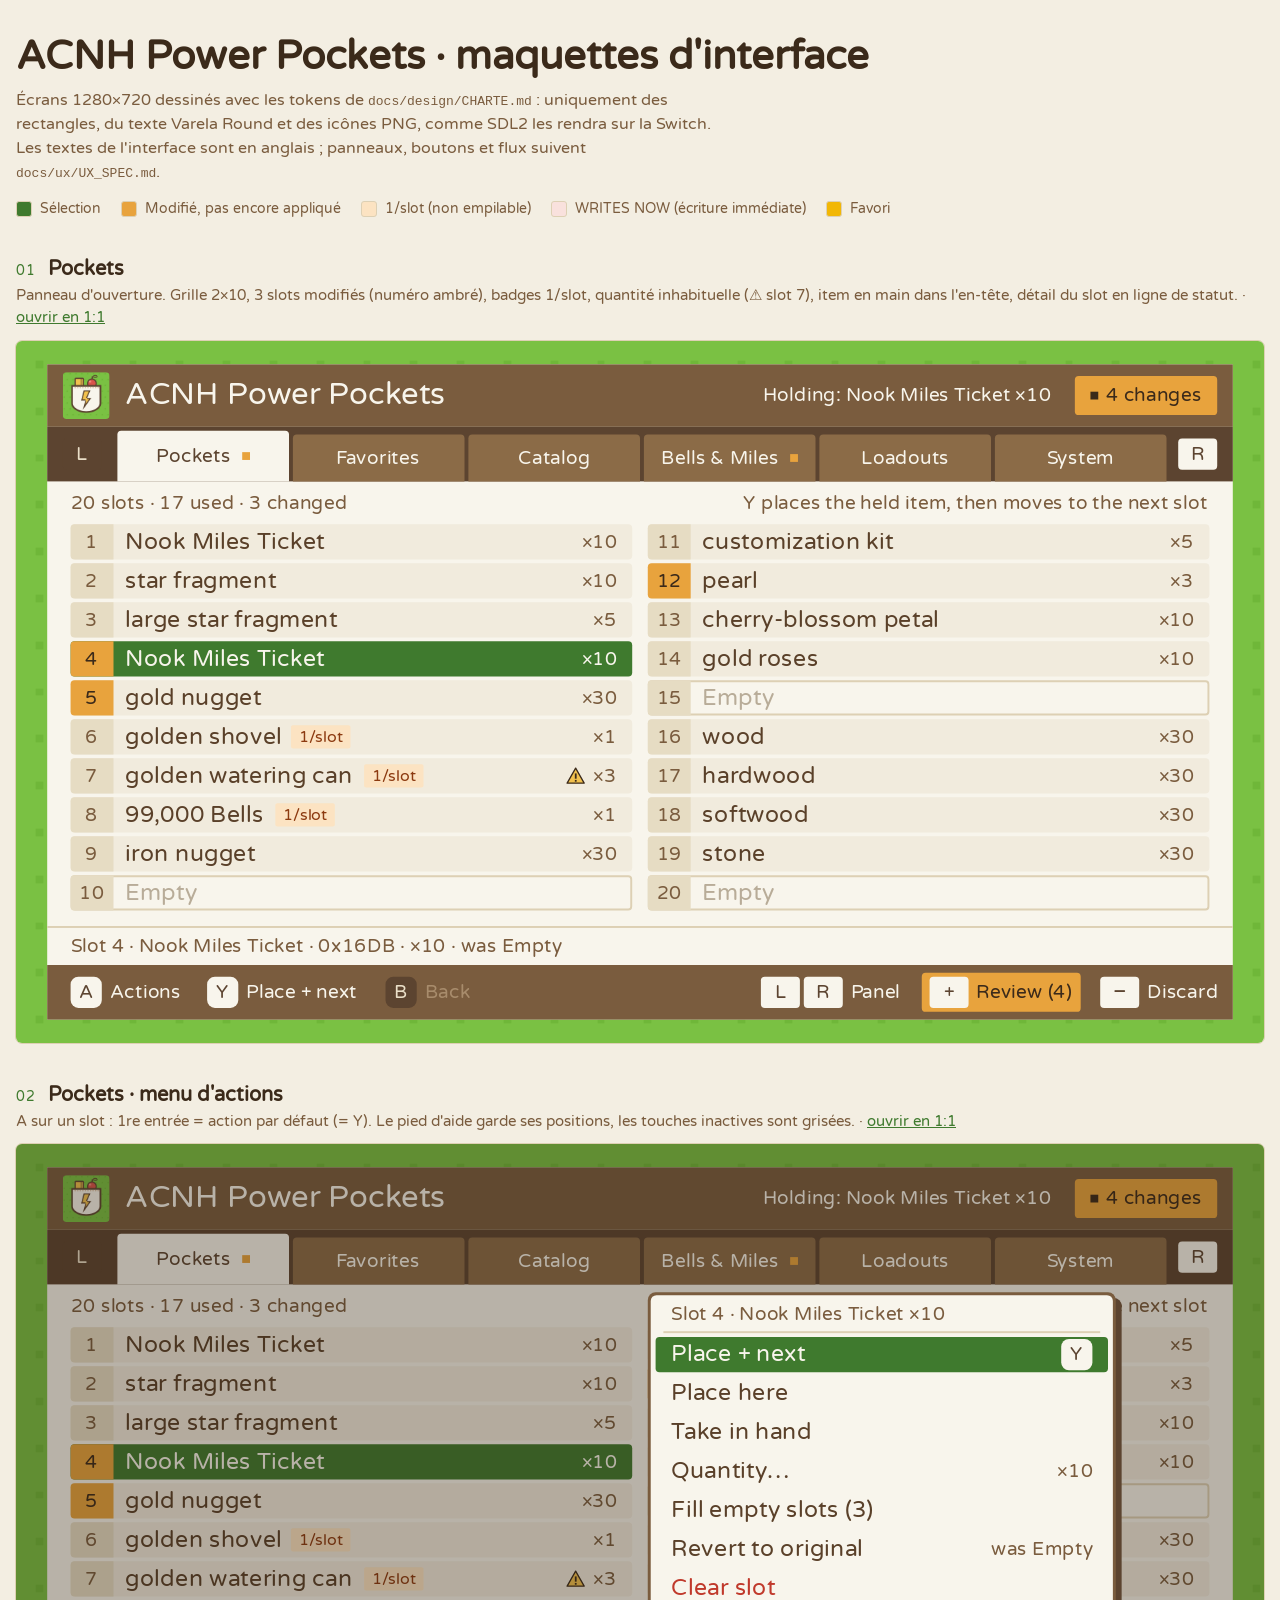
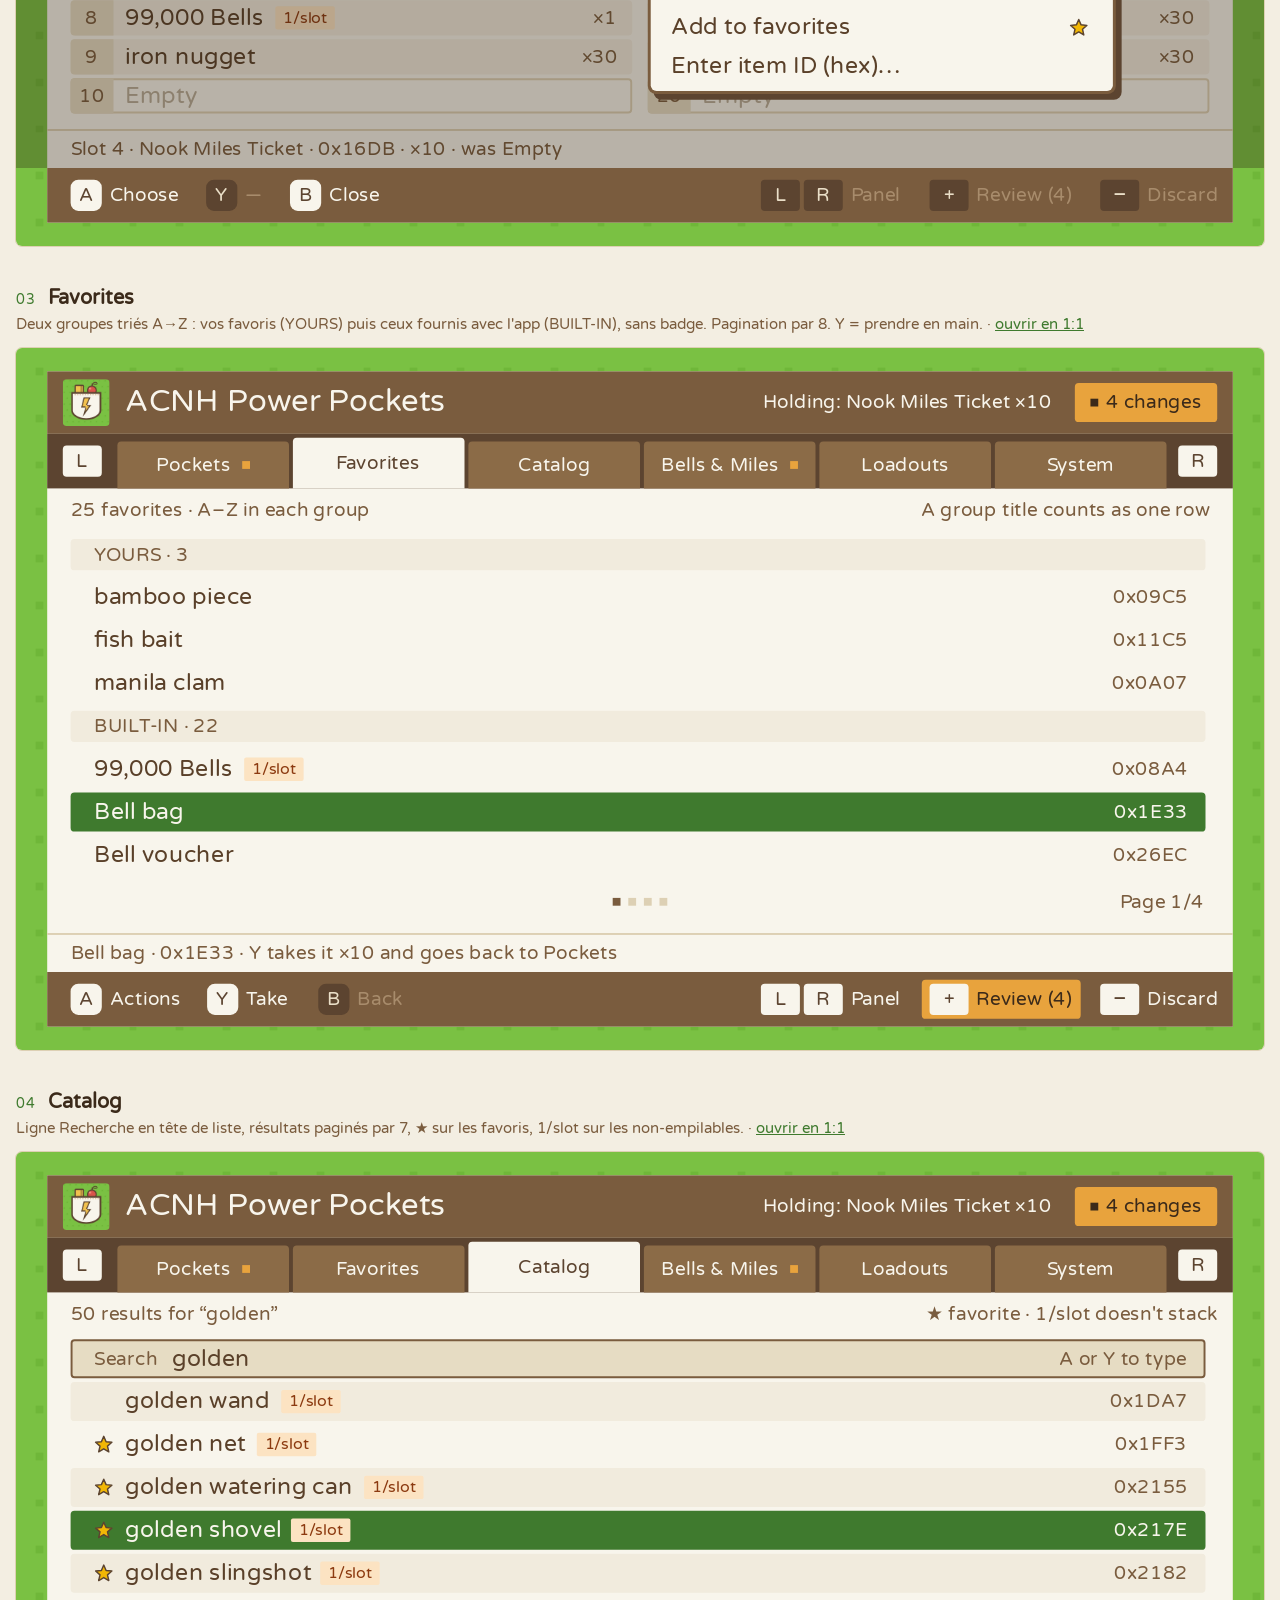
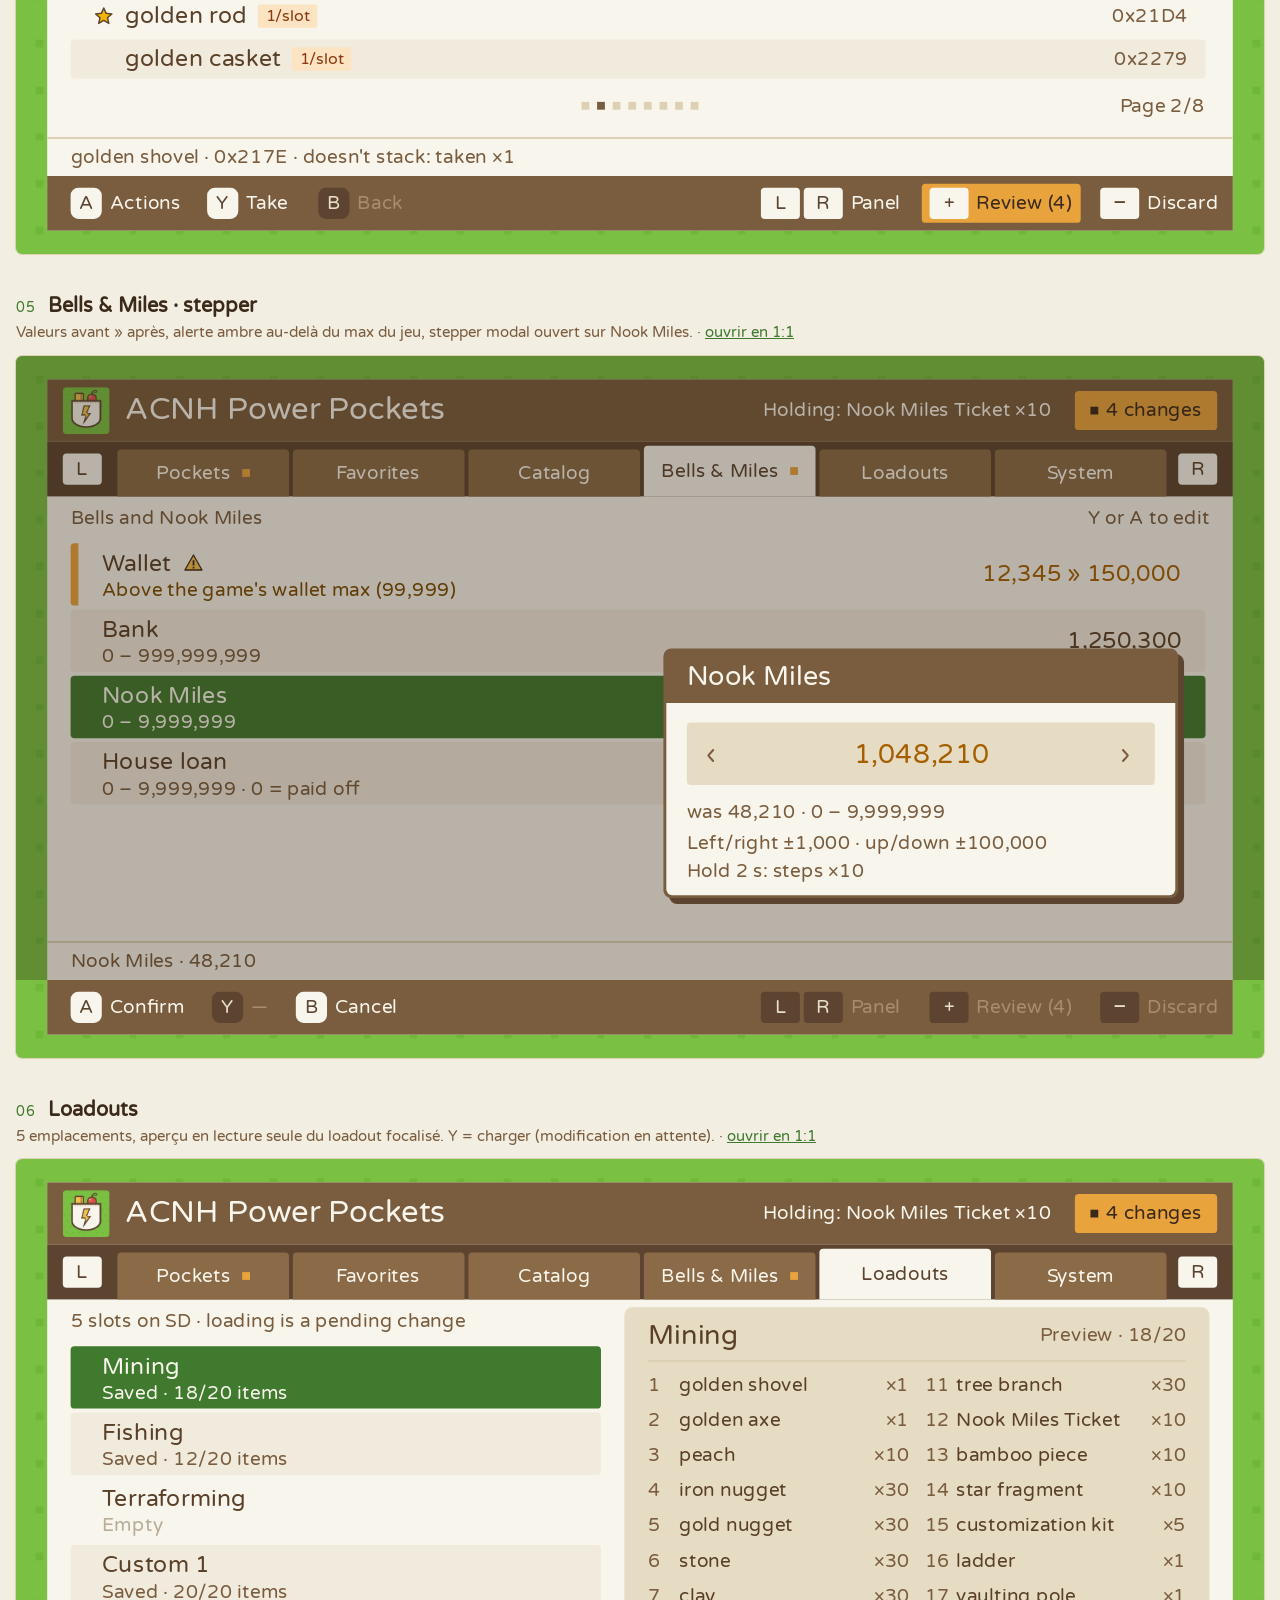
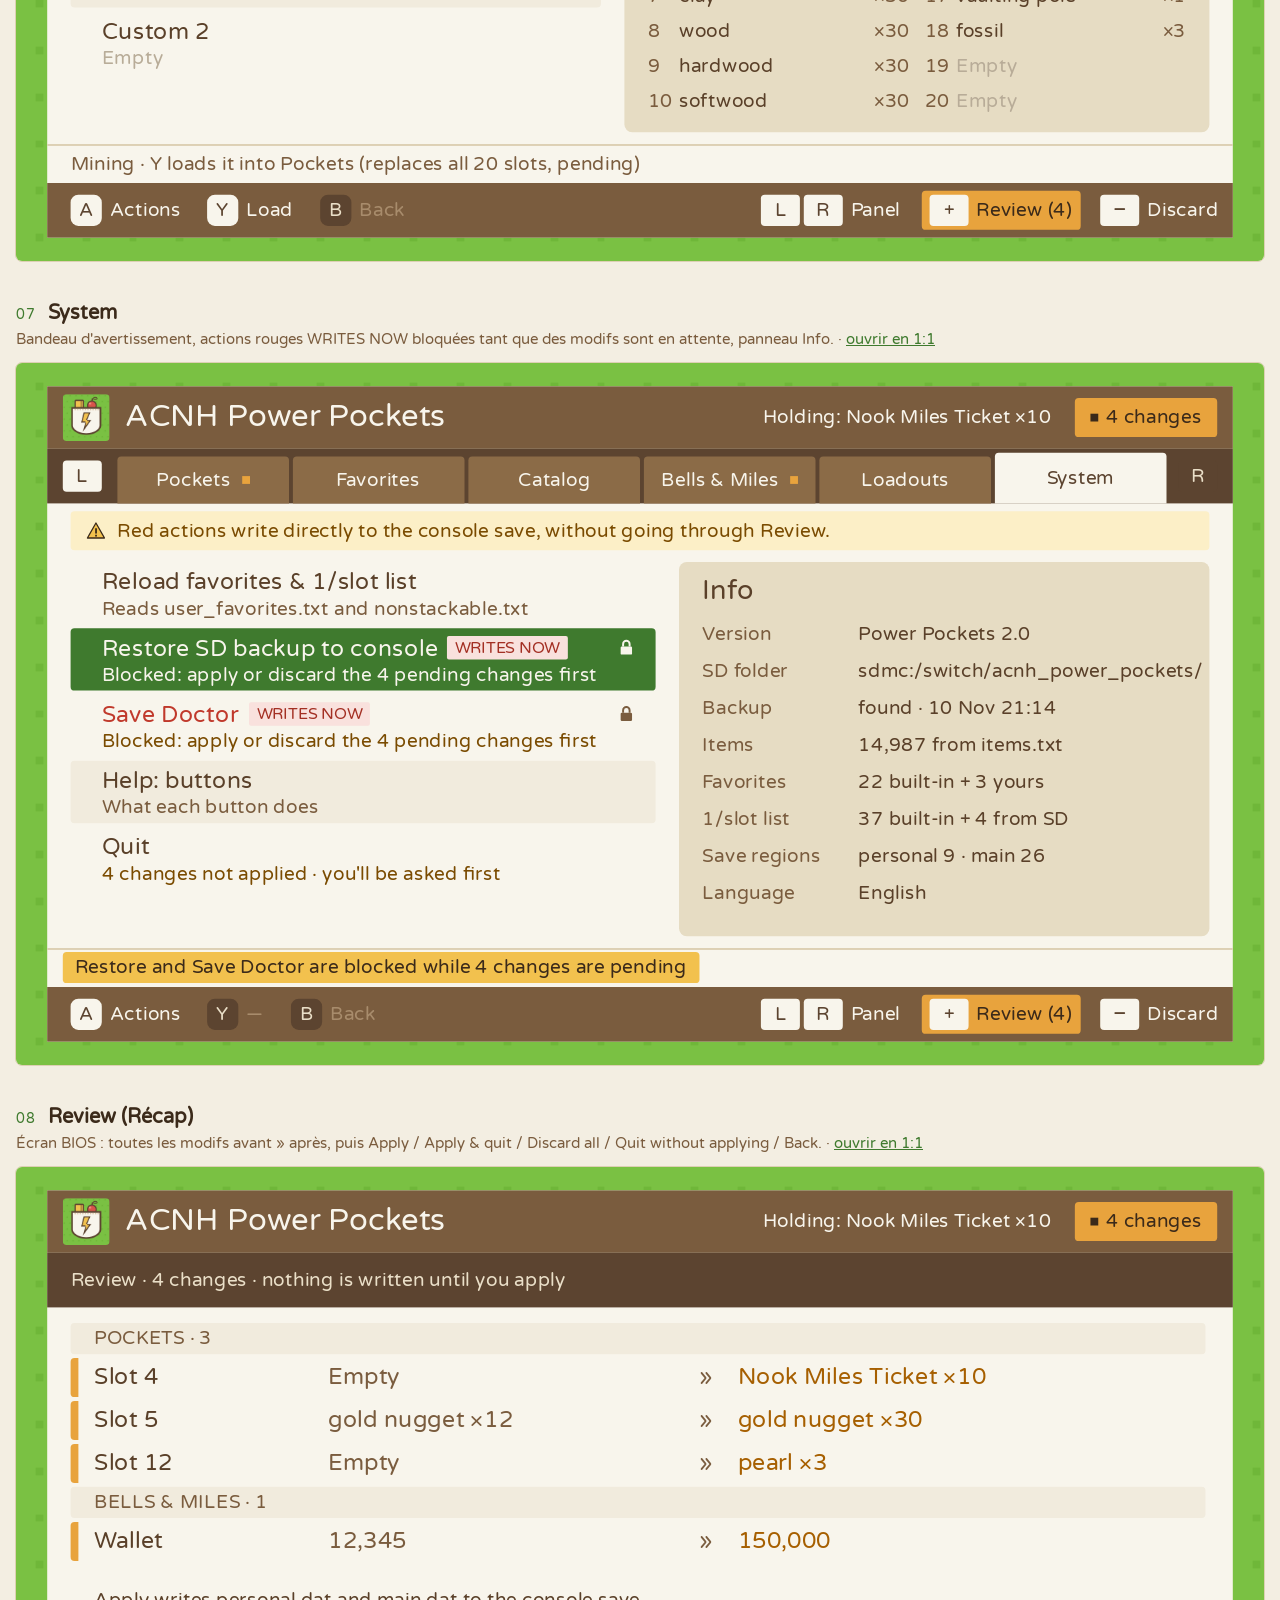
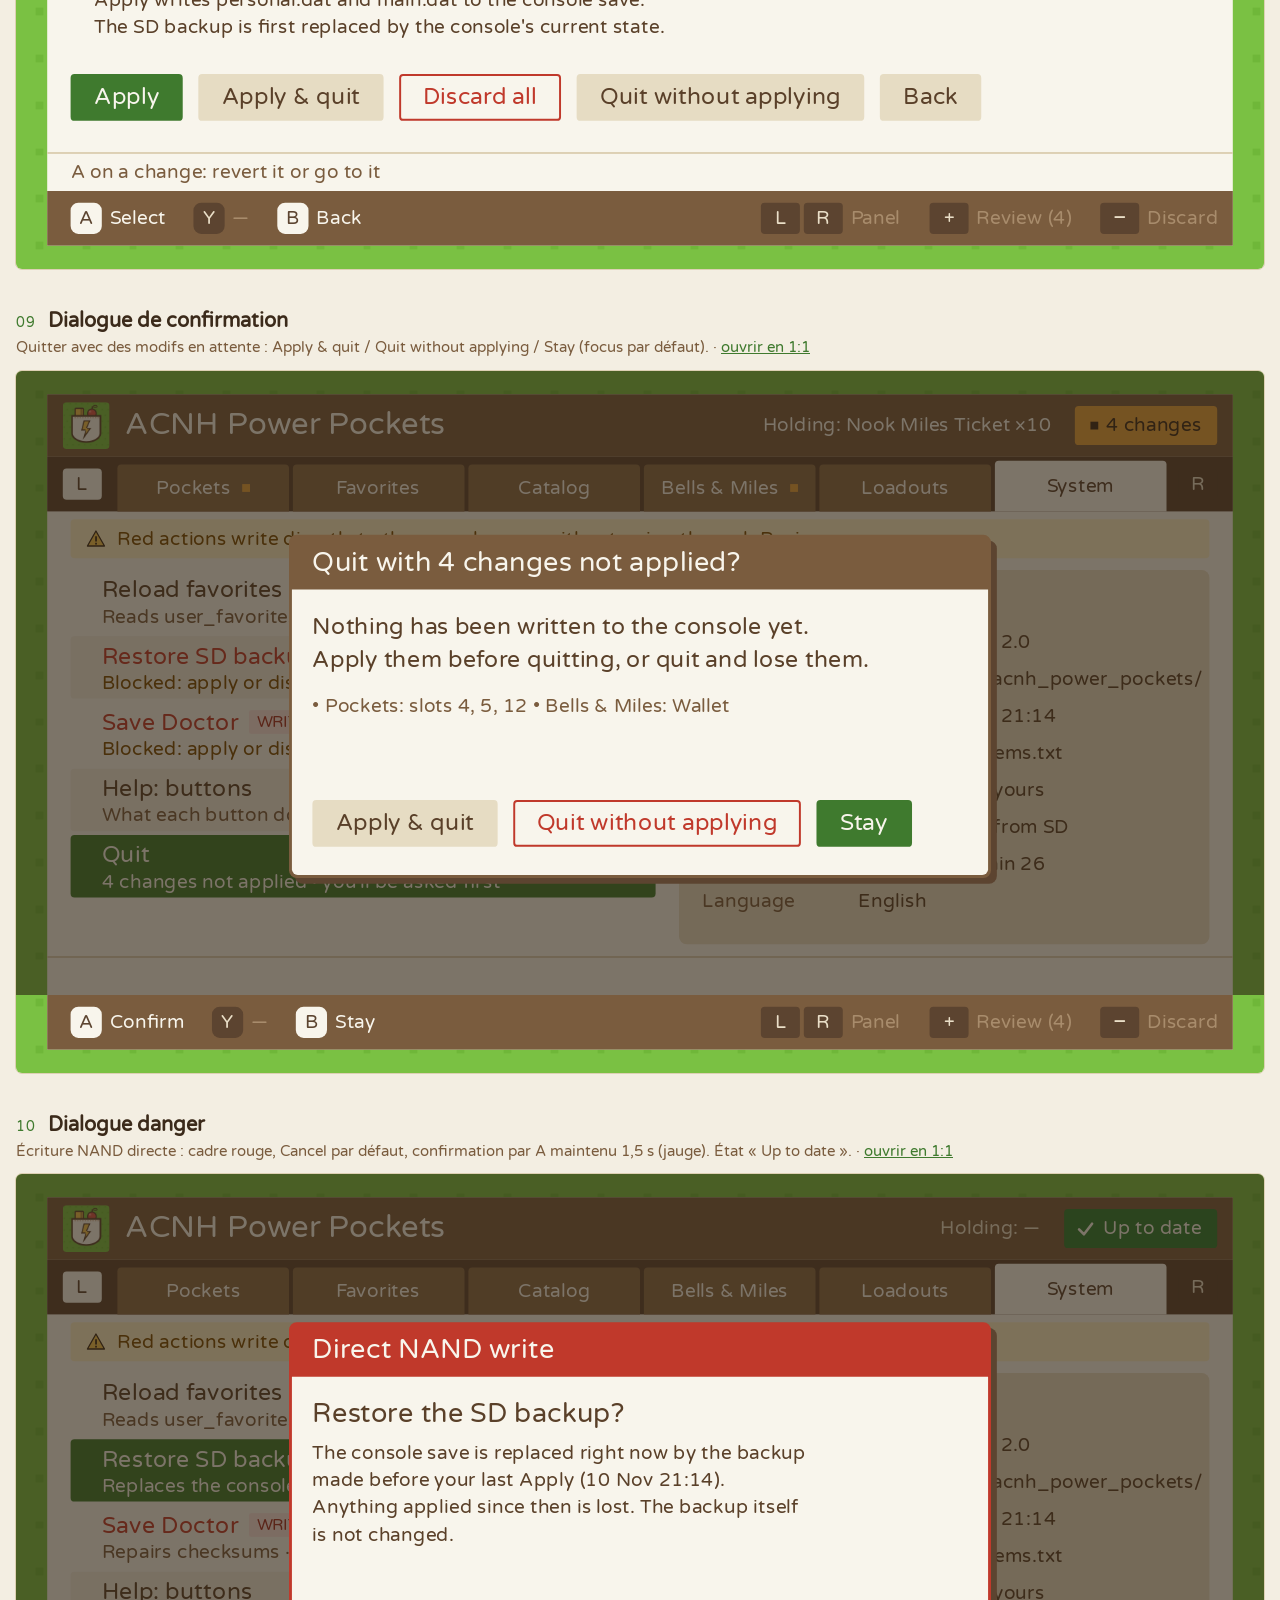
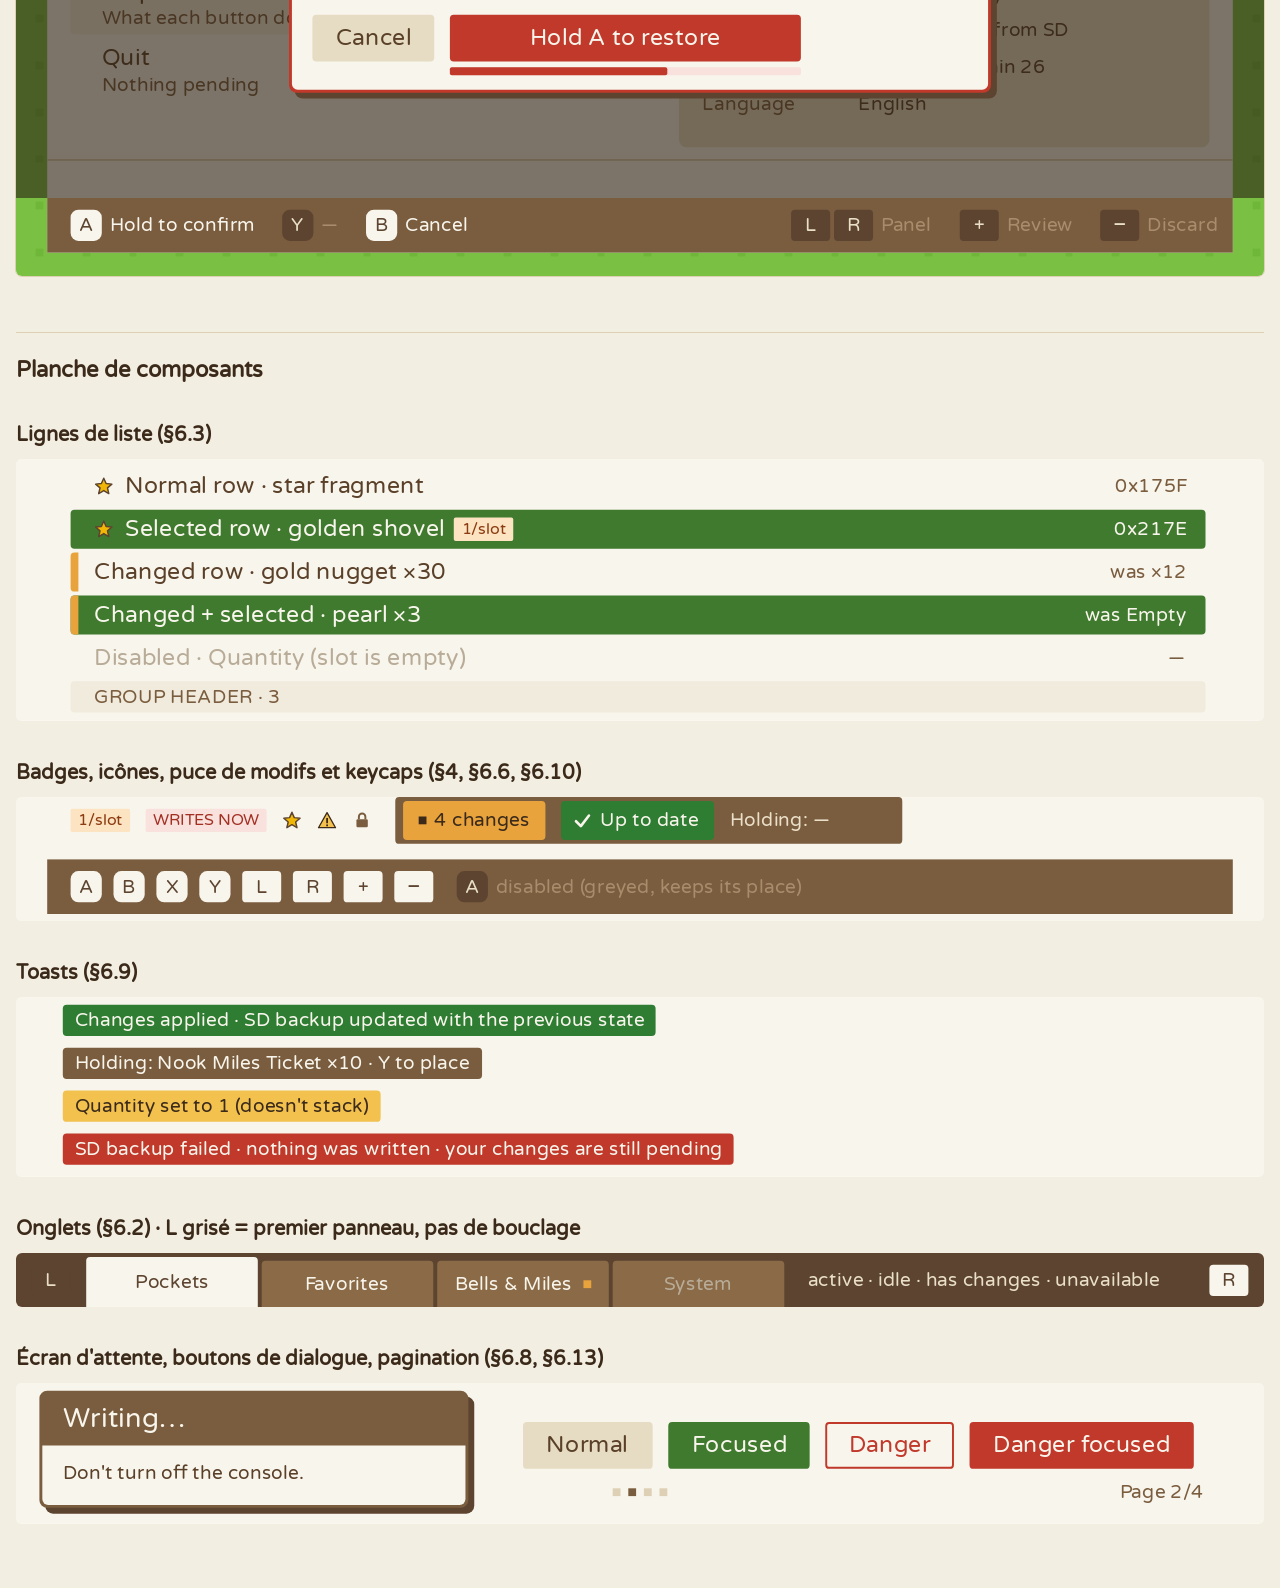
==== commit cb8d24f2: "Give Power Pockets its own .nro name and SD folder The app is now switch/acnh_power_pockets/acnh_pow" ====
--- a/docs/design/mockups/index.html
+++ b/docs/design/mockups/index.html
@@ -757,7 +757,7 @@
 <div class="t f-small c-secondary" style="left:704px;top:266px;">Version</div>
 <div class="t f-small c-primary" style="left:864px;top:266px;">Power Pockets 2.0</div>
 <div class="t f-small c-secondary" style="left:704px;top:304px;">SD folder</div>
-<div class="t f-small c-primary" style="left:864px;top:304px;">sdmc:/switch/acnh_editor/</div>
+<div class="t f-small c-primary" style="left:864px;top:304px;">sdmc:/switch/acnh_power_pockets/</div>
 <div class="t f-small c-secondary" style="left:704px;top:342px;">Backup</div>
 <div class="t f-small c-primary" style="left:864px;top:342px;">found · 10 Nov 21:14</div>
 <div class="t f-small c-secondary" style="left:704px;top:380px;">Items</div>
@@ -904,7 +904,7 @@
 <div class="t f-small c-secondary" style="left:704px;top:266px;">Version</div>
 <div class="t f-small c-primary" style="left:864px;top:266px;">Power Pockets 2.0</div>
 <div class="t f-small c-secondary" style="left:704px;top:304px;">SD folder</div>
-<div class="t f-small c-primary" style="left:864px;top:304px;">sdmc:/switch/acnh_editor/</div>
+<div class="t f-small c-primary" style="left:864px;top:304px;">sdmc:/switch/acnh_power_pockets/</div>
 <div class="t f-small c-secondary" style="left:704px;top:342px;">Backup</div>
 <div class="t f-small c-primary" style="left:864px;top:342px;">found · 10 Nov 21:14</div>
 <div class="t f-small c-secondary" style="left:704px;top:380px;">Items</div>
@@ -993,7 +993,7 @@
 <div class="t f-small c-secondary" style="left:704px;top:266px;">Version</div>
 <div class="t f-small c-primary" style="left:864px;top:266px;">Power Pockets 2.0</div>
 <div class="t f-small c-secondary" style="left:704px;top:304px;">SD folder</div>
-<div class="t f-small c-primary" style="left:864px;top:304px;">sdmc:/switch/acnh_editor/</div>
+<div class="t f-small c-primary" style="left:864px;top:304px;">sdmc:/switch/acnh_power_pockets/</div>
 <div class="t f-small c-secondary" style="left:704px;top:342px;">Backup</div>
 <div class="t f-small c-primary" style="left:864px;top:342px;">found · 10 Nov 21:14</div>
 <div class="t f-small c-secondary" style="left:704px;top:380px;">Items</div>
